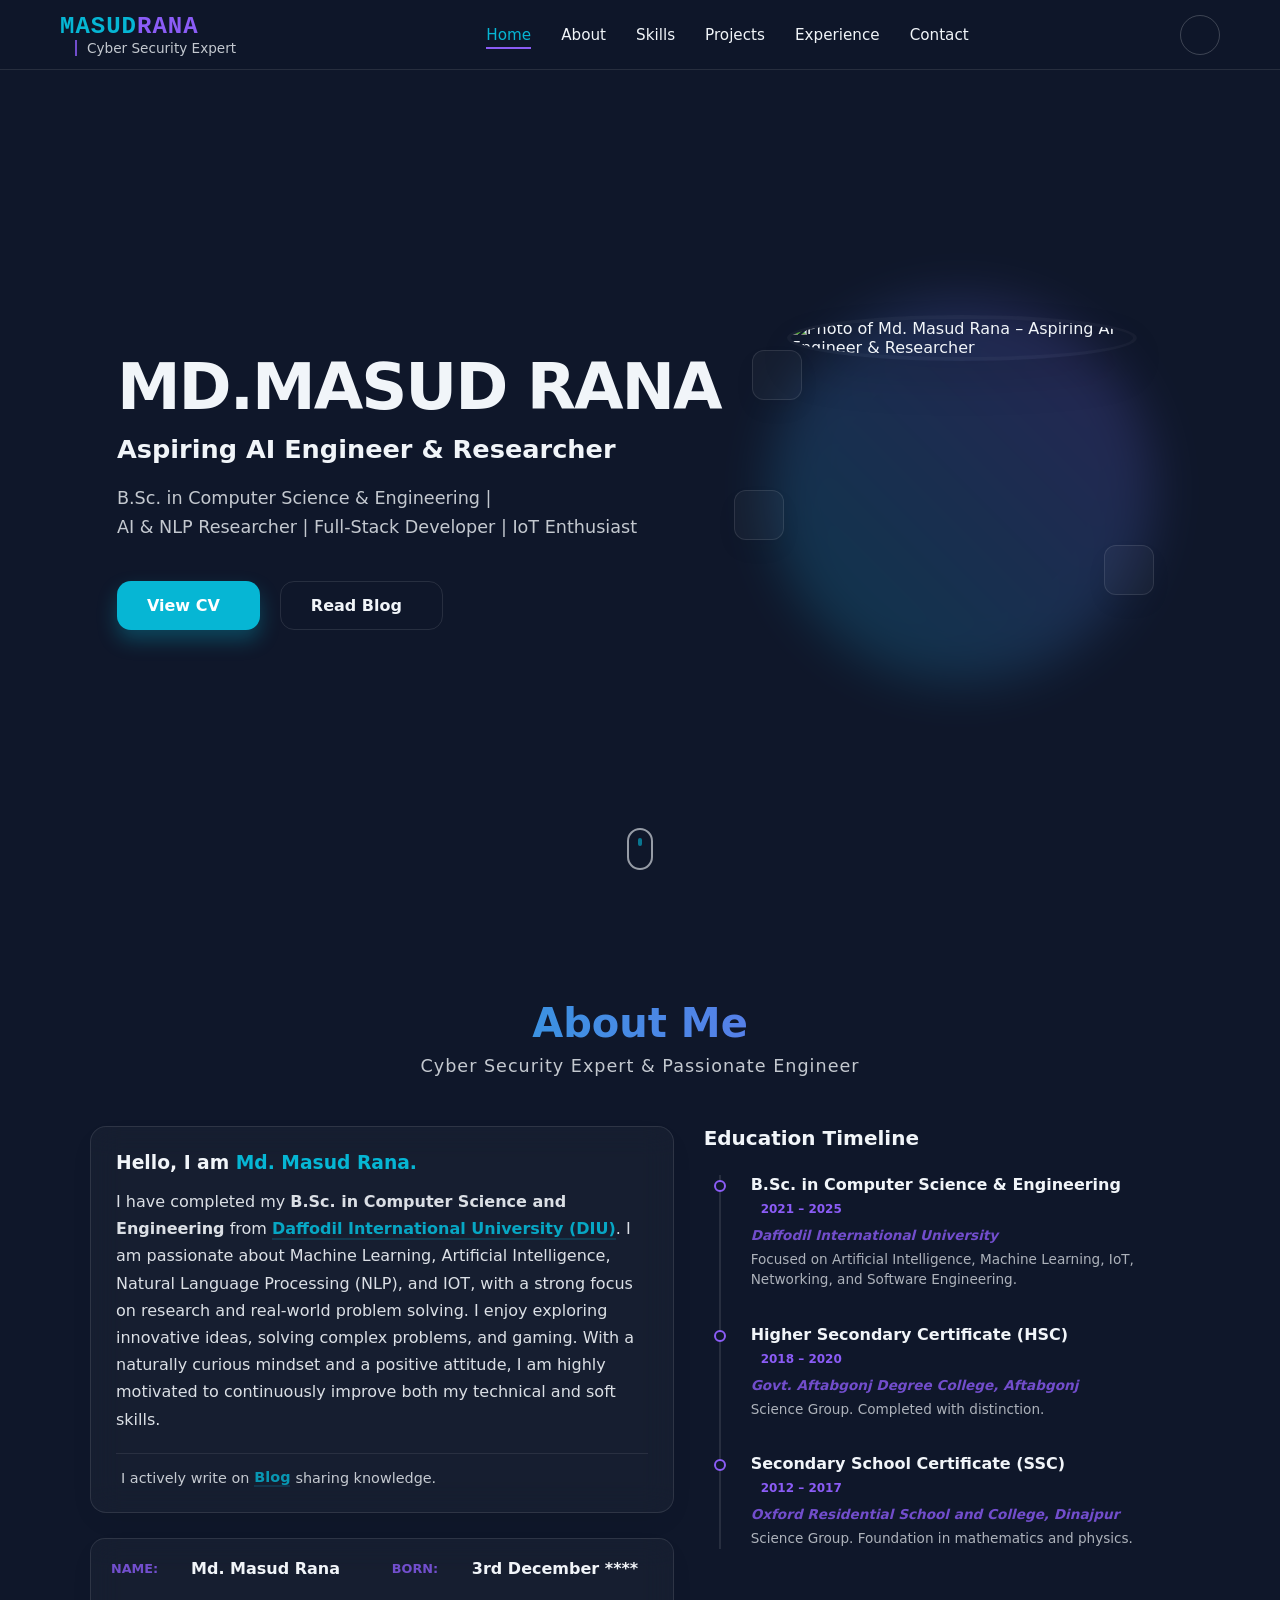
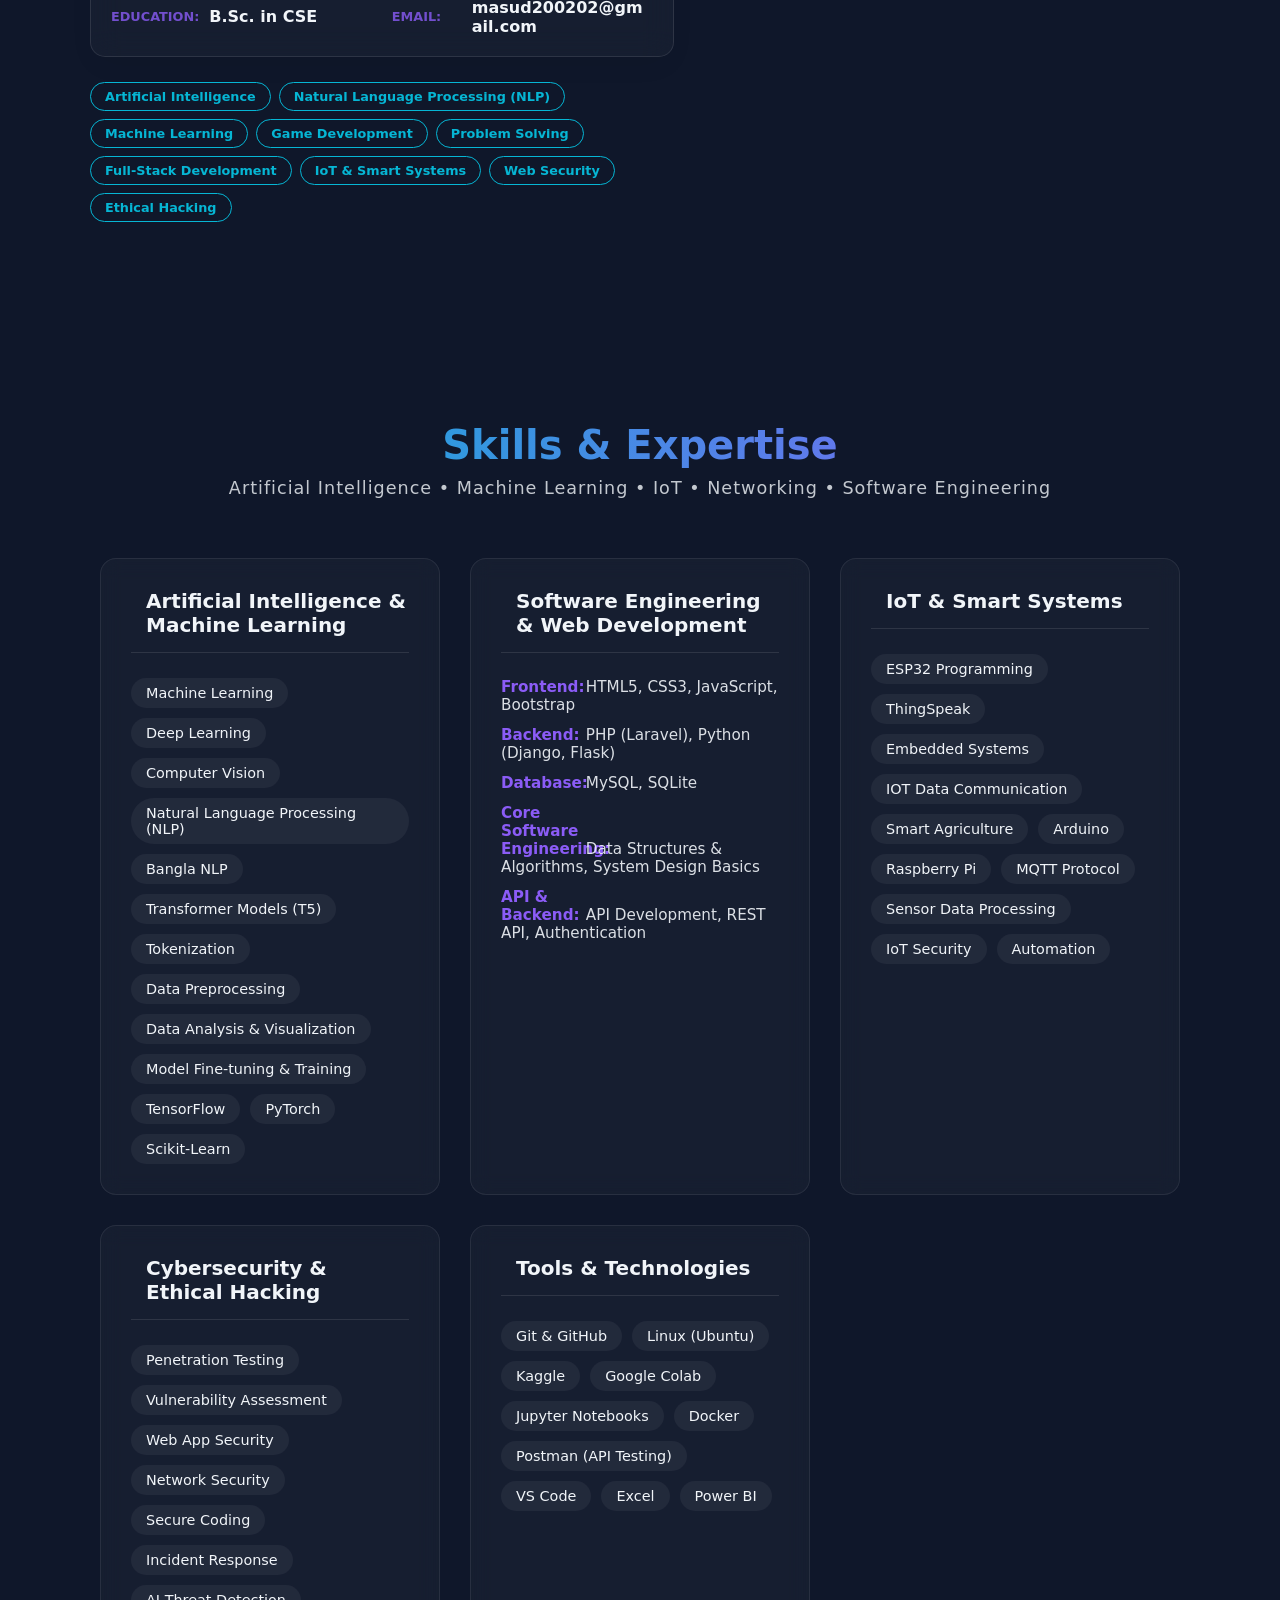
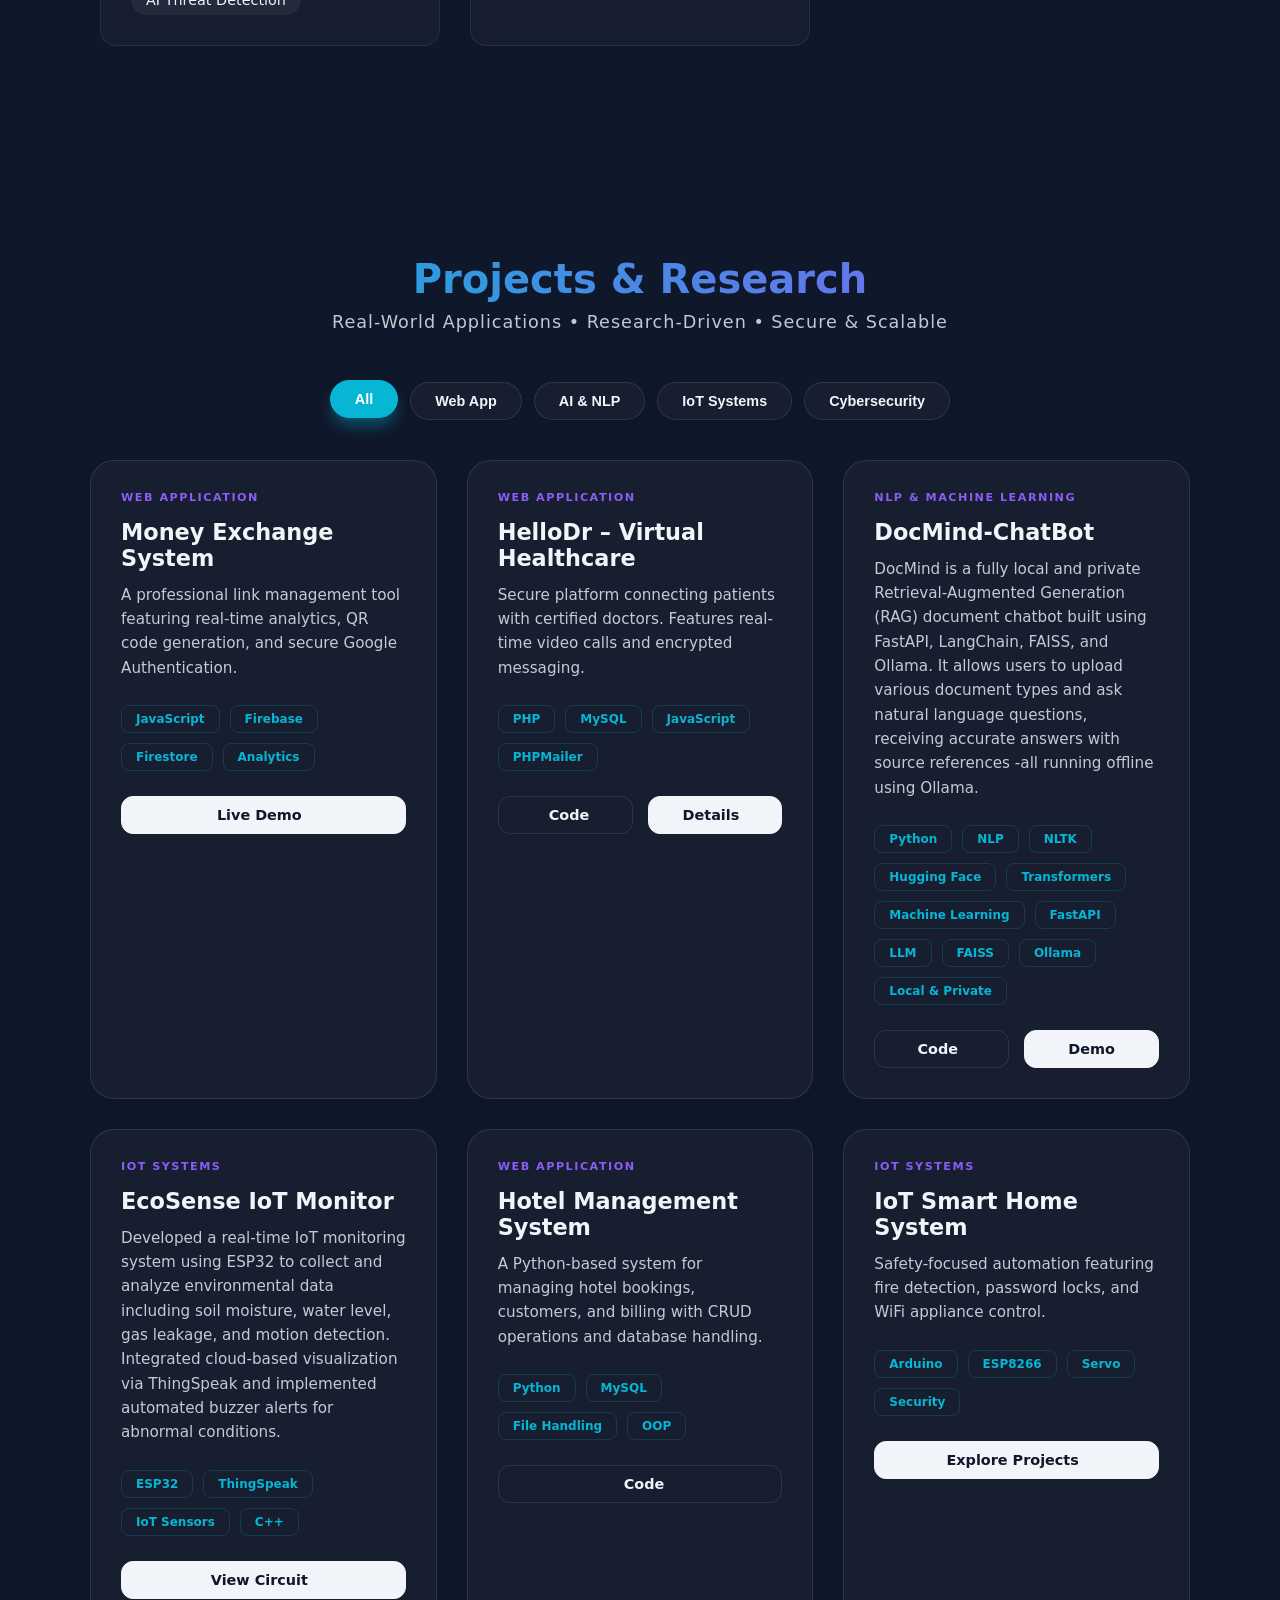
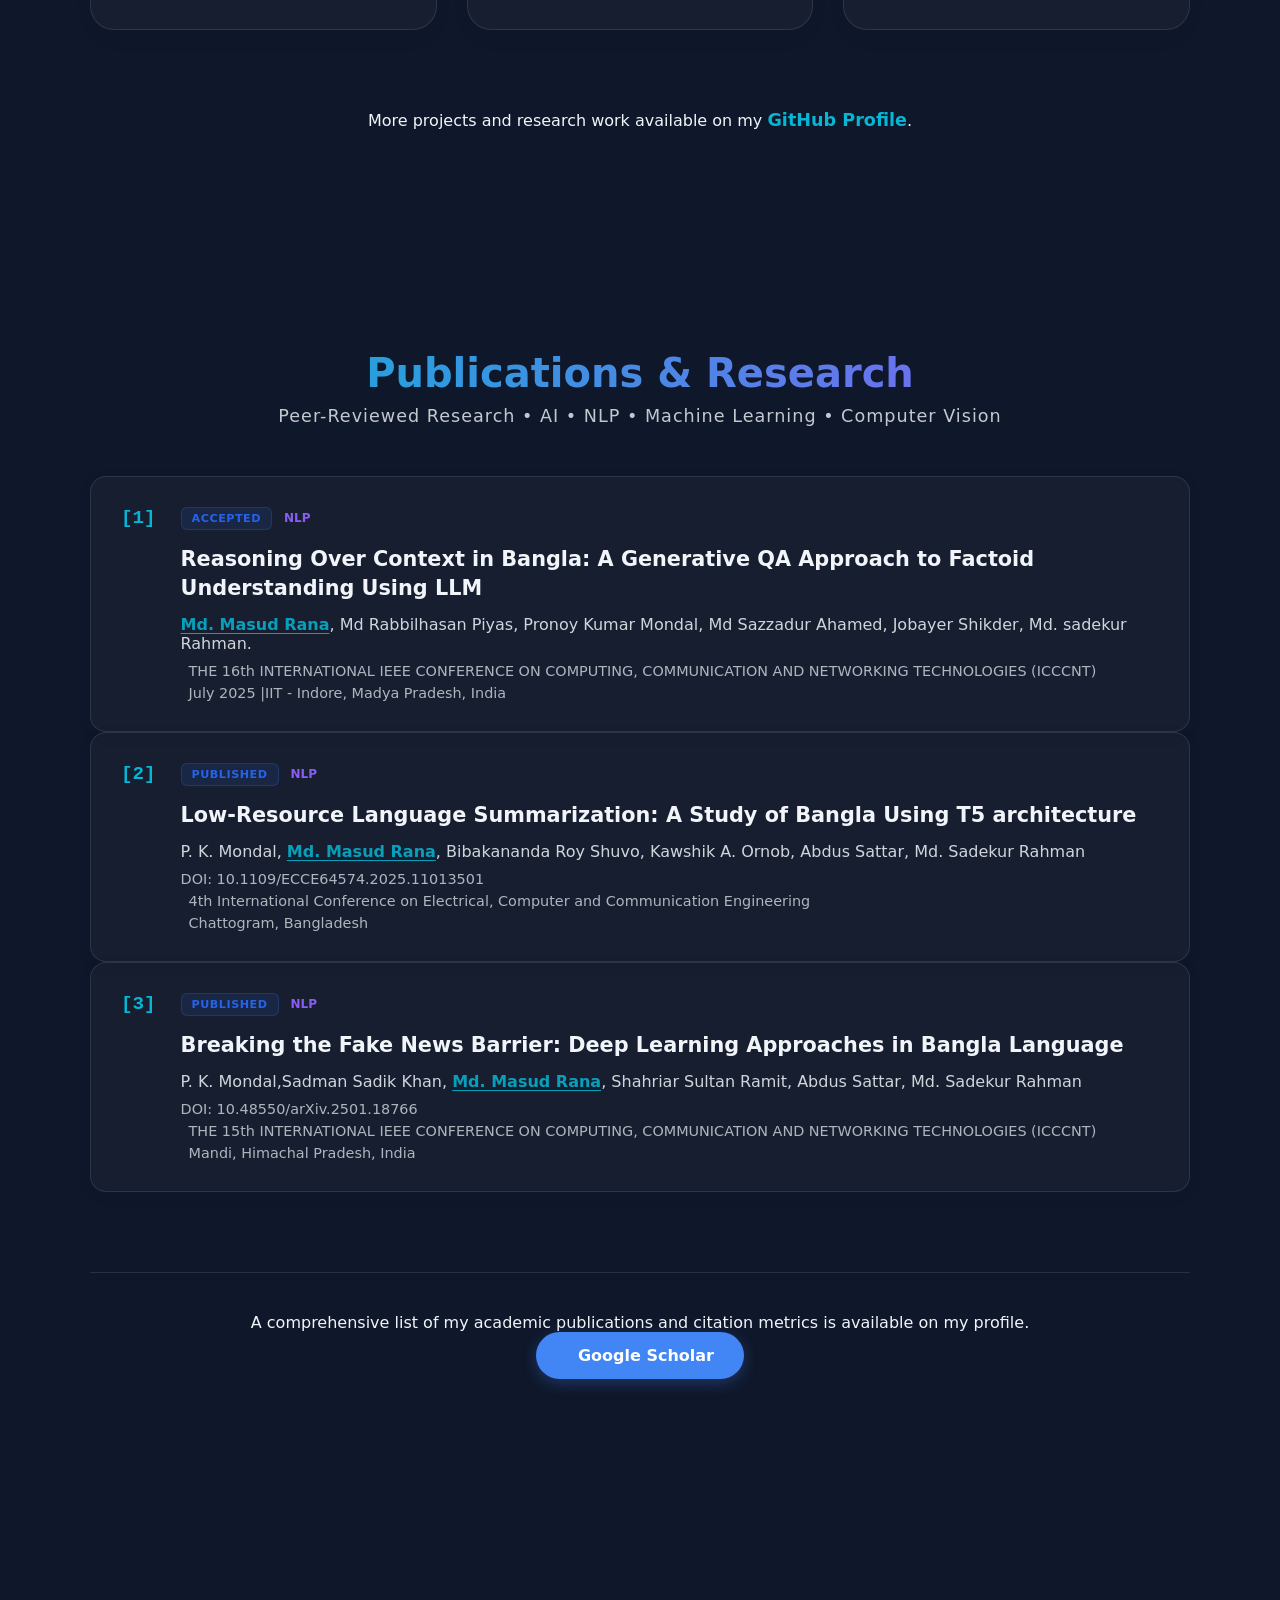
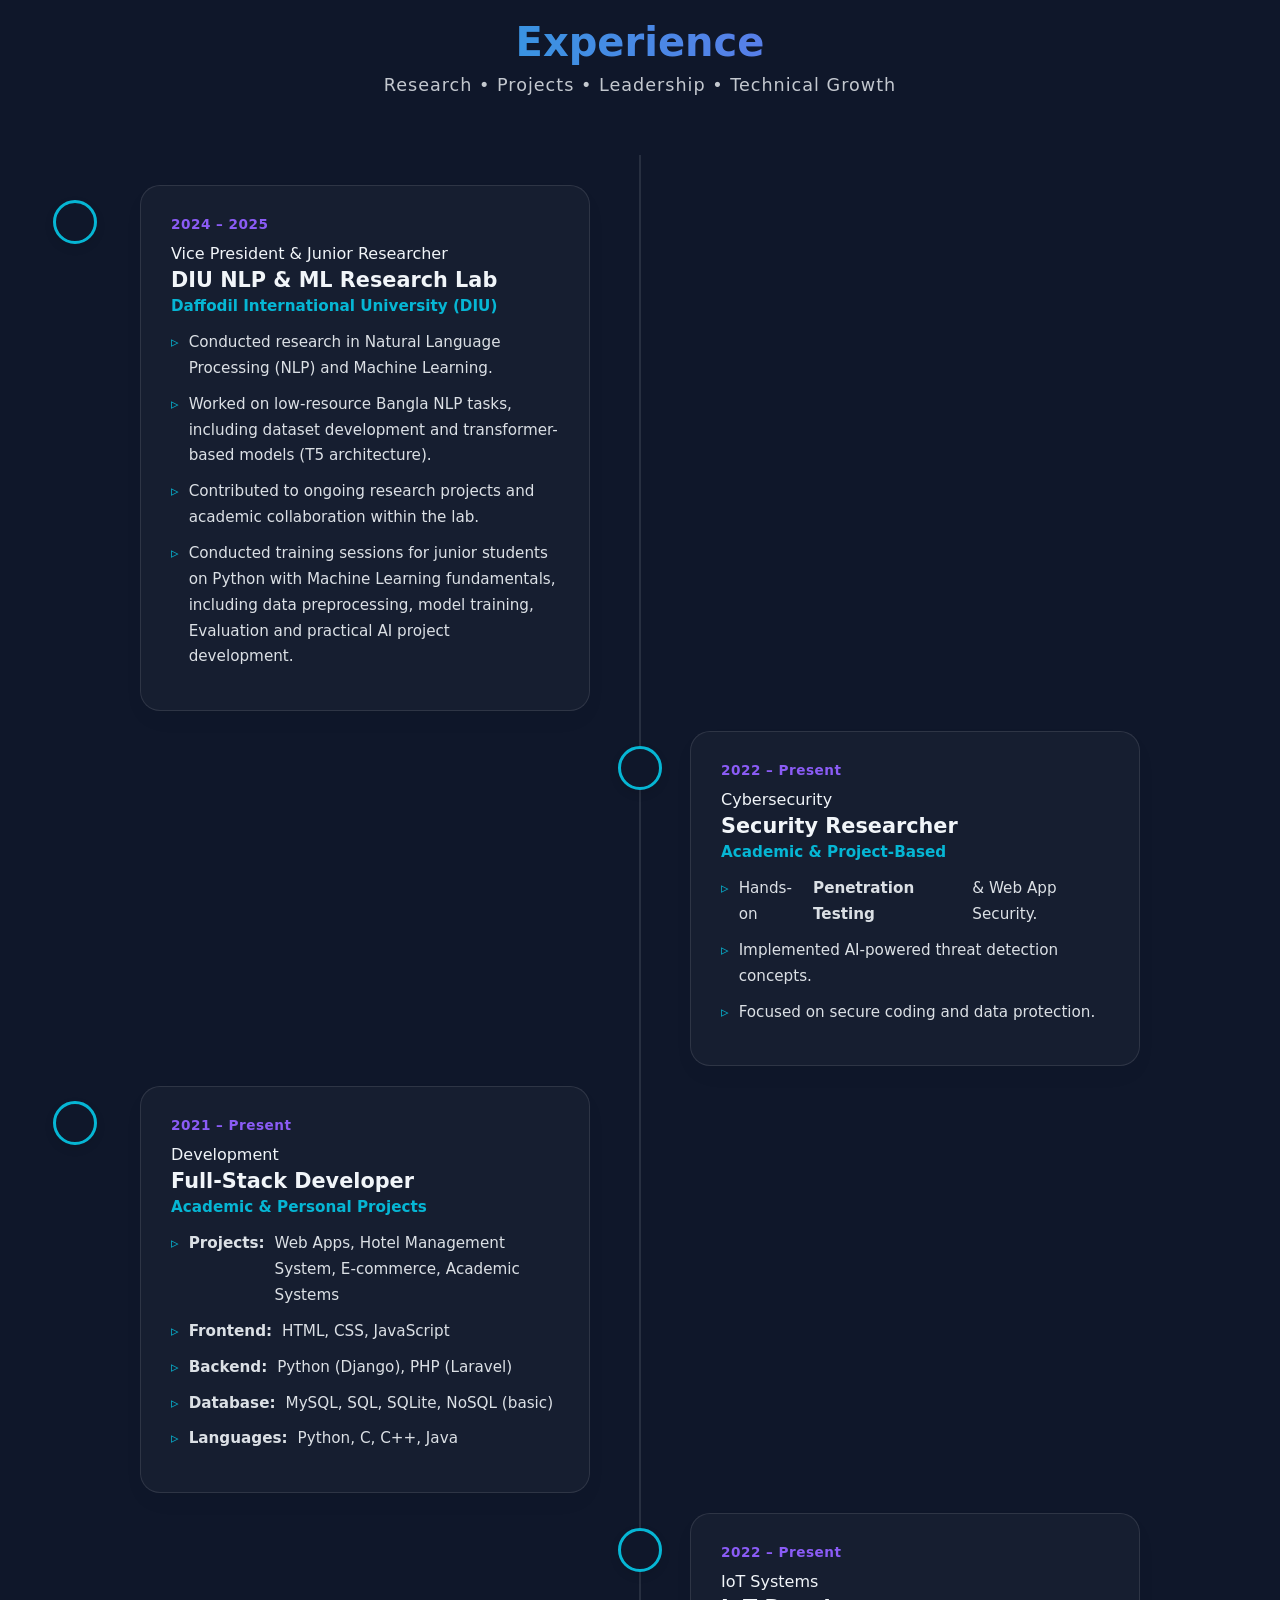
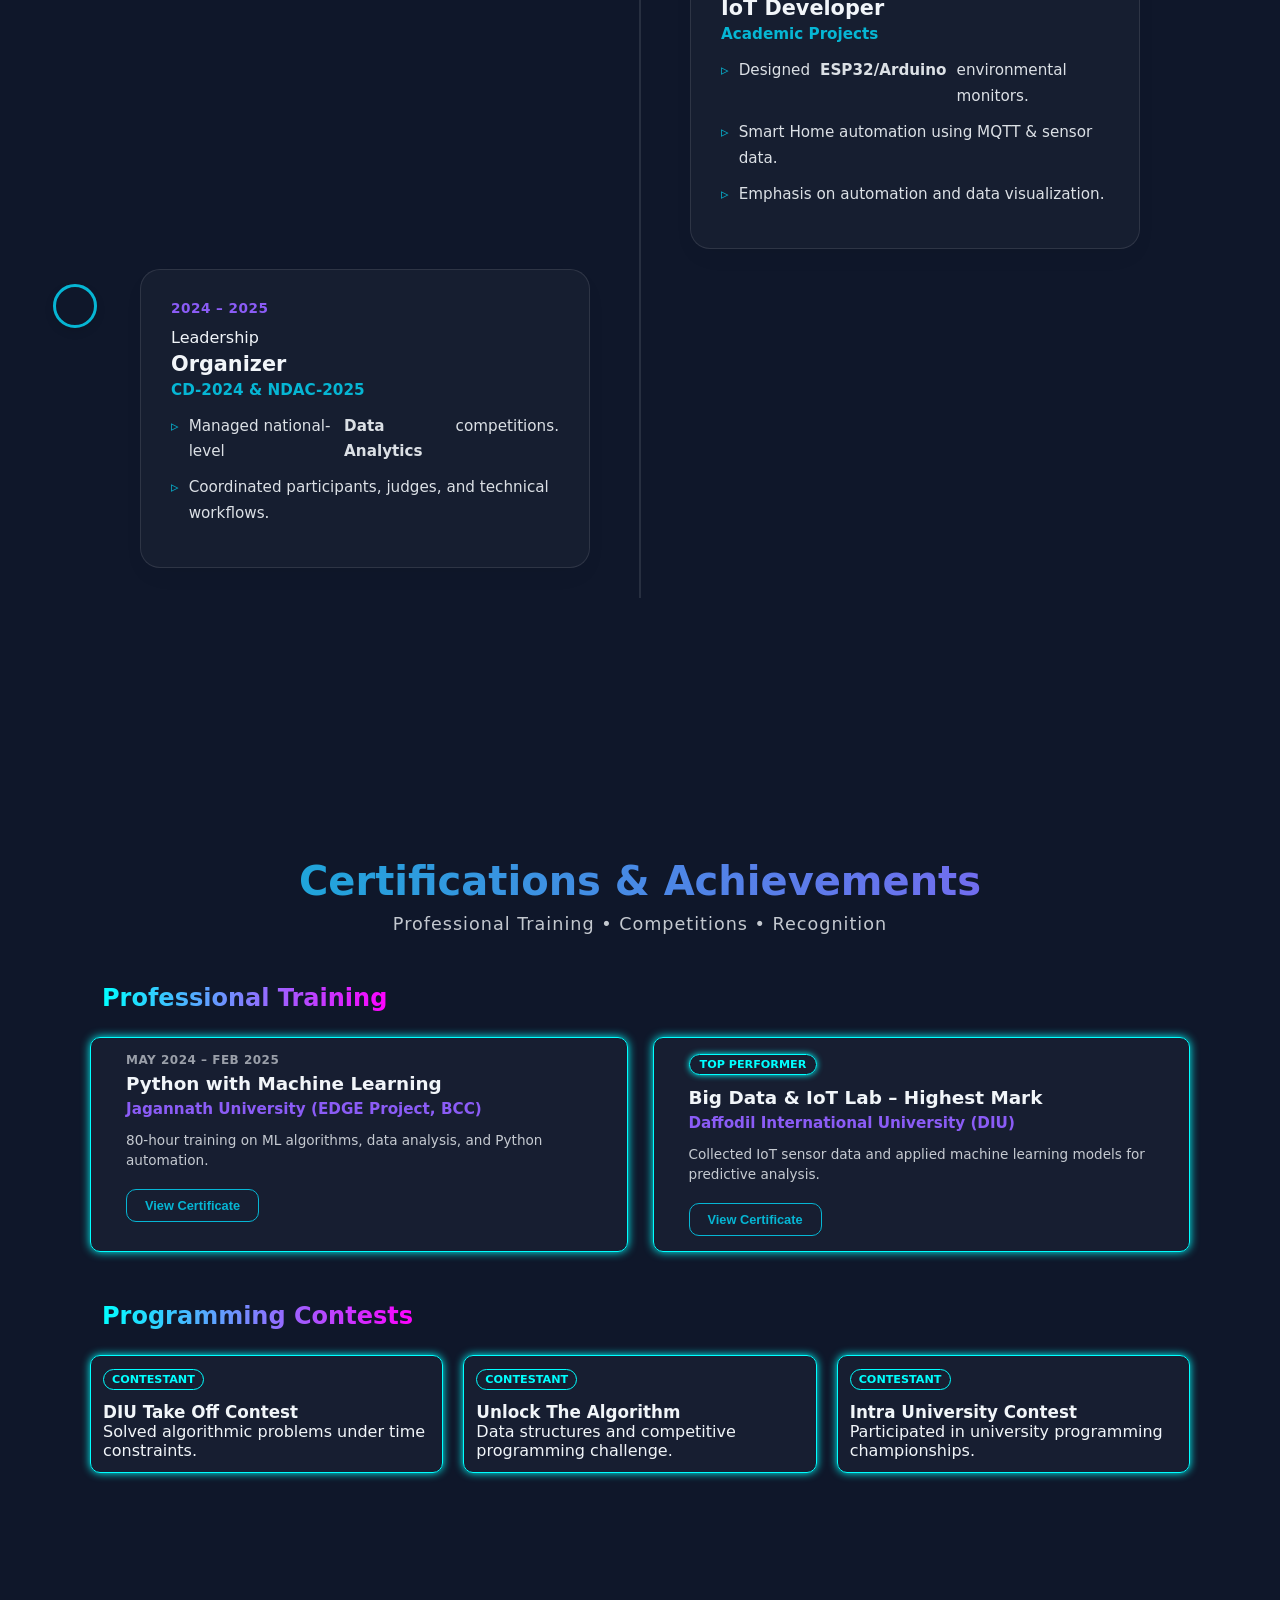
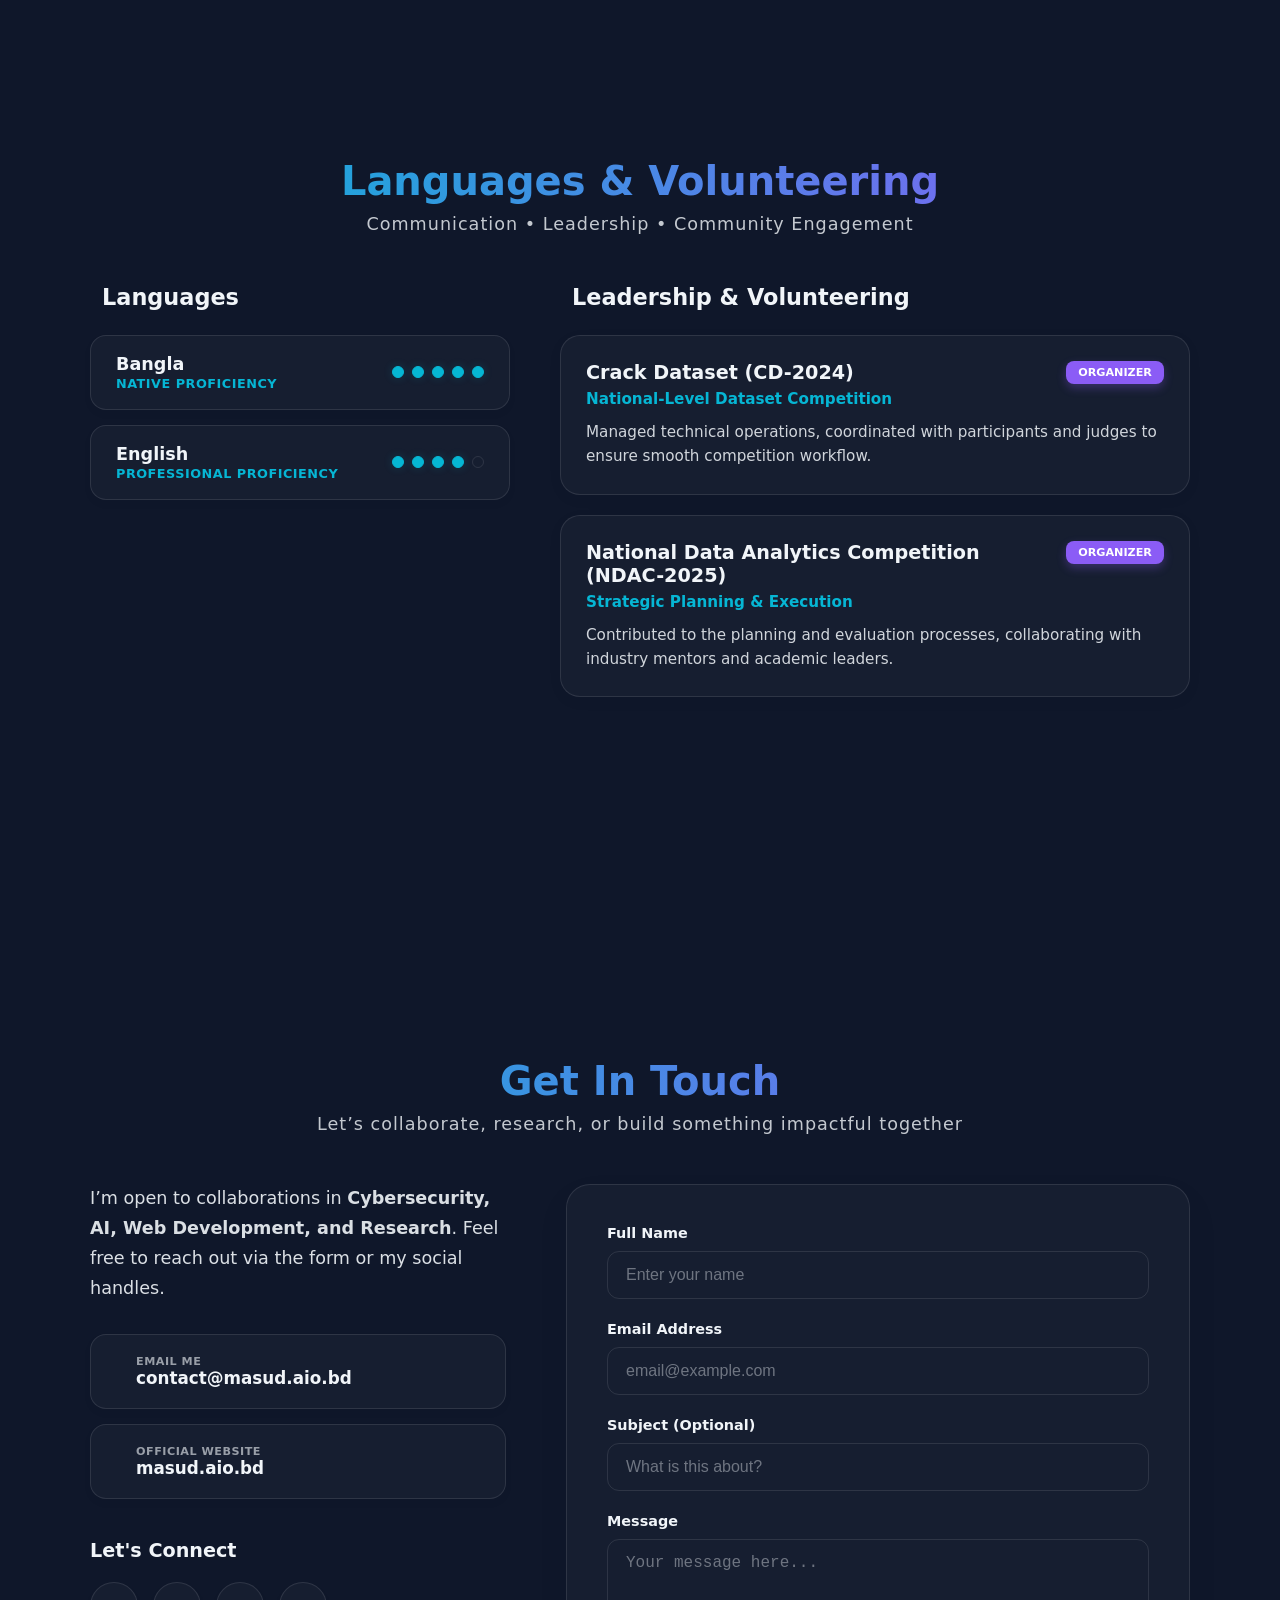
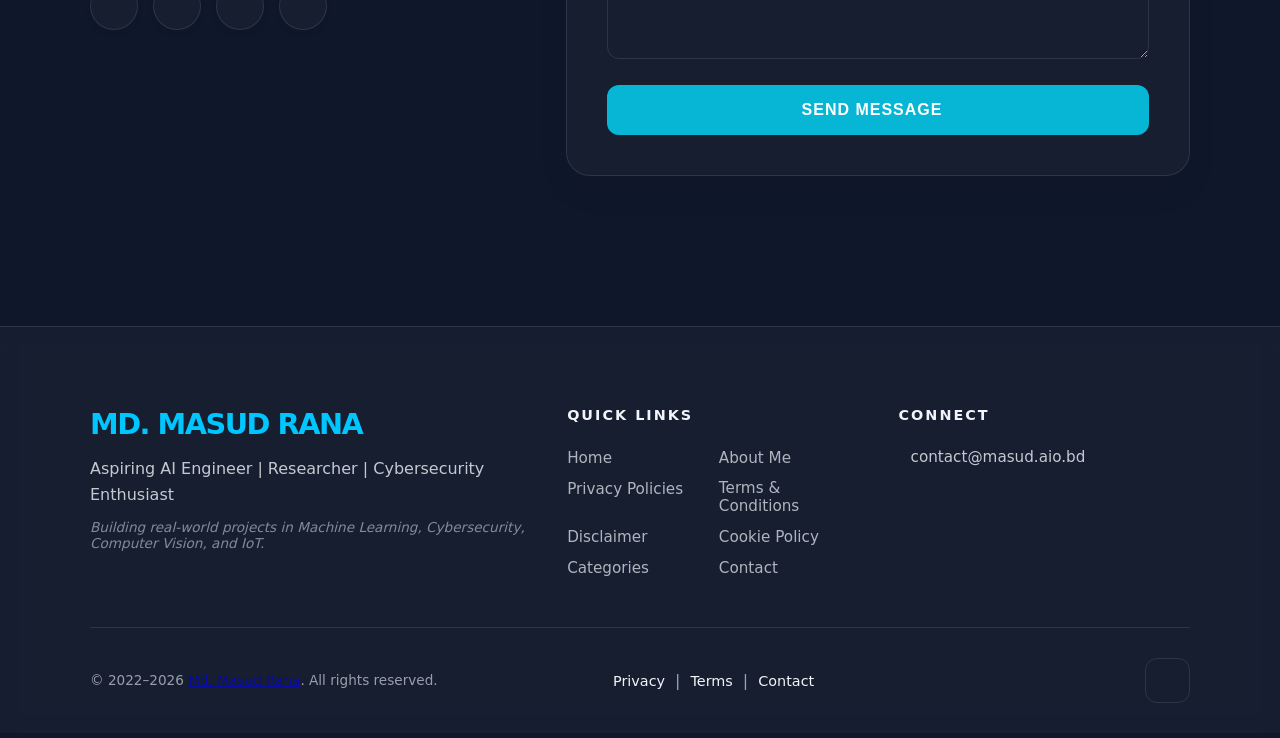
==== index.html @ 2bd5b51e "Add Privacy Policy and Terms & Conditions pages with associated JavaScript functionality - Created p" ====
<!doctype html>
<html lang="en">
  <head>
    <meta charset="UTF-8" />
    <meta name="viewport" content="width=device-width, initial-scale=1.0" />
    <meta http-equiv="X-UA-Compatible" content="IE=edge" />
    <title>Md. Masud Rana </title>
    
    <meta
      name="title"
      content="Md. Masud Rana | Aspiring AI Engineer & Researcher"
    />
    <meta
      name="description"
      content="B.Sc. in CSE student at DIU. Aspiring AI Engineer, NLP Researcher, and Full-Stack Developer specializing in Ethical Hacking and IoT Innovator."
    />
    <meta
      name="keywords"
      content="Md. Masud Rana, Aspiring AI Engineer, NLP Researcher, Full Stack Developer, Ethical Hacker, DIU CSE, IoT Innovator"
    />
    <meta name="author" content="Md. Masud Rana" />

    <meta property="og:type" content="website" />
    <meta property="og:url" content="https://masud.aio.bd/" />
    <meta
      property="og:title"
      content="Md. Masud Rana | Aspiring AI Engineer & Researcher"
    />
    <meta
      property="og:description"
      content="Md. Masud Rana is an AI researcher and software engineer focused on Artificial Intelligence, NLP, IoT, and Machine Learning, working to bridge academic research with real-world solutions."
    />
    <meta
      property="og:image"
      content="https://i.ibb.co/4n3krMtB/masud.png"
    />
    <meta property="twitter:card" content="summary_large_image" />
    <meta property="twitter:url" content="https://masud.aio.bd/" />
    <meta
      property="twitter:title"
      content="Md. Masud Rana | Aspiring AI Engineer & Researcher"
    />
    <meta
      property="twitter:description"
      content="B.Sc. in CSE student at DIU. Specialized in AI Research, NLP, and Full-Stack Development."
    />
    <meta
      property="twitter:image"
      content="https://i.ibb.co/4n3krMtB/masud.png"
    />
    <meta name="theme-color" content="#0f172a" />
    <link
      href="https://cdn.jsdelivr.net/npm/remixicon@3.5.0/fonts/remixicon.css"
      rel="stylesheet"
    />
    <link rel="icon" type="image/png" href="favicon.png" />

    <link rel="stylesheet" href="css/styles.css" />

    <script type="application/ld+json">
{
  "@context": "https://schema.org",
  "@type": "Person",
  "name": "Md. Masud Rana",
  "url": "https://masud.aio.bd",
  "jobTitle": "Cybersecurity Enthusiast & Engineer",
  "sameAs": [
    "https://github.com/masud770",
    "https://linkedin.com/in/masudr760",
    "https://www.facebook.com/masudr760",
    "https://www.instagram.com/masudr.760"
  ],
  "mainEntityOfPage": {
    "@type": "WebSite",
    "@id": "https://masud.aio.bd",
    "name": "Md. Masud Rana",
    "potentialAction": {
      "@type": "SearchAction",
      "target": "https://masud.aio.bd/search?q={search_term_string}",
      "query-input": "required name=search_term_string"
    }
  }
}
</script>
  </head>
  <body class="dark-mode">
    <header id="main-header">
      <div class="header-container">
        <div class="brand-container">
          <a href="#hero" class="logo">
            <span class="logo-primary">MASUD</span
            ><span class="logo-secondary">RANA</span>
          </a>
          <div class="tagline-container">
            <span class="dynamic-text">Cyber Security Expert</span>
          </div>
        </div>

        <nav class="desktop-nav" aria-label="Main Navigation">
          <ul>
            <li><a href="#hero" class="nav-link active">Home</a></li>
            <li><a href="#about" class="nav-link">About</a></li>
            <li><a href="#skills" class="nav-link">Skills</a></li>
            <li><a href="#projects" class="nav-link">Projects</a></li>
            <li><a href="#experience" class="nav-link">Experience</a></li>
            <li><a href="/contact.html" class="nav-link">Contact</a></li>
             
          </ul>
        </nav>

        <button id="theme-toggle" aria-label="Toggle Dark/Light Mode">
          <i class="ri-moon-line" id="theme-icon"></i>
        </button>
      </div>
    </header>

    <nav class="mobile-bottom-nav">
      <a href="#hero" class="mobile-link active">
        <i class="ri-home-5-line"></i>
        <span>Home</span>
      </a>
      <a href="#about" class="mobile-link">
        <i class="ri-user-3-line"></i>
        <span>About</span>
      </a>
      <a href="#skills" class="mobile-link">
        <i class="ri-code-s-slash-line"></i>
        <span>Skills</span>
      </a>
      <a href="#projects" class="mobile-link">
        <i class="ri-macbook-line"></i>
        <span>Projects</span>
      </a>
      <a href="#contact" class="mobile-link">
        <i class="ri-mail-send-line"></i>
        <span>Contact</span>
      </a>
    </nav>

    <main>
      <section id="hero" class="hero-section">
        <div class="hero-bg-overlay"></div>

        <div class="container hero-container">
          <div class="hero-content fade-up">
            <h2 class="hero-title">
  <span class="name-gradient">MD.MASUD</span>
  <span class="name-gradient">RANA</span>
</h2>
            <h2 class="hero-subtitle">
              Aspiring AI Engineer & Researcher
            
            </h2>
            <p class="hero-tagline">
              B.Sc. in Computer Science & Engineering | <br />
              <span class="typing-text"
                >AI & NLP Researcher | Full-Stack Developer | IoT
                Enthusiast</span
              >
            </p>

            <div class="hero-cta">
              <a href="https://drive.google.com/file/d/1t8q6RFW0tmfA8WWjXTBT2AjzonA6irKT/view?usp=sharing" class="btn btn-primary" aria-label="View Md. Masud Rana CV" target="_blank" rel="noopener"> View CV <i class="ri-file-text-line">
              </i>
            </a>
              <a href="https://blog.masud.aio.bd" class="btn btn-secondary" aria-label="Read Blog by Md. Masud Rana" target="_blank" rel="noopener"> Read Blog <i class="ri-article-line">
              </i>
              </a>
            </div>
          </div>

          <div class="hero-visual fade-up">
            <div class="photo-wrapper">
              <img
                src="https://i.ibb.co/4n3krMtB/masud.png"
                alt="Photo of Md. Masud Rana – Aspiring AI Engineer & Researcher"
                class="hero-photo"
              />
              <div class="photo-glow"></div>
              <div class="floating-badge badge-1">
                <i class="ri-shield-check-line"></i>
              </div>
              <div class="floating-badge badge-2">
                <i class="ri-code-s-slash-line"></i>
              </div>
              <div class="floating-badge badge-3">
                <i class="ri-robot-line"></i>
              </div>
            </div>
          </div>
        </div>

        <a href="#about" class="scroll-hint" aria-label="Scroll down">
          <div class="mouse">
            <div class="wheel"></div>
          </div>
        </a>
      </section>
      <section id="about" class="section-padding">
        <div class="container">
          <div class="section-header fade-up">
            <h2 class="section-title">About Me</h2>
            <p class="section-subtitle">
              Cyber Security Expert & Passionate Engineer
            </p>
          </div>

          <div class="about-content-wrapper">
            <div class="about-left fade-up">
              <div class="about-card intro-card">
                <h3>
                  Hello, I am <span class="highlight">Md. Masud Rana.</span>
                </h3>
                <p class="intro-text">
                  I have completed my
                  <strong>B.Sc. in Computer Science and Engineering</strong> from
                  <a
                    href="https://daffodilvarsity.edu.bd/"
                    target="_blank"
                    class="text-link"
                    >Daffodil International University (DIU)</a
                  >. I am passionate about Machine Learning, Artificial Intelligence, Natural Language Processing (NLP), and IOT, with a strong focus on research and real-world problem solving. I enjoy exploring innovative ideas, solving complex problems, and gaming. With a naturally curious mindset and a positive attitude, I am highly motivated to continuously improve both my technical and soft skills.

                </p>
                <p class="blog-mention">
                  <i class="ri-quill-pen-line"></i> I actively write on
                  <a href="https://aio.bd/" class="text-link"
                    >Blog </a> sharing knowledge.
                </p>
              </div>

              <div class="about-card info-grid">

                  <div class="info-item">
                      <span class="label">Name:</span>
                      <span class="value">Md. Masud Rana</span>
                  </div>

                  <div class="info-item">
                      <span class="label">BORN:</span>
                      <span class="value">3rd December ****</span>
                  </div>

                  <div class="info-item">
                      <span class="label">Education:</span>
                      <span class="value">B.Sc. in CSE</span>
                  </div>

                  <div class="info-item">
                      <span class="label">Email:</span>
                      <div class="email-wrapper" onclick="copyEmail(this)">
                          <span class="value" id="email-text">masud200202@gmail.com</span>
                          <i class="ri-file-copy-line copy-icon" title="Copy to Clipboard"></i>
                          <span class="copy-tooltip">Copied!</span>
                      </div>
                  </div>

              </div>

              <div class="highlights-container fade-up delay-100">
                <span class="badge">Artificial Intelligence</span>
                <span class="badge">Natural Language Processing (NLP)</span>
                <span class="badge">Machine Learning</span>
                <span class="badge">Game Development</span>
                <span class="badge">Problem Solving</span>
                <span class="badge">Full-Stack Development</span>
                <span class="badge">IoT & Smart Systems</span>
                <span class="badge">Web Security</span>
                <span class="badge">Ethical Hacking</span>
                
              </div>
            </div>

            <div class="about-right fade-up delay-200">
              <h3 class="timeline-heading">
                <i class="ri-graduation-cap-line"></i> Education Timeline
              </h3>

              <div class="timeline-about">
                <div class="timeline-item1">
                  <div class="dot1"></div>
                  <div class="timeline-content">
                    <h4>B.Sc. in Computer Science & Engineering</h4>
                    <span class="date">2021 – 2025</span>
                    <p class="institution">Daffodil International University</p>
                    <p class="desc">
                      Focused on Artificial Intelligence, Machine Learning, IoT, Networking, and Software Engineering.
                    </p>
                  </div>
                </div>

                <div class="timeline-item1">
                  <div class="dot1"></div>
                  <div class="timeline-content">
                  
                    <h4>Higher Secondary Certificate (HSC)</h4> 
                    <span class="date">2018 – 2020</span>
                    <p class="institution">Govt. Aftabgonj Degree College, Aftabgonj</p>
                    <p class="desc">
                      Science Group. Completed with distinction.
                    </p>
                  </div>
                </div>

                <div class="timeline-item1">
                  <div class="dot1"></div>
                  <div class="timeline-content">
                    <h4>Secondary School Certificate (SSC)</h4>
                    <span class="date">2012 – 2017</span>
                    <p class="institution">Oxford Residential School and College, Dinajpur</p>
                    <p class="desc">
                      Science Group. Foundation in mathematics and physics.
                    </p>
                  </div>
                </div>
              </div>
            </div>
          </div>
        </div>
      </section>
      <section id="skills" class="section-padding">
        <div class="container">
          <div class="section-header fade-up">
            <h2 class="section-title">Skills & Expertise</h2>
            <p class="section-subtitle">
              Artificial Intelligence • Machine Learning • IoT • Networking • Software Engineering
            </p>
          </div>

          <div class="skills-grid">
           
            <article class="skill-card fade-up delay-100">
              <div class="card-icon-header">
                <i class="ri-brain-line icon-ai"></i>
                <h3>Artificial Intelligence & Machine Learning</h3>
              </div>
              <div class="skill-tags">
                <span>Machine Learning</span>
                <span>Deep Learning</span>
                <span>Computer Vision</span>
                <span>Natural Language Processing (NLP)</span>
                <span>Bangla NLP</span>
                <span>Transformer Models (T5)</span>
                <span>Tokenization</span>
                <span>Data Preprocessing</span>
                <span>Data Analysis & Visualization</span>
                <span>Model Fine-tuning & Training</span>
                <span>TensorFlow</span>
                <span>PyTorch</span>
                <span>Scikit-Learn</span>
                
                
              </div>
            </article>

            <article class="skill-card fade-up delay-200">
              <div class="card-icon-header">
                <i class="ri-code-s-slash-line icon-code"></i>
                <h3>Software Engineering & Web Development</h3>
              </div>

              <div class="skill-list-group">
                <div class="skill-subgroup">
                  <strong>Frontend:</strong>
                  <span>HTML5, CSS3, JavaScript, Bootstrap</span>
                </div>

                <div class="skill-subgroup">
                  <strong>Backend:</strong>
                  <span>PHP (Laravel), Python (Django, Flask)</span>
                </div>

                <div class="skill-subgroup">
                  <strong>Database:</strong>
                  <span>MySQL, SQLite</span>
                </div>

                <div class="skill-subgroup">
                <strong>Core Software Engineering:</strong>
                <span> Data Structures & Algorithms, System Design Basics</span>
              </div>

              <div class="skill-subgroup">
                <strong>API & Backend:</strong>
                <span> API Development, REST API, Authentication</span>
              </div>
              </div>
            </article>

            <article class="skill-card fade-up">
              <div class="card-icon-header">
                <i class="ri-sensor-line icon-iot"></i>
                <h3>IoT & Smart Systems</h3>
              </div>
              <div class="skill-tags">
                <span>ESP32 Programming</span>
                <span>ThingSpeak</span>
                <span>Embedded Systems</span>
                <span>IOT Data Communication</span>
                <span>Smart Agriculture</span>
                <span>Arduino</span>
                <span>Raspberry Pi</span>
                <span>MQTT Protocol</span>
                <span>Sensor Data Processing</span>
                <span>IoT Security</span>
                <span>Automation</span>
              </div>
            </article>

             <article class="skill-card fade-up">
              <div class="card-icon-header">
                <i class="ri-shield-check-fill icon-cyber"></i>
                <h3>Cybersecurity & Ethical Hacking</h3>
              </div>
              <div class="skill-tags">
                <span>Penetration Testing</span>
                <span>Vulnerability Assessment</span>
                <span>Web App Security</span>
                <span>Network Security</span>
                <span>Secure Coding</span>
                <span>Incident Response</span>
                <span>AI Threat Detection</span>
              </div>
            </article>


            <article class="skill-card fade-up delay-100">
              <div class="card-icon-header">
                <i class="ri-tools-line icon-tools"></i>
                <h3>Tools & Technologies</h3>
              </div>
              <div class="skill-tags">
                <span>Git & GitHub</span>
                <span>Linux (Ubuntu)</span>
                <span>Kaggle</span>
                <span>Google Colab</span>
                <span>Jupyter Notebooks</span>
                <span>Docker</span>
                <span>Postman (API Testing)</span>
                <span>VS Code</span>
                <span>Excel</span>
                <span>Power BI</span>
              </div>
            </article>
          </div>
        </div>
      </section>



      <section id="projects" class="section-padding">
        <div class="container">
          <div class="section-header fade-up">
            <h2 class="section-title">Projects & Research</h2>
            <p class="section-subtitle">
              Real-World Applications • Research-Driven • Secure & Scalable
            </p>
          </div>

          <div class="filter-container fade-up delay-100">
            <button class="filter-btn active" data-filter="all">All</button>
            <button class="filter-btn" data-filter="web">Web App</button>
            <button class="filter-btn" data-filter="ai">AI & NLP</button>
            <button class="filter-btn" data-filter="iot">IoT Systems</button>
            <button class="filter-btn" data-filter="cs">Cybersecurity</button>
          </div>

          <div class="projects-grid" id="projects-grid">
            <article class="project-card fade-up delay-100" data-category="web">
              <div class="project-tag">Web Application</div>
              <div class="project-content">
                <h3>Money Exchange System</h3>
                <p>A professional link management tool featuring real-time analytics, QR code generation, and secure Google Authentication.</p>
                <div class="tech-stack">
                  <span>JavaScript</span> <span>Firebase</span> <span>Firestore</span>
                  <span>Analytics</span>
                </div>
                <div class="project-links">
                  <a href="https://klink.masud.aio.bd/" target="_blank" class="p-btn primary">Live Demo <i class="ri-arrow-right-up-line"></i
      ></a>
                </div>
              </div>
            </article>
            
            


            <article class="project-card fade-up" data-category="web">
              <div class="project-tag">Web Application</div>
              <div class="project-content">
                <h3>HelloDr – Virtual Healthcare</h3>
                <p>
                  Secure platform connecting patients with certified doctors.
                  Features real-time video calls and encrypted messaging.
                </p>
                <div class="tech-stack">
                  <span>PHP</span> <span>MySQL</span> <span>JavaScript</span>
                  <span>PHPMailer</span>
                </div>
                <div class="project-links">
                  <a
                    href="https://masud.aio.bd/HelloDr/"
                    target="_blank"
                    class="p-btn"
                    ><i class="ri-github-line"></i> Code</a
                  >
                  <a href="https://masud.aio.bd/HelloDr/" class="p-btn primary"
                    >Details <i class="ri-arrow-right-up-line"></i
                  ></a>
                </div>
              </div>
            </article>


            
            <article class="project-card fade-up delay-200" data-category="ai">
              <div class="project-tag">NLP & Machine Learning</div>
              <div class="project-content">
                <h3>DocMind-ChatBot</h3>
                <p>
                  DocMind is a fully local and private Retrieval-Augmented Generation (RAG) document chatbot built using FastAPI, LangChain, FAISS, and Ollama. It allows users to upload various document types  and ask natural language questions, receiving accurate answers with source references -all running offline using Ollama. 
                </p>
                <div class="tech-stack">
                  <span>Python</span> <span>NLP</span> <span>NLTK</span> <span>Hugging Face</span> <span>Transformers</span>  
                  <span>Machine Learning</span> <span>FastAPI</span> <span>LLM</span> <span>FAISS</span> <span>Ollama</span> <span>Local & Private</span>
                </div>
                <div class="project-links">
                  <a
                    href="https://github.com/masud770/DocMind-ChatBot"
                    class="p-btn"
                    target="_blank"
                  >
                    Code <i class="ri-github-line"></i>
                  </a>
                  <a
                    href="https://masud.aio.bd/DocMind-ChatBot/"
                    class="p-btn primary"
                  >Demo</a>
                </div>
              </div>
            </article>
            </article>

            <article class="project-card fade-up delay-200" data-category="iot">
              <div class="project-tag">IoT Systems</div>

              <div class="project-content">
                <h3>EcoSense IoT Monitor</h3>

                <p>
                  Developed a real-time IoT monitoring system using ESP32 to collect and analyze environmental data including soil moisture, water level, gas leakage, and motion detection. Integrated cloud-based visualization via ThingSpeak and implemented automated buzzer alerts for abnormal conditions.
                </p>

                <div class="tech-stack">
                  <span>ESP32</span>
                  <span>ThingSpeak</span>
                  <span>IoT Sensors</span>
                  <span>C++</span>
                </div>

                <div class="project-links">
                  <a href="https://masud.aio.bd/IoT-Environmental-Monitoring-System/" class="p-btn primary">
                    View Circuit <i class="ri-ruler-2-line"></i>
                  </a>
                </div>
              </div>
            </article>

            <article class="project-card fade-up" data-category="web">
              <div class="project-tag">Web Application</div>
              <div class="project-content">
                <h3>Hotel Management System</h3>
                <p>
                  A Python-based system for managing hotel bookings, customers, and billing with CRUD operations and database handling.
                </p>
                <div class="tech-stack">
                  <span>Python </span> <span>MySQL</span> <span>File Handling</span> <span>OOP</span>
                </div>
                <div class="project-links">
                  <a
                    href="https://github.com/masud770/Hotel-Management-Systen"
                    target="_blank"
                    class="p-btn"
                    ><i class="ri-github-line"></i> Code</a
                  >
                </div>
              </div>
            </article>

            <article class="project-card fade-up delay-100" data-category="iot">
              <div class="project-tag">IoT Systems</div>
              <div class="project-content">
                <h3>IoT Smart Home System</h3>
                <p>
                  Safety-focused automation featuring fire detection, password
                  locks, and WiFi appliance control.
                </p>
                <div class="tech-stack">
                  <span>Arduino</span> <span>ESP8266</span> <span>Servo</span>
                  <span>Security</span>
                </div>
                <div class="project-links">
                  <a
                    href="https://github.com/masud770/Iot-Smart_home-Prroject"
                    class="p-btn primary"
                    >Explore Projects<i class="ri-arrow-right-up-line"></i></a
                  >
                </div>
              </div>
            </article>
           
          </div>

          <div class="github-footer fade-up">
            <p>
              More projects and research work available on my
              <a href="https://github.com/masud770" target="_blank"
                >GitHub Profile</a
              >.
            </p>
          </div>
        </div>
      </section>

      <section id="publications" class="section-padding">
        <div class="container">
          <div class="section-header fade-up">
            <h2 class="section-title">Publications & Research</h2>
            <p class="section-subtitle">
              Peer-Reviewed Research • AI • NLP • Machine Learning • Computer Vision
            </p>
          </div>
          <div class="publications-list"></div>

           <article class="pub-card fade-up delay-100">
              <div class="pub-number">[1]</div>
              <div class="pub-content">
                <div class="pub-badges">
                  <span class="pub-status published">Accepted</span>
                  <span class="pub-tag">NLP</span>
                </div>
                <h3 class="pub-title">
                  Reasoning Over Context in Bangla: A Generative QA Approach to Factoid Understanding Using LLM

                </h3>
                <p class="pub-authors">
                  <strong>Md. Masud Rana</strong>, Md Rabbilhasan Piyas, Pronoy Kumar Mondal, Md Sazzadur Ahamed, Jobayer Shikder, Md. sadekur Rahman.
                </p>
                
                <p class="pub-venue">
                  <i class="ri-book-read-line"></i> THE 16th INTERNATIONAL IEEE CONFERENCE ON COMPUTING, COMMUNICATION AND NETWORKING TECHNOLOGIES (ICCCNT)
                </p>
                <p class="pub-location">
                  <i class="ri-calendar-line"></i> July 2025 |IIT - Indore, Madya Pradesh, India
                </p>
              </div>
            </article>

          
            <article class="pub-card fade-up">
              <div class="pub-number">[2]</div>
              <div class="pub-content">
                <div class="pub-badges">
                  <span class="pub-status published">Published</span>
                  <span class="pub-tag">NLP</span>
                </div>
                <h3 class="pub-title">
                  Low-Resource Language Summarization: A Study of Bangla Using T5 architecture

                </h3>
                <p class="pub-authors">
                  P. K. Mondal, <strong>Md. Masud Rana</strong>, Bibakananda Roy Shuvo, Kawshik A. Ornob, Abdus Sattar, Md. Sadekur Rahman
                </p>
                <p class="pub-venue">DOI: 10.1109/ECCE64574.2025.11013501</p>
                <p class="pub-venue">
                  <i class="ri-hotel-line"></i> 4th International Conference on
                  Electrical, Computer and Communication Engineering
                </p>
                <p class="pub-location">
                  <i class="ri-map-pin-line"></i> Chattogram, Bangladesh
                </p>
              </div>
            </article>

           

            <article class="pub-card fade-up">
              <div class="pub-number">[3]</div>
              <div class="pub-content">
                <div class="pub-badges">
                  <span class="pub-status published">Published</span>
                  <span class="pub-tag">NLP</span>
                </div>
                <h3 class="pub-title">
                  Breaking the Fake News Barrier: Deep Learning Approaches in Bangla Language

                </h3>
                <p class="pub-authors">
                  P. K. Mondal,Sadman Sadik Khan, <strong>Md. Masud Rana</strong>, Shahriar Sultan Ramit, Abdus Sattar, Md. Sadekur Rahman
                </p>
                <p class="pub-venue">DOI: 10.48550/arXiv.2501.18766</p>
                <p class="pub-venue">
                  <i class="ri-hotel-line"></i>  THE 15th INTERNATIONAL IEEE CONFERENCE ON COMPUTING, COMMUNICATION AND NETWORKING TECHNOLOGIES (ICCCNT)
                </p>
                <p class="pub-location">
                  <i class="ri-map-pin-line"></i> Mandi, Himachal Pradesh, India
                </p>
              </div>
            </article>



      

          <div class="scholar-footer fade-up">
            <p>
              A comprehensive list of my academic publications and citation
              metrics is available on my profile.
            </p>
            <a
              href="https://scholar.google.com/citations?user=BT4JlCEAAAAJ&hl=en"
              target="_blank"
              class="scholar-btn"
            >
              <i class="ri-google-fill"></i> Google Scholar
            </a>
          </div>
        </div>
      </section>

      <section id="experience" class="section-padding">
        <div class="container">
          <div class="section-header fade-up">
            <h2 class="section-title">Experience</h2>
            <p class="section-subtitle">
              Research • Projects • Leadership • Technical Growth
            </p>
          </div>

          <div class="timeline-container">
            <div class="timeline-item2 left fade-up">
              <div class="timeline-dot icon-research">
                <i class="ri-microscope-line"></i>
              </div>

              <article class="exp-card">

    <span class="exp-date">2024 – 2025</span>

    <div class="exp-header">
        <span class="exp-tag tag-ai">Vice President & Junior Researcher</span>
        <h3>DIU NLP & ML Research Lab</h3>
        <p class="exp-org">Daffodil International University (DIU)</p>
    </div>

    <ul class="exp-details">
        <li>
            Conducted research in Natural Language Processing (NLP) and Machine Learning.
        </li>

        <li>
            Worked on low-resource Bangla NLP tasks, including dataset development and transformer-based models (T5 architecture).
        </li>

        <li>
            Contributed to ongoing research projects and academic collaboration within the lab.
        </li>

        <li>
            Conducted training sessions for junior students on Python with Machine Learning fundamentals, including data preprocessing, model training, Evaluation and practical AI project development.
        </li>
    </ul>

</article>
            </div>

            <div class="timeline-item2 right fade-up delay-100">
              <div class="timeline-dot icon-sec">
                <i class="ri-shield-keyhole-line"></i>
              </div>
              <article class="exp-card">
                <span class="exp-date">2022 – Present</span>
                <div class="exp-header">
                  <span class="exp-tag tag-sec">Cybersecurity</span>
                  <h3>Security Researcher</h3>
                  <p class="exp-org">Academic & Project-Based</p>
                </div>
                <ul class="exp-details">
                  <li>
                    Hands-on <strong>Penetration Testing</strong> & Web App
                    Security.
                  </li>
                  <li>Implemented AI-powered threat detection concepts.</li>
                  <li>Focused on secure coding and data protection.</li>
                </ul>
              </article>
            </div>

            <div class="timeline-item2 left fade-up">

    <div class="timeline-dot icon-dev">
        <i class="ri-code-box-line"></i>
    </div>

    <article class="exp-card">

        <span class="exp-date">2021 – Present</span>

        <div class="exp-header">
            <span class="exp-tag tag-dev">Development</span>
            <h3>Full-Stack Developer</h3>
            <p class="exp-org">Academic & Personal Projects</p>
        </div>

        <ul class="exp-details">

            <li>
                <strong>Projects:</strong> Web Apps, Hotel Management System, E-commerce, Academic Systems
            </li>

            <li>
                <strong>Frontend:</strong> HTML, CSS, JavaScript
            </li>

            <li>
                <strong>Backend:</strong> Python (Django), PHP (Laravel)
            </li>

            <li>
                <strong>Database:</strong> MySQL, SQL, SQLite, NoSQL (basic)
            </li>

            <li>
                <strong>Languages:</strong> Python, C, C++, Java
            </li>

        </ul>

    </article>

</div>

            <div class="timeline-item2 right fade-up delay-100">
              <div class="timeline-dot icon-iot">
                <i class="ri-cpu-line"></i>
              </div>
              <article class="exp-card">
                <span class="exp-date">2022 – Present</span>
                <div class="exp-header">
                  <span class="exp-tag tag-iot">IoT Systems</span>
                  <h3>IoT Developer</h3>
                  <p class="exp-org">Academic Projects</p>
                </div>
                <ul class="exp-details">
                  <li>
                    Designed <strong>ESP32/Arduino</strong> environmental
                    monitors.
                  </li>
                  <li>Smart Home automation using MQTT & sensor data.</li>
                  <li>Emphasis on automation and data visualization.</li>
                </ul>
              </article>
            </div>

            <div class="timeline-item2 left fade-up">
              <div class="timeline-dot icon-lead">
                <i class="ri-team-line"></i>
              </div>
              <article class="exp-card">
                <span class="exp-date">2024 – 2025</span>
                <div class="exp-header">
                  <span class="exp-tag tag-lead">Leadership</span>
                  <h3>Organizer</h3>
                  <p class="exp-org">CD-2024 & NDAC-2025</p>
                </div>
                <ul class="exp-details">
                  <li>
                    Managed national-level
                    <strong>Data Analytics</strong> competitions.
                  </li>
                  <li>
                    Coordinated participants, judges, and technical workflows.
                  </li>
                </ul>
              </article>
            </div>
          </div>
        </div>
      </section>

      <section id="certifications" class="section-padding">
        <div class="container">
          <div class="section-header fade-up">
            <h2 class="section-title">Certifications & Achievements</h2>
            <p class="section-subtitle">
              Professional Training • Competitions • Recognition
            </p>
          </div>

       <h3 class="category-title fade-up" style="margin-top:50px;">
  <i class="ri-award-line" style="color:rgb(0,255,255);text-shadow:0 0 10px rgb(0,255,255);"></i>
  <span style="background:linear-gradient(90deg,rgb(0,255,255),rgb(255,0,255));-webkit-background-clip:text;-webkit-text-fill-color:transparent;">
    Professional Training
  </span>
</h3>

<div class="cert-grid">

  <!-- Python ML -->
  <article class="cert-card fade-up"
    style="border:1px solid rgb(0,255,255);box-shadow:0 0 10px rgb(0,255,255);padding:15px;border-radius:10px;">

    <div class="cert-icon">
      <i class="ri-code-s-slash-line" style="color:rgb(0,255,255);text-shadow:0 0 8px rgb(0,255,255);"></i>
    </div>

    <div class="cert-info">
      <span class="cert-date">May 2024 – Feb 2025</span>
      <h4>Python with Machine Learning</h4>
      <p class="institution">Jagannath University (EDGE Project, BCC)</p>
      <p class="cert-desc">
        80-hour training on ML algorithms, data analysis, and Python automation.
      </p>
      <button class="view-cert-btn"
        onclick="openCert('https://i.ibb.co/Q36qVyt0/certificate-masud.jpg')">
        View Certificate
      </button>
    </div>

  </article>

  <!-- Big Data & IoT -->
  <article class="cert-card fade-up delay-100"
    style="border:1px solid rgb(0,255,255);box-shadow:0 0 10px rgb(0,255,255);padding:15px;border-radius:10px;">

    <div class="cert-icon">
      <i class="ri-cpu-line" style="color:rgb(0,255,255);text-shadow:0 0 8px rgb(0,255,255);"></i>
    </div>

    <div class="cert-info">
      <span class="achieve-badge"
        style="color:rgb(0,255,255);border:1px solid rgb(0,255,255);
        box-shadow:0 0 6px rgb(0,255,255);padding:3px 10px;border-radius:20px;">
        Top Performer
      </span>

      <h4>Big Data & IoT Lab – Highest Mark</h4>
      <p class="institution">Daffodil International University (DIU)</p>
      <p class="cert-desc">
        Collected IoT sensor data and applied machine learning models for predictive analysis.
      </p>

      <button class="view-cert-btn"
        onclick="openCert('https://i.ibb.co/x82xdQ1c/Masud-Big-Data.jpg')">
        View Certificate
      </button>
    </div>

  </article>

</div>

          <h3 class="category-title fade-up" style="margin-top:50px;">
            <i class="ri-trophy-fill" style="color:rgb(0,255,255);text-shadow:0 0 10px rgb(0,255,255)"></i>
            <span style="background:linear-gradient(90deg,rgb(0,255,255),rgb(255,0,255));-webkit-background-clip:text;-webkit-text-fill-color:transparent;">
              Programming Contests
            </span>
          </h3>

          <div class="achieve-grid">

            <div class="achieve-item fade-up delay-100" style="border:1px solid rgb(0,255,255);box-shadow:0 0 8px rgb(0,255,255);padding:12px;border-radius:10px;">
              <span class="achieve-badge" style="color:rgb(0,255,255);border:1px solid rgb(0,255,255);padding:3px 8px;border-radius:20px;">
                Contestant
              </span>
              <h4>DIU Take Off Contest</h4>
              <p>Solved algorithmic problems under time constraints.</p>
            </div>

            <div class="achieve-item fade-up delay-200" style="border:1px solid rgb(0,255,255);box-shadow:0 0 8px rgb(0,255,255);padding:12px;border-radius:10px;">
              <span class="achieve-badge" style="color:rgb(0,255,255);border:1px solid rgb(0,255,255);padding:3px 8px;border-radius:20px;">
                Contestant
              </span>
              <h4>Unlock The Algorithm</h4>
              <p>Data structures and competitive programming challenge.</p>
            </div>

            <div class="achieve-item fade-up delay-300" style="border:1px solid rgb(0,255,255);box-shadow:0 0 8px rgb(0,255,255);padding:12px;border-radius:10px;">
              <span class="achieve-badge" style="color:rgb(0,255,255);border:1px solid rgb(0,255,255);padding:3px 8px;border-radius:20px;">
                Contestant
              </span>
              <h4>Intra University Contest</h4>
              <p>Participated in university programming championships.</p>
            </div>

          </div>
        </div>

        <div id="cert-modal" class="modal" onclick="closeCert()">
          <span class="close-modal">&times;</span>
          <img class="modal-content" id="cert-img" alt="Certificate Preview" />
        </div>
      </section>

      <section id="languages-volunteering" class="section-padding">
        <div class="container">
          <div class="section-header fade-up">
            <h2 class="section-title">Languages & Volunteering</h2>
            <p class="section-subtitle">
              Communication • Leadership • Community Engagement
            </p>
          </div>

          <div class="lang-vol-wrapper">
            <div class="languages-column fade-up">
              <h3 class="sub-section-title">
                <i class="ri-global-line"></i> Languages
              </h3>
              <div class="languages-container">
                <div class="lang-card">
                  <div class="lang-info">
                    <span class="lang-name">Bangla</span>
                    <span class="lang-level">Native Proficiency</span>
                  </div>
                  <div class="proficiency-dots">
                    <span class="dot filled"></span>
                    <span class="dot filled"></span>
                    <span class="dot filled"></span>
                    <span class="dot filled"></span>
                    <span class="dot filled"></span>
                  </div>
                </div>

                <div class="lang-card">
                  <div class="lang-info">
                    <span class="lang-name">English</span>
                    <span class="lang-level">Professional Proficiency</span>
                  </div>
                  <div class="proficiency-dots">
                    <span class="dot filled"></span>
                    <span class="dot filled"></span>
                    <span class="dot filled"></span>
                    <span class="dot filled"></span>
                    <span class="dot"></span>
                  </div>
                </div>
            
              </div>
              
            </div>

            <div class="volunteering-column fade-up delay-100">
              <h3 class="sub-section-title">
                <i class="ri-heart-pulse-line"></i> Leadership & Volunteering
              </h3>
              <div class="vol-list">
                <article class="vol-card">
                  <div class="vol-badge">Organizer</div>
                  <div class="vol-content">
                    <h4>Crack Dataset (CD-2024)</h4>
                    <p class="vol-org">National-Level Dataset Competition</p>
                    <p class="vol-desc">
                      Managed technical operations, coordinated with
                      participants and judges to ensure smooth competition
                      workflow.
                    </p>
                  </div>
                </article>

                <article class="vol-card">
                  <div class="vol-badge">Organizer</div>
                  <div class="vol-content">
                    <h4>National Data Analytics Competition (NDAC-2025)</h4>
                    <p class="vol-org">Strategic Planning & Execution</p>
                    <p class="vol-desc">
                      Contributed to the planning and evaluation processes,
                      collaborating with industry mentors and academic leaders.
                    </p>
                  </div>
                </article>
              </div>
            </div>
          </div>
        </div>
      </section>

      <section id="contact" class="section-padding">
        <div class="container">
          <div class="section-header fade-up">
            <h2 class="section-title">Get In Touch</h2>
            <p class="section-subtitle">
              Let’s collaborate, research, or build something impactful together
            </p>
          </div>

          <div class="contact-wrapper">
            <div class="contact-sidebar fade-up">
              <div class="cta-message">
                <p>
                  I’m open to collaborations in
                  <strong
                    >Cybersecurity, AI, Web Development, and Research</strong
                  >. Feel free to reach out via the form or my social handles.
                </p>
              </div>

              <div class="contact-info-cards">
                <div class="info-card" onclick="copyContactEmail(this)">
                  <div class="info-icon"><i class="ri-mail-send-line"></i></div>
                  <div class="info-text">
                    <span>Email Me</span>
                    <p id="contact-email-val">contact@masud.aio.bd</p>
                  </div>
                  <i class="ri-file-copy-line copy-btn" title="Copy Email"></i>
                  <span class="copy-toast">Copied!</span>
                </div>

                <a href="https://masud.aio.bd" class="info-card">
                  <div class="info-icon"><i class="ri-global-line"></i></div>
                  <div class="info-text">
                    <span>Official Website</span>
                    <p>masud.aio.bd</p>
                  </div>
                  <i class="ri-external-link-line"></i>
                </a>
              </div>

              <div class="social-connect">
                <h3>Let's Connect</h3>
                <div class="social-icons">
                  <a
                    href="https://github.com/kawshik-ornob8"
                    target="_blank"
                    rel="noopener noreferrer"
                    aria-label="GitHub"
                    ><i class="ri-github-fill"></i
                  ></a>
                  <a
                    href="https://www.linkedin.com/in/kawshik-ornob8/"
                    target="_blank"
                    rel="noopener noreferrer"
                    aria-label="LinkedIn"
                    ><i class="ri-linkedin-box-fill"></i
                  ></a>
                  <a
                    href="https://scholar.google.com/citations?user=qiquvv0AAAAJ&hl=en&oi=ao"
                    target="_blank"
                    rel="noopener noreferrer"
                    aria-label="Google Scholar"
                    ><i class="ri-google-line"></i
                  ></a>
                  <a
                    href="https://masud.aio.bd/blog/"
                    target="_blank"
                    rel="noopener noreferrer"
                    aria-label="Blogspot"
                    ><i class="ri-quill-pen-fill"></i
                  ></a>
                </div>
              </div>
            </div>

            <div class="contact-form-container fade-up delay-100">
              <form
                id="portfolio-contact-form"
                onsubmit="handleFormSubmission(event)"
              >
                <input type="text" name="_honeypot" style="display: none" />

                <div class="form-group">
                  <label for="name">Full Name</label>
                  <input
                    type="text"
                    id="name"
                    name="name"
                    placeholder="Enter your name"
                    required
                  />
                </div>

                <div class="form-group">
                  <label for="email">Email Address</label>
                  <input
                    type="email"
                    id="email"
                    name="email"
                    placeholder="email@example.com"
                    required
                  />
                </div>

                <div class="form-group">
                  <label for="subject">Subject (Optional)</label>
                  <input
                    type="text"
                    id="subject"
                    name="subject"
                    placeholder="What is this about?"
                  />
                </div>

                <div class="form-group">
                  <label for="message">Message</label>
                  <textarea
                    id="message"
                    name="message"
                    rows="5"
                    placeholder="Your message here..."
                    required
                  ></textarea>
                </div>

                <button type="submit" class="submit-btn" id="form-submit-btn">
                  <span>Send Message</span>
                  <i class="ri-send-plane-fill"></i>
                </button>

                <div id="form-feedback" class="form-feedback"></div>
              </form>
            </div>
          </div>
        </div>
      </section>
      <footer class="main-footer">
      <div class="container">
        <div class="footer-grid">
          <div class="footer-brand fade-up">
            <a href="/" class="footer-logo">
              <span class="masud">MD. MASUD RANA</span>
            </a>
            <p class="footer-tagline">
              Aspiring AI Engineer | Researcher | Cybersecurity Enthusiast
            </p>
            <p class="footer-motto">
              Building real-world projects in Machine Learning, Cybersecurity, Computer Vision, and IoT.
            </p>
          </div>

          <nav
            class="footer-nav fade-up delay-100"
            aria-label="Footer Navigation"
          >
            <h4 class="footer-heading">Quick Links</h4>
            <ul class="footer-links">
              <li><a href="/">Home</a></li>
              <li><a href="/about.html">About Me</a></li>
              <li><a href="/privacy-policy.html">Privacy Policies</a></li>
              <li><a href="/terms-conditions.html">Terms & Conditions</a></li>
              <li><a href="/disclaimer.html">Disclaimer</a></li>
              <li><a href="/cookie-policy.html">Cookie Policy</a></li>
              <li><a href="/categories.html">Categories</a></li>
              <li><a href="/contact.html">Contact</a></li>
              
            </ul>
          </nav>

          <div class="footer-social fade-up delay-200">
            <h4 class="footer-heading">Connect</h4>
            <div class="footer-contact-item" onclick="copyFooterEmail()">
              <i class="ri-mail-line"></i>
              <span id="footer-email">contact@masud.aio.bd</span>
              <span class="footer-copy-toast">Copied!</span>
            </div>

            <div class="footer-social-icons">
              <a href="https://github.com/masud770" target="_blank" rel="noopener" aria-label="GitHub"><i class="ri-github-fill"></i></a>
              <a href="https://www.linkedin.com/in/masudr760/" target="_blank" rel="noopener" aria-label="LinkedIn"><i class="ri-linkedin-box-fill"></i></a>
              <a href="https://scholar.google.com/citations?user=BT4JlCEAAAAJ&hl=en" target="_blank" rel="noopener" aria-label="Google Scholar"><i class="ri-google-line"></i></a>
            </div>
          </div>
        </div>

        <hr class="footer-divider" />

        <div class="footer-bottom">
          <p class="copyright">
            &copy; 2022–2026
            <a href="https://masud.aio.bd" target="_blank" rel="noopener noreferrer">Md. Masud Rana</a>. 
            All rights reserved.
            <ul class="footer-legal-links">
                <li><a href="/privacy-policy.html">Privacy</a></li>
                <li><a href="/terms-conditions.html">Terms</a></li>
                <li><a href="/contact.html">Contact</a></li>
            </ul>
          </p>

          <button
            class="scroll-top"
            onclick="window.scrollTo({ top: 0, behavior: 'smooth' })"
            aria-label="Scroll to top"
          >
            <i class="ri-arrow-up-s-line"></i>
          </button>
        </div>
      </div>
    </footer>
    </main>



    <script>
(function () {
  const btn = document.getElementById("load-more-btn");
  const container = document.getElementById("blog-posts-container");

  if (!btn || !container) return;

  window.renderMorePosts = function (data) {
    const entries = data.feed.entry || [];

    entries.slice(3, 9).forEach(entry => {
      const article = document.createElement("article");
      article.className = "project-card"; // SAME as first 3

      const tag = document.createElement("div");
      tag.className = "project-tag";
      tag.textContent = entry.category?.[0]?.term || "Tech";

      const content = document.createElement("div");
      content.className = "project-content";

      const h3 = document.createElement("h3");
      h3.textContent = entry.title.$t;

      const p = document.createElement("p");
      p.textContent = entry.content
        ? entry.content.$t.replace(/<\/?[^>]+(>|$)/g, "").slice(0, 100) + "..."
        : "Read more...";

      const links = document.createElement("div");
      links.className = "project-links";

      const a = document.createElement("a");
      a.href = entry.link.find(l => l.rel === "alternate").href;
      a.className = "p-btn primary";
      a.innerHTML = `Read Article <i class="ri-arrow-right-up-line"></i>`;

      links.appendChild(a);
      content.append(h3, p, links);
      article.append(tag, content);

      // 🔑 FORCE SAME VISIBILITY AS STATIC POSTS
      article.style.opacity = "1";
      article.style.transform = "none";

      container.appendChild(article);
    });

    btn.remove();
  };

  btn.addEventListener("click", function () {
    btn.textContent = "Loading...";
    btn.disabled = true;

    if (document.getElementById("blogger-feed")) return;

    const s = document.createElement("script");
    s.id = "blogger-feed";
    s.src =
      "https://blog.masud.aio.bd/feeds/posts/default" +
      "?alt=json-in-script&max-results=12&callback=renderMorePosts";

    document.body.appendChild(s);
  });
})();
</script>



    <script src="js/styles.js"></script>
  </body>
</html>
---- css/styles.css ----
/* --- 1. VARIABLES & RESET --- */

:root {
    /* Brand Colors (Constant) */
    --primary: #06b6d4;
    --secondary: #8b5cf6;
    --transition: all 0.3s ease-in-out;
    --header-height: 70px;
    --bottom-nav-height: 65px;
    /* DARK MODE COLORS (Default) */
    --bg-color: #0f172a;
    --text-color: #f1f5f9;
    --header-bg: rgba(15, 23, 42, 0.85);
    --card-bg: rgba(255, 255, 255, 0.03);
    --card-border: rgba(255, 255, 255, 0.1);
    --timeline-line: rgba(255, 255, 255, 0.1);
}


/* LIGHT MODE OVERRIDES - This fixes your whole page background */

body.light-mode {
    --bg-color: #f8fafc;
    --text-color: #1e293b;
    --header-bg: rgba(248, 250, 252, 0.85);
    --card-bg: #ffffff;
    --card-border: rgba(0, 0, 0, 0.08);
    --timeline-line: rgba(0, 0, 0, 0.1);
}

body.light-mode .timeline {
    border-left-color: rgba(0, 0, 0, 0.1);
}

* {
    margin: 0;
    padding: 0;
    box-sizing: border-box;
}

html {
    scroll-behavior: smooth;
}

body {
    font-family: 'Inter', system-ui, -apple-system, sans-serif;
    background-color: var(--bg-color);
    color: var(--text-color);
    transition: background-color 0.3s ease, color 0.3s ease;
}


/* --- 2. HEADER (DESKTOP & COMMON) --- */

#main-header {
    position: fixed;
    top: 0;
    width: 100%;
    height: var(--header-height);
    z-index: 1000;
    backdrop-filter: blur(12px);
    /* Glassmorphism */
    -webkit-backdrop-filter: blur(12px);
    background-color: var(--header-bg);
    border-bottom: 1px solid rgba(255, 255, 255, 0.1);
    transition: var(--transition);
}

.header-container {
    max-width: 1200px;
    margin: 0 auto;
    padding: 0 20px;
    height: 100%;
    display: flex;
    justify-content: space-between;
    align-items: center;
}


/* Brand Styling */

.logo {
    font-size: 1.5rem;
    font-weight: 800;
    text-decoration: none;
    letter-spacing: 1px;
    font-family: 'Courier New', monospace;
    /* Engineering vibe */
}

.logo-primary {
    color: var(--primary);
}

.logo-secondary {
    color: var(--secondary);
}

.tagline-container {
    display: none;
    /* Hidden on small mobile */
    margin-left: 15px;
    font-size: 0.85rem;
    color: var(--text-color);
    opacity: 0.8;
    border-left: 2px solid var(--secondary);
    padding-left: 10px;
    width: 200px;
    /* Fixed width for typing stability */
}

@media (min-width: 768px) {
    .tagline-container {
        display: block;
    }
}


/* Desktop Navigation */

.desktop-nav ul {
    display: flex;
    gap: 30px;
    list-style: none;
}

.nav-link {
    text-decoration: none;
    color: var(--text-color);
    font-weight: 500;
    font-size: 0.95rem;
    position: relative;
    transition: var(--transition);
}

.nav-link:hover,
.nav-link.active {
    color: var(--primary);
}


/* Cyber Underline Effect */

.nav-link::after {
    content: '';
    position: absolute;
    width: 0;
    height: 2px;
    bottom: -5px;
    left: 0;
    background-color: var(--secondary);
    transition: width 0.3s ease;
}

.nav-link:hover::after,
.nav-link.active::after {
    width: 100%;
}

.external {
    display: flex;
    align-items: center;
    gap: 4px;
}


/* Theme Toggle */

#theme-toggle {
    background: transparent;
    border: 1px solid rgba(255, 255, 255, 0.2);
    border-radius: 50%;
    width: 40px;
    height: 40px;
    cursor: pointer;
    color: var(--text-color);
    font-size: 1.2rem;
    display: flex;
    align-items: center;
    justify-content: center;
    transition: var(--transition);
}

#theme-toggle:hover {
    background: var(--hover-bg);
    border-color: var(--primary);
    color: var(--primary);
    transform: rotate(15deg);
}


/* --- 3. MOBILE RESPONSIVENESS --- */

.desktop-nav {
    display: flex;
}

.mobile-bottom-nav {
    display: none;
}

@media (max-width: 768px) {
    .desktop-nav {
        display: none;
    }
    /* Hide desktop menu */
    /* App-Like Bottom Nav */
    .mobile-bottom-nav {
        display: flex;
        position: fixed;
        bottom: 0;
        left: 0;
        width: 100%;
        height: var(--bottom-nav-height);
        background-color: var(--header-bg);
        backdrop-filter: blur(15px);
        -webkit-backdrop-filter: blur(15px);
        border-top: 1px solid rgba(255, 255, 255, 0.1);
        z-index: 1000;
        justify-content: space-around;
        align-items: center;
        padding-bottom: env(safe-area-inset-bottom);
        /* iOS safe area */
    }
    .mobile-link {
        display: flex;
        flex-direction: column;
        align-items: center;
        justify-content: center;
        text-decoration: none;
        color: var(--text-color);
        opacity: 0.6;
        font-size: 0.75rem;
        transition: var(--transition);
        width: 100%;
        height: 100%;
    }
    .mobile-link i {
        font-size: 1.4rem;
        margin-bottom: 4px;
    }
    /* Active State Animation for Mobile */
    .mobile-link.active {
        opacity: 1;
        color: var(--primary);
        transform: translateY(-5px);
    }
    .mobile-link.active i {
        color: var(--secondary);
    }
}


/* --- HERO SECTION STYLES --- */

.hero-section {
    position: relative;
    height: 100vh;
    min-height: 700px;
    display: flex;
    align-items: center;
    overflow: hidden;
    padding-top: 80px;
    /* Header spacing */
}

.hero-container {
    display: grid;
    grid-template-columns: 1.2fr 0.8fr;
    align-items: center;
    gap: 40px;
    z-index: 10;
}


/* Typography & Colors */

.hero-title {
    font-size: clamp(2.5rem, 5vw, 4.5rem);
    font-weight: 900;
    margin-bottom: 10px;
    letter-spacing: -2px;
}

.hero-title .masud {
     color: #00c6ff;
}

.hero-title .rana {
    color: #7b2ff7;
}

.hero-subtitle {
    font-size: clamp(1.2rem, 2vw, 1.8rem);
    font-weight: 700;
    margin-bottom: 20px;
    color: var(--text-color);
}

.hero-tagline {
    font-size: 1.1rem;
    line-height: 1.6;
    opacity: 0.8;
    margin-bottom: 40px;
    max-width: 600px;
}


/* CTA Buttons */

.hero-cta {
    display: flex;
    gap: 20px;
}

.btn {
    padding: 14px 30px;
    border-radius: 14px;
    font-weight: 700;
    text-decoration: none;
    transition: all 0.3s cubic-bezier(0.175, 0.885, 0.32, 1.275);
    display: flex;
    align-items: center;
    gap: 10px;
}

.btn-primary {
    background: var(--primary);
    color: white;
    box-shadow: 0 10px 20px rgba(6, 182, 212, 0.3);
}

.btn-secondary {
    background: var(--hover-bg);
    border: 1px solid var(--card-border);
    color: var(--text-color);
}

.btn:hover {
    transform: translateY(-5px);
    box-shadow: 0 15px 30px rgba(0, 0, 0, 0.1);
}


/* Photo Visuals */

.photo-wrapper {
    position: relative;
    width: 350px;
    height: 350px;
    margin: auto;
}

.hero-photo {
    width: 100%;
    height: 100%;
    object-fit: cover;
    border-radius: 50%;
    border: 4px solid var(--card-bg);
    box-shadow: 0 20px 40px rgba(0, 0, 0, 0.1);
    z-index: 2;
    position: relative;
}

.photo-glow {
    position: absolute;
    top: -5%;
    left: -5%;
    width: 110%;
    height: 110%;
    background: linear-gradient(45deg, var(--primary), var(--secondary));
    border-radius: 50%;
    filter: blur(25px);
    opacity: 0.2;
    z-index: 1;
}


/* Floating Badges */

.floating-badge {
    position: absolute;
    width: 50px;
    height: 50px;
    background: var(--card-bg);
    border: 1px solid var(--card-border);
    border-radius: 12px;
    display: flex;
    align-items: center;
    justify-content: center;
    font-size: 1.5rem;
    color: var(--primary);
    box-shadow: 0 10px 20px rgba(0, 0, 0, 0.05);
    animation: float 4s ease-in-out infinite;
    z-index: 3;
}

.badge-1 {
    top: 10%;
    left: -10%;
}

.badge-2 {
    bottom: 20%;
    right: -5%;
    animation-delay: 1s;
}

.badge-3 {
    top: 50%;
    left: -15%;
    animation-delay: 2s;
}

@keyframes float {
    0%,
    100% {
        transform: translateY(0);
    }
    50% {
        transform: translateY(-15px);
    }
}


/* Scroll Hint */

.scroll-hint {
    position: absolute;
    bottom: 30px;
    left: 50%;
    transform: translateX(-50%);
    opacity: 0.6;
}

.mouse {
    width: 26px;
    height: 42px;
    border: 2px solid var(--text-color);
    border-radius: 20px;
    position: relative;
}

.wheel {
    width: 4px;
    height: 8px;
    background: var(--primary);
    position: absolute;
    top: 8px;
    left: 50%;
    transform: translateX(-50%);
    border-radius: 2px;
    animation: scrollWheel 2s infinite;
}

@keyframes scrollWheel {
    0% {
        opacity: 1;
        transform: translate(-50%, 0);
    }
    100% {
        opacity: 0;
        transform: translate(-50%, 20px);
    }
}


/* Mobile Stack */


/* --- MOBILE & TABLET RESPONSIVENESS --- */

@media (max-width: 992px) {
    .hero-section {
        height: auto;
        /* Allow height to grow with content */
        min-height: 100vh;
        /* Still take at least full screen */
        padding: 120px 20px 60px;
        /* Extra top padding for fixed headers */
        display: block;
        /* Better for content flow on mobile */
    }
    .hero-container {
        grid-template-columns: 1fr;
        text-align: center;
        gap: 30px;
    }
    .hero-visual {
        order: -1;
        /* Keeps photo at the top */
        margin-bottom: 20px;
        display: flex;
        justify-content: center;
    }
    .photo-wrapper {
        width: min(280px, 70vw);
        /* Responsive width: won't exceed screen */
        height: min(280px, 70vw);
        margin: 0 auto;
    }
    .hero-photo {
        border-width: 3px;
        /* Slightly thinner border for mobile */
    }
    /* Adjust floating badges so they don't go off-screen */
    .floating-badge {
        width: 40px;
        height: 40px;
        font-size: 1.2rem;
    }
    .badge-1 {
        top: 0;
        left: 0;
    }
    .badge-2 {
        bottom: 10%;
        right: 0;
    }
    .badge-3 {
        top: 40%;
        left: -5%;
    }
    .hero-tagline {
        margin: 0 auto 30px;
        font-size: 1rem;
    }
    .hero-cta {
        flex-direction: column;
        /* Stack buttons for easier tapping */
        align-items: center;
        width: 100%;
        max-width: 300px;
        margin: 0 auto;
    }
    .btn {
        width: 100%;
        /* Full width buttons on mobile */
        justify-content: center;
    }
    /* Hide scroll hint on mobile to save space */
    .scroll-hint {
        display: none;
    }
}


/* Extra fix for very small devices */

@media (max-width: 480px) {
    .hero-title {
        font-size: 2.2rem;
    }
    .photo-wrapper {
        width: 220px;
        height: 220px;
    }
}


/* --- ABOUT SECTION STYLES --- */


/* Common Spacing */

.section-padding {
    padding: 100px 20px;
    min-height: 100vh;
    position: relative;
    overflow: hidden;
    background-color: var(--bg-color);
    /* Ensures full bg changes */
    transition: background-color 0.3s ease;
}

.container {
    max-width: 1100px;
    margin: 0 auto;
}


/* Titles */

.section-header {
    text-align: center;
    margin-bottom: 50px;
}

.section-title {
    font-size: 2.5rem;
    font-weight: 800;
    margin-bottom: 10px;
    background: linear-gradient(90deg, var(--primary), var(--secondary));
    -webkit-background-clip: text;
    -webkit-text-fill-color: transparent;
}

.section-subtitle {
    font-size: 1.1rem;
    opacity: 0.8;
    letter-spacing: 1px;
    color: var(--text-color);
}


/* Layout Grid - Fixed for Tablet/Mobile */

.about-content-wrapper {
    display: grid;
    /* Shows 2 columns from 768px and up */
    grid-template-columns: 1.2fr 1fr;
    gap: 30px;
    align-items: start;
}


/* Glassmorphic Cards - Beautiful in both modes */

.about-card {
    background: var(--card-bg);
    border: 1px solid var(--card-border);
    backdrop-filter: blur(15px);
    -webkit-backdrop-filter: blur(15px);
    padding: 25px;
    border-radius: 16px;
    margin-bottom: 25px;
    /* Softer shadow for Light Mode beauty */
    box-shadow: 0 10px 30px -10px rgba(0, 0, 0, 0.1);
    transition: transform 0.3s ease, border-color 0.3s ease, box-shadow 0.3s ease;
    word-wrap: break-word;
    overflow-wrap: break-word;
    color: var(--text-color);
}

.about-card:hover {
    transform: translateY(-5px);
    border-color: var(--primary);
    box-shadow: 0 20px 40px -15px rgba(0, 0, 0, 0.15);
}

.timeline-about {
    position: relative;
    border-left: 2px solid var(--timeline-line);
    margin-left: 15px;
    padding-left: 30px;
    margin-top: 20px;
}

.timeline-item1 {
    position: relative;
    margin-bottom: 35px;
    width: 100%;
    /* About items are always 100% width */
}

.timeline-item1 .dot1 {
    position: absolute;
    left: -37px;
    /* Centers the dot on the 15px margin line */
    top: 5px;
    width: 12px;
    height: 12px;
    border-radius: 50%;
    background: var(--bg-color);
    border: 2px solid var(--secondary);
    z-index: 2;
}

.timeline-item1:hover .dot1 {
    background: var(--secondary);
    box-shadow: 0 0 10px var(--secondary);
    transform: scale(1.2);
}


/* Intro Text */

.intro-text {
    margin: 15px 0;
    line-height: 1.7;
    font-size: 1rem;
    opacity: 0.9;
}

.highlight {
    color: var(--primary);
    font-weight: 700;
}

.text-link {
    color: var(--primary);
    font-weight: 700;
    text-decoration: none;
    border-bottom: 2px solid rgba(6, 182, 212, 0.2);
    transition: 0.3s;
}

.text-link:hover {
    border-bottom-color: var(--primary);
}

.blog-mention {
    margin-top: 20px;
    padding-top: 15px;
    border-top: 1px solid var(--card-border);
    font-size: 0.9rem;
    display: flex;
    align-items: center;
    flex-wrap: wrap;
    gap: 5px;
    opacity: 0.8;
}

.blog-mention i {
    color: var(--secondary);
    font-size: 1.1rem;
}


/* Info Grid */

.info-grid {
    display: grid;
    grid-template-columns: 1fr;
    /* Default to 1 column for mobile safety */
    gap: 15px;
    background: var(--card-bg);
    padding: 20px;
    border-radius: 15px;
}

.info-item {
    display: flex;
    flex-direction: column;
    /* Label on top, Value on bottom for mobile */
    gap: 4px;
}

.info-item .label {
    font-weight: 700;
    font-size: 0.8rem;
    text-transform: uppercase;
    color: var(--secondary);
    opacity: 0.8;
}

.info-item .value {
    font-weight: 600;
    font-size: 1rem;
    color: var(--text-color);
    word-break: break-word;
    /* Prevents long emails from breaking the box */
}


/* Fix for the Email Copy Wrapper */

.email-wrapper {
    display: inline-flex;
    align-items: center;
    gap: 8px;
    cursor: pointer;
    transition: 0.3s;
    position: relative;
    width: fit-content;
}

.email-wrapper:hover .value {
    color: var(--primary);
}


/* Desktop Adjustment: Switch back to side-by-side */

@media (min-width: 768px) {
    .info-grid {
        grid-template-columns: repeat(2, 1fr);
        /* Two columns on desktop */
        gap: 20px;
    }
    .info-item {
        flex-direction: row;
        /* Label and Value on same line */
        align-items: center;
        gap: 10px;
    }
    .info-item .label {
        min-width: 70px;
        /* Aligns all values perfectly */
    }
}

.copy-tooltip {
    position: absolute;
    top: -35px;
    right: 0;
    background: var(--primary);
    color: #fff;
    font-size: 0.7rem;
    padding: 5px 10px;
    border-radius: 6px;
    opacity: 0;
    transform: translateY(10px);
    transition: all 0.3s ease;
    pointer-events: none;
}

.email-wrapper.copied .copy-tooltip {
    opacity: 1;
    transform: translateY(0);
}


/* Highlights Badges */

.highlights-container {
    display: flex;
    flex-wrap: wrap;
    gap: 8px;
    margin-top: 12px;
}

.badge {
    background: var(--hover-bg);
    border: 1px solid var(--primary);
    color: var(--primary);
    padding: 6px 14px;
    border-radius: 50px;
    font-size: 0.8rem;
    font-weight: 600;
    transition: all 0.3s;
}

.badge:hover {
    background: var(--primary);
    color: #fff;
}


/* Timeline */

.timeline-heading {
    margin-bottom: 25px;
    font-size: 1.25rem;
    font-weight: 700;
}

.timeline {
    position: relative;
    border-left: 2px solid var(--timeline-line);
    margin-left: 10px;
    padding-left: 30px;
}

.timeline-item1 {
    position: relative;
    margin-bottom: 35px;
}

.timeline-dot {
    position: absolute;
    left: -37px;
    top: 5px;
    width: 12px;
    height: 12px;
    border-radius: 50%;
    background: var(--bg-color);
    border: 2px solid var(--secondary);
    transition: all 0.3s;
}

.timeline-item1:hover .timeline-dot {
    background: var(--secondary);
    box-shadow: 0 0 12px var(--secondary);
}

.timeline-content .date {
    display: inline-block;
    font-size: 0.75rem;
    background: var(--hover-bg);
    padding: 3px 10px;
    border-radius: 6px;
    margin-bottom: 8px;
    color: var(--secondary);
    font-weight: 600;
}

.timeline-content h4 {
    font-size: 1rem;
    margin-bottom: 4px;
}

.timeline-content .institution {
    font-size: 0.85rem;
    opacity: 0.8;
    margin-bottom: 6px;
    font-style: italic;
}

.timeline-content .desc {
    font-size: 0.85rem;
    opacity: 0.7;
    line-height: 1.5;
}


/* Animations */

.fade-up {
    opacity: 0;
    transform: translateY(30px);
    transition: opacity 0.8s cubic-bezier(0.4, 0, 0.2, 1), transform 0.8s cubic-bezier(0.4, 0, 0.2, 1);
}

.fade-up.visible {
    opacity: 1;
    transform: translateY(0);
}


/* Responsive Breakpoints */

@media (max-width: 992px) {
    .about-content-wrapper {
        gap: 20px;
    }
}

@media (max-width: 767px) {
    .section-padding {
        padding: 80px 15px;
    }
    .about-content-wrapper {
        grid-template-columns: 1fr;
        /* Stacks on mobile phones */
        gap: 30px;
    }
    .section-title {
        font-size: 2.2rem;
    }
    .timeline {
        padding-left: 20px;
    }
    .timeline-dot {
        left: -27px;
    }
}


/* --- SKILLS SECTION STYLES --- */

.skills-grid {
    display: grid;
    grid-template-columns: repeat(auto-fit, minmax(320px, 1fr));
    gap: 30px;
    padding: 10px;
}


/* Base Card Style */

.skill-card {
    background: rgba(255, 255, 255, 0.03);
    border: 1px solid rgba(255, 255, 255, 0.08);
    backdrop-filter: blur(10px);
    border-radius: 16px;
    padding: 30px;
    transition: all 0.3s cubic-bezier(0.4, 0, 0.2, 1);
    position: relative;
    overflow: hidden;
    height: 100%;
    /* Equal height cards */
}


/* Hover Effect: "Lift & Glow" */

.skill-card:hover {
    transform: translateY(-8px);
    border-color: rgba(255, 255, 255, 0.2);
    box-shadow: 0 10px 40px rgba(0, 0, 0, 0.2);
    background: rgba(255, 255, 255, 0.05);
}


/* Icon Header */

.card-icon-header {
    display: flex;
    align-items: center;
    gap: 15px;
    margin-bottom: 25px;
    padding-bottom: 15px;
    border-bottom: 1px solid rgba(255, 255, 255, 0.1);
}

.card-icon-header h3 {
    font-size: 1.25rem;
    font-weight: 700;
}

.card-icon-header i {
    font-size: 2rem;
}


/* Specific Colors for Categories (Cyberpunk Theme) */

.icon-cyber {
    color: #ef4444;
}


/* Red for Security */

.icon-ai {
    color: #a855f7;
}


/* Purple for AI */

.icon-code {
    color: #3b82f6;
}


/* Blue for Coding */

.icon-iot {
    color: #22c55e;
}


/* Green for IoT */

.icon-tools {
    color: #f59e0b;
}


/* Orange for Tools */


/* Skill Chips/Tags Styling */

.skill-tags {
    display: flex;
    flex-wrap: wrap;
    gap: 10px;
}

.skill-tags span {
    font-size: 0.9rem;
    padding: 6px 14px;
    background: rgba(255, 255, 255, 0.05);
    border-radius: 50px;
    color: var(--text-color);
    transition: background 0.3s ease, color 0.3s ease;
    cursor: default;
    border: 1px solid transparent;
}


/* Hover on individual tags */

.skill-card:hover .skill-tags span:hover {
    background: var(--primary);
    color: #fff;
    border-color: var(--primary);
}


/* Specialized Layout for Full Stack (Subgroups) */

.skill-subgroup {
    margin-bottom: 12px;
    font-size: 0.95rem;
}

.skill-subgroup strong {
    color: var(--secondary);
    display: inline-block;
    width: 80px;
    /* Fixed width for alignment */
    font-weight: 600;
}

.skill-subgroup span {
    opacity: 0.9;
}


/* Light Mode Overrides */

body.light-mode .skill-card {
    background: rgba(255, 255, 255, 0.7);
    border: 1px solid rgba(0, 0, 0, 0.08);
    box-shadow: 0 4px 20px rgba(0, 0, 0, 0.05);
}

body.light-mode .skill-tags span {
    background: rgba(0, 0, 0, 0.05);
    color: #334155;
}


/* Mobile Responsiveness */

@media (max-width: 768px) {
    .skills-grid {
        grid-template-columns: 1fr;
        /* Stack cards */
        gap: 20px;
    }
    .skill-card {
        padding: 20px;
    }
    .card-icon-header h3 {
        font-size: 1.1rem;
    }
    /* Optimize tag size for touch */
    .skill-tags span {
        padding: 8px 12px;
        font-size: 0.85rem;
    }
}


/* --- PROJECTS SECTION STYLES --- */


/* Filter Tabs */

.filter-container {
    display: flex;
    justify-content: center;
    gap: 12px;
    margin-bottom: 40px;
    flex-wrap: wrap;
}

.filter-btn {
    padding: 10px 24px;
    border-radius: 50px;
    border: 1px solid var(--card-border);
    background: var(--card-bg);
    color: var(--text-color);
    cursor: pointer;
    font-weight: 600;
    font-size: 0.9rem;
    transition: all 0.3s cubic-bezier(0.4, 0, 0.2, 1);
    box-shadow: 0 4px 6px -1px rgba(0, 0, 0, 0.05);
}

.filter-btn.active,
.filter-btn:hover {
    background: var(--primary);
    color: white;
    border-color: var(--primary);
    transform: translateY(-2px);
    box-shadow: 0 10px 15px -3px rgba(6, 182, 212, 0.4);
}


/* Projects Grid */

.projects-grid {
    display: grid;
    /* Keeps cards nicely sized on all screens */
    grid-template-columns: repeat(auto-fit, minmax(320px, 1fr));
    gap: 30px;
}


/* Project Card */

.project-card {
    background: var(--card-bg);
    border: 1px solid var(--card-border);
    border-radius: 24px;
    padding: 30px;
    position: relative;
    transition: all 0.4s cubic-bezier(0.175, 0.885, 0.32, 1.275);
    display: flex;
    flex-direction: column;
    /* Soft shadow for Day Mode depth */
    box-shadow: 0 10px 25px -5px rgba(0, 0, 0, 0.05);
}

.project-card:hover {
    transform: translateY(-12px);
    border-color: var(--secondary);
    box-shadow: 0 20px 30px -10px rgba(0, 0, 0, 0.1);
}


/* Light Mode specific tweak for hover */

body.light-mode .project-card:hover {
    background: #ffffff;
}

.project-tag {
    font-size: 0.7rem;
    font-weight: 800;
    text-transform: uppercase;
    letter-spacing: 1.5px;
    color: var(--secondary);
    margin-bottom: 15px;
    display: inline-block;
}

.project-card h3 {
    font-size: 1.4rem;
    margin-bottom: 12px;
    color: var(--text-color);
    font-weight: 700;
}

.project-card p {
    font-size: 0.95rem;
    color: var(--text-color);
    opacity: 0.8;
    line-height: 1.6;
    margin-bottom: 25px;
    flex-grow: 1;
}


/* Tech Stack Badges */

.tech-stack {
    display: flex;
    flex-wrap: wrap;
    gap: 10px;
    margin-bottom: 25px;
}

.tech-stack span {
    font-size: 0.75rem;
    padding: 6px 14px;
    background: var(--hover-bg);
    color: var(--primary);
    border: 1px solid rgba(6, 182, 212, 0.2);
    border-radius: 8px;
    font-weight: 700;
    transition: 0.3s;
}

.tech-stack span:hover {
    background: var(--primary);
    color: white;
}


/* Buttons */

.project-links {
    display: flex;
    gap: 15px;
}

.p-btn {
    text-decoration: none;
    font-size: 0.9rem;
    padding: 10px 20px;
    border-radius: 12px;
    border: 1px solid var(--card-border);
    color: var(--text-color);
    font-weight: 600;
    transition: all 0.3s ease;
    display: flex;
    align-items: center;
    justify-content: center;
    gap: 8px;
    flex: 1;
}


/* Primary Button (Usually the "Live Link") */

.p-btn.primary {
    background: var(--text-color);
    color: var(--bg-color);
    border-color: var(--text-color);
}

.p-btn.primary:hover {
    background: var(--primary);
    border-color: var(--primary);
    color: white;
}


/* Secondary Button (Usually "GitHub") */

.p-btn:not(.primary):hover {
    background: var(--hover-bg);
    border-color: var(--secondary);
    color: var(--secondary);
}


/* Footer Link */

.github-footer {
    text-align: center;
    margin-top: 60px;
    padding: 20px;
    border-radius: 15px;
    background: var(--hover-bg);
    display: inline-block;
    width: 100%;
}

.github-footer a {
    color: var(--primary);
    text-decoration: none;
    font-weight: 700;
    font-size: 1.1rem;
    transition: 0.3s;
}

.github-footer a:hover {
    color: var(--secondary);
    letter-spacing: 0.5px;
}


/* Mobile Adjustments */

@media (max-width: 768px) {
    .projects-grid {
        grid-template-columns: 1fr;
        gap: 20px;
    }
    .project-card {
        padding: 20px;
    }
    .filter-btn {
        padding: 8px 18px;
        font-size: 0.8rem;
    }
}


/* --- PUBLICATIONS SECTION STYLES --- */

.publications-list {
    max-width: 900px;
    margin: 0 auto;
    display: flex;
    flex-direction: column;
    gap: 25px;
    /* Slightly more gap for breathing room */
}

.pub-card {
    display: flex;
    gap: 25px;
    background: var(--card-bg);
    border: 1px solid var(--card-border);
    padding: 30px;
    border-radius: 16px;
    transition: all 0.4s cubic-bezier(0.4, 0, 0.2, 1);
    position: relative;
    /* Soft shadow for light mode elevation */
    box-shadow: 0 4px 20px rgba(0, 0, 0, 0.03);
}

.pub-card:hover {
    background: var(--card-bg);
    border-color: rgb(32, 255, 182);
    animation: pub-card-hover-border 4s linear infinite;
    transform: translateX(10px);
    box-shadow: 0 10px 30px rgba(0, 0, 0, 0.08);
}

@keyframes pub-card-hover-border {
    0%, 100% {
        border-color: rgb(32, 255, 182);
    }
    25% {
        border-color: rgb(255, 55, 175);
    }
    50% {
        border-color: rgb(100, 255, 160);
    }
    75% {
        border-color: rgb(110, 90, 255);
    }
}

/* Accent line on the left for a "Journal" feel */

.pub-card::before {
    content: '';
    position: absolute;
    left: 0;
    top: 20%;
    height: 60%;
    width: 4px;
    background: var(--primary);
    border-radius: 0 4px 4px 0;
    opacity: 0;
    transition: 0.3s;
}

.pub-card:hover::before {
    opacity: 1;
}

.pub-number {
    font-family: 'Courier New', monospace;
    font-weight: 800;
    color: var(--primary);
    font-size: 1.2rem;
    min-width: 30px;
}

.pub-content {
    flex: 1;
}

.pub-badges {
    display: flex;
    gap: 12px;
    margin-bottom: 15px;
    align-items: center;
}

.pub-status {
    font-size: 0.7rem;
    text-transform: uppercase;
    font-weight: 800;
    padding: 4px 10px;
    border-radius: 6px;
    letter-spacing: 0.5px;
}

.pub-status.accepted {
    background: rgba(34, 197, 94, 0.1);
    color: #16a34a;
    /* Darker green for readability in light mode */
    border: 1px solid rgba(34, 197, 94, 0.2);
}

.pub-status.published {
    background: rgba(59, 130, 246, 0.1);
    color: #2563eb;
    /* Darker blue */
    border: 1px solid rgba(59, 130, 246, 0.2);
}

.pub-tag {
    font-size: 0.75rem;
    color: var(--secondary);
    font-weight: 700;
    text-transform: uppercase;
}

.pub-title {
    font-size: 1.3rem;
    line-height: 1.4;
    margin-bottom: 12px;
    color: var(--text-color);
    font-weight: 700;
}

.pub-authors {
    font-size: 1rem;
    color: var(--text-color);
    opacity: 0.85;
    margin-bottom: 10px;
}


/* Highlighting your name in the author list */

.pub-authors strong {
    color: var(--primary);
    font-weight: 700;
    text-decoration: underline;
    text-underline-offset: 3px;
}

.pub-venue,
.pub-location {
    font-size: 0.9rem;
    opacity: 0.7;
    display: flex;
    align-items: center;
    gap: 8px;
    margin-top: 6px;
    color: var(--text-color);
}


/* Google Scholar Section */

.scholar-footer {
    text-align: center;
    margin-top: 80px;
    padding: 40px;
    border-top: 1px solid var(--card-border);
}

.scholar-btn {
    display: inline-flex;
    align-items: center;
    gap: 12px;
    background: #4285f4;
    color: white;
    text-decoration: none;
    padding: 14px 30px;
    border-radius: 50px;
    font-weight: 700;
    transition: all 0.3s ease;
    box-shadow: 0 4px 15px rgba(66, 133, 244, 0.3);
}

.scholar-btn:hover {
    background: #3367d6;
    transform: translateY(-3px);
    box-shadow: 0 8px 25px rgba(66, 133, 244, 0.5);
}


/* Mobile Adjustments */

@media (max-width: 768px) {
    .publications-list {
        gap: 15px;
    }
    .pub-card {
        flex-direction: column;
        gap: 12px;
        padding: 20px;
    }
    .pub-card:hover {
        transform: translateY(-5px);
        /* Up instead of right on mobile */
    }
    .pub-number {
        font-size: 1rem;
    }
    .pub-title {
        font-size: 1.1rem;
    }
    .pub-badges {
        flex-wrap: wrap;
    }
}


/* --- EXPERIENCE SECTION STYLES (timeline-item2) --- */

.timeline-container {
    position: relative;
    max-width: 1100px;
    /* Slightly wider for better desktop spacing */
    margin: 60px auto;
    padding: 20px 0;
}


/* The Vertical Line - Centered for Desktop */

.timeline-container::after {
    content: '';
    position: absolute;
    width: 2px;
    background: var(--timeline-line);
    top: 0;
    bottom: 0;
    left: 50%;
    margin-left: -1px;
}

.timeline-item2 {
    padding: 10px 50px;
    position: relative;
    width: 50%;
    /* Each item takes half the width on desktop */
    box-sizing: border-box;
    z-index: 1;
}


/* Directional positioning for Desktop */

.timeline-item2.left {
    left: 0;
    text-align: right;
}

.timeline-item2.right {
    left: 50%;
    text-align: left;
}


/* The Connection Dots - Perfectly Centered on the Line */

.timeline-dot {
    position: absolute;
    width: 44px;
    height: 44px;
    background: var(--bg-color);
    border: 3px solid var(--primary);
    border-radius: 50%;
    z-index: 10;
    display: flex;
    align-items: center;
    justify-content: center;
    font-size: 1.1rem;
    color: var(--primary);
    transition: all 0.3s cubic-bezier(0.175, 0.885, 0.32, 1.275);
    box-shadow: 0 4px 10px rgba(0, 0, 0, 0.1);
    top: 25px;
    /* Aligned with card top */
}


/* Centering dots on the line */

.timeline-item2.left .timeline-dot {
    right: -22px;
}

.timeline-item2.right .timeline-dot {
    left: -22px;
}

.timeline-item2:hover .timeline-dot {
    transform: scale(1.15);
    background: var(--primary);
    color: white !important;
}


/* Experience Cards */

.exp-card {
    background: var(--card-bg);
    border: 1px solid var(--card-border);
    padding: 30px;
    border-radius: 20px;
    transition: all 0.4s ease;
    box-shadow: 0 10px 25px -5px rgba(0, 0, 0, 0.05);
    text-align: left;
    /* Keep text readable inside the card */
    width: 100%;
    display: block;
}

.exp-card:hover {
    border-color: var(--primary);
    transform: translateY(-5px);
    box-shadow: 0 20px 35px -10px rgba(0, 0, 0, 0.1);
}

.exp-date {
    font-size: 0.85rem;
    font-weight: 800;
    color: var(--secondary);
    display: block;
    margin-bottom: 12px;
    letter-spacing: 0.5px;
}

.exp-header h3 {
    font-size: 1.3rem;
    margin: 5px 0;
    font-weight: 700;
    color: var(--text-color);
}

.exp-org {
    font-size: 0.95rem;
    font-weight: 700;
    margin-bottom: 15px;
    color: var(--primary);
}


/* Details and Bullet Logic */

.exp-details {
    list-style: none;
    padding: 0;
    font-size: 0.95rem;
    opacity: 0.9;
    line-height: 1.7;
}

.exp-details li {
    margin-bottom: 10px;
    display: flex;
    gap: 10px;
    align-items: flex-start;
}

.exp-details li::before {
    content: "▹";
    color: var(--primary);
    font-weight: bold;
    flex-shrink: 0;
}


/* Mobile Responsive Timeline (Stacks 100% width) */

@media (max-width: 850px) {
    .timeline-container::after {
        left: 31px;
    }
    .timeline-item2 {
        width: 100% !important;
        padding-left: 70px;
        padding-right: 20px;
        text-align: left !important;
        margin-bottom: 30px;
        left: 0 !important;
    }
    .timeline-dot {
        left: 11px !important;
        width: 38px;
        height: 38px;
        font-size: 1rem;
        top: 20px;
    }
}


/* --- CERTIFICATIONS STYLES --- */

.category-title {
    font-size: 1.5rem;
    margin: 40px 0 25px;
    color: var(--text-color);
    display: flex;
    align-items: center;
    gap: 12px;
    font-weight: 700;
}

.category-title i {
    color: var(--secondary);
}

.cert-grid {
    display: grid;
    grid-template-columns: repeat(auto-fit, minmax(320px, 1fr));
    gap: 25px;
}


/* Cert Card - Polished for Light/Dark balance */

.cert-card {
    display: flex;
    gap: 20px;
    background: var(--card-bg);
    border: 1px solid var(--card-border);
    padding: 25px;
    border-radius: 20px;
    transition: all 0.4s cubic-bezier(0.165, 0.84, 0.44, 1);
    box-shadow: 0 4px 15px rgba(0, 0, 0, 0.04);
}

.cert-card:hover {
    background: var(--card-bg);
    border-color: var(--primary);
    transform: translateY(-8px);
    box-shadow: 0 12px 25px rgba(0, 0, 0, 0.1);
}

.cert-icon {
    font-size: 2.2rem;
    color: var(--primary);
    flex-shrink: 0;
}

.cert-date {
    font-size: 0.75rem;
    font-weight: 700;
    color: var(--text-color);
    opacity: 0.6;
    display: block;
    margin-bottom: 6px;
    text-transform: uppercase;
    letter-spacing: 0.5px;
}

.cert-info h4 {
    font-size: 1.15rem;
    margin-bottom: 6px;
    color: var(--text-color);
    font-weight: 700;
}

.institution {
    font-size: 0.95rem;
    font-weight: 700;
    color: var(--secondary);
    margin-bottom: 12px;
}

.cert-desc {
    font-size: 0.85rem;
    opacity: 0.8;
    line-height: 1.5;
    margin-bottom: 18px;
    color: var(--text-color);
}

.view-cert-btn {
    background: var(--hover-bg);
    border: 1px solid var(--primary);
    color: var(--primary);
    padding: 8px 18px;
    border-radius: 10px;
    cursor: pointer;
    font-size: 0.8rem;
    font-weight: 700;
    transition: all 0.3s ease;
    display: inline-flex;
    align-items: center;
    gap: 6px;
}

.view-cert-btn:hover {
    background: var(--primary);
    color: #ffffff;
    box-shadow: 0 4px 12px rgba(6, 182, 212, 0.3);
}


/* Achievement Grid - Minimalist & Clean */

.achieve-grid {
    display: grid;
    grid-template-columns: repeat(auto-fit, minmax(260px, 1fr));
    gap: 20px;
    margin-top: 10px;
}

.achieve-item {
    background: var(--card-bg);
    border: 1px solid var(--card-border);
    padding: 24px;
    border-radius: 16px;
    transition: 0.3s;
    box-shadow: 0 4px 10px rgba(0, 0, 0, 0.02);
}

.achieve-item:hover {
    border-color: var(--secondary);
    transform: scale(1.02);
}

.achieve-badge {
    font-size: 0.7rem;
    font-weight: 800;
    text-transform: uppercase;
    background: var(--hover-bg);
    color: var(--secondary);
    padding: 4px 10px;
    border-radius: 6px;
    margin-bottom: 12px;
    display: inline-block;
    border: 1px solid rgba(139, 92, 246, 0.1);
}

.achieve-item h4 {
    font-size: 1.05rem;
    font-weight: 700;
    color: var(--text-color);
}


/* MODAL STYLES - Enhanced for Professionalism */

.modal {
    display: none;
    position: fixed;
    z-index: 9999;
    padding-top: 50px;
    left: 0;
    top: 0;
    width: 100%;
    height: 100%;
    background-color: rgba(0, 0, 0, 0.85);
    backdrop-filter: blur(8px);
    -webkit-backdrop-filter: blur(8px);
}

.modal-content {
    margin: auto;
    display: block;
    width: auto;
    max-width: 90%;
    max-height: 85vh;
    border-radius: 12px;
    box-shadow: 0 0 50px rgba(0, 0, 0, 0.5);
    object-fit: contain;
}

.close-modal {
    position: absolute;
    top: 20px;
    right: 30px;
    color: #ffffff;
    font-size: 35px;
    font-weight: 300;
    cursor: pointer;
    transition: 0.3s;
    background: rgba(255, 255, 255, 0.1);
    width: 50px;
    height: 50px;
    border-radius: 50%;
    display: flex;
    align-items: center;
    justify-content: center;
}

.close-modal:hover {
    background: var(--primary);
    transform: rotate(90deg);
}


/* Animations */

@keyframes zoom {
    from {
        transform: scale(0.9);
        opacity: 0;
    }
    to {
        transform: scale(1);
        opacity: 1;
    }
}

.modal-content {
    animation: zoom 0.3s ease-out;
}


/* Mobile Adjustments */

@media (max-width: 768px) {
    .cert-card {
        flex-direction: row;
        /* Keep row for small icons */
        align-items: flex-start;
        padding: 20px;
    }
    .cert-icon {
        font-size: 1.8rem;
    }
    .modal-content {
        max-width: 95%;
        margin-top: 20%;
    }
}

@media (max-width: 480px) {
    .cert-card {
        flex-direction: column;
        /* Stack only on very small phones */
    }
}


/* --- LANGUAGES & VOLUNTEERING STYLES --- */

.lang-vol-wrapper {
    display: grid;
    grid-template-columns: 1fr 1.5fr;
    gap: 50px;
    align-items: start;
}

.sub-section-title {
    font-size: 1.4rem;
    margin-bottom: 25px;
    color: var(--text-color);
    display: flex;
    align-items: center;
    gap: 12px;
    font-weight: 700;
}

.sub-section-title i {
    color: var(--secondary);
}


/* Languages UI */

.languages-container {
    display: flex;
    flex-direction: column;
    gap: 15px;
}

.lang-card {
    background: var(--card-bg);
    border: 1px solid var(--card-border);
    padding: 18px 25px;
    border-radius: 16px;
    display: flex;
    justify-content: space-between;
    align-items: center;
    box-shadow: 0 4px 10px rgba(0, 0, 0, 0.03);
    transition: 0.3s ease;
}

.lang-card:hover {
    border-color: var(--primary);
    transform: translateX(5px);
}

.lang-info {
    display: flex;
    flex-direction: column;
    gap: 2px;
}

.lang-name {
    font-weight: 700;
    font-size: 1.1rem;
    color: var(--text-color);
}

.lang-level {
    font-size: 0.8rem;
    font-weight: 700;
    color: var(--primary);
    text-transform: uppercase;
    letter-spacing: 0.5px;
}

.proficiency-dots {
    display: flex;
    gap: 8px;
}

.dot {
    width: 12px;
    height: 12px;
    border-radius: 50%;
    background: var(--hover-bg);
    /* Subtle background for empty dots */
    border: 1px solid var(--card-border);
    transition: all 0.3s ease;
}

.dot.filled {
    background: var(--primary);
    border-color: var(--primary);
    /* Glow only in dark mode, clean in light mode */
    box-shadow: 0 0 10px rgba(6, 182, 212, 0.2);
}


/* Volunteering UI */

.vol-list {
    display: flex;
    flex-direction: column;
    gap: 20px;
}

.vol-card {
    position: relative;
    background: var(--card-bg);
    border: 1px solid var(--card-border);
    padding: 25px;
    border-radius: 20px;
    transition: all 0.4s cubic-bezier(0.165, 0.84, 0.44, 1);
    box-shadow: 0 4px 15px rgba(0, 0, 0, 0.04);
}

.vol-card:hover {
    border-color: var(--secondary);
    transform: translateY(-5px);
    box-shadow: 0 12px 25px rgba(0, 0, 0, 0.08);
}

.vol-badge {
    position: absolute;
    top: 25px;
    right: 25px;
    font-size: 0.7rem;
    font-weight: 800;
    text-transform: uppercase;
    background: var(--secondary);
    color: white;
    padding: 5px 12px;
    border-radius: 8px;
    box-shadow: 0 4px 10px rgba(139, 92, 246, 0.3);
}

.vol-content h4 {
    font-size: 1.2rem;
    margin-bottom: 6px;
    padding-right: 100px;
    /* Space for badge */
    color: var(--text-color);
    font-weight: 700;
}

.vol-org {
    font-size: 0.95rem;
    color: var(--primary);
    font-weight: 700;
    margin-bottom: 12px;
    display: block;
}

.vol-desc {
    font-size: 0.95rem;
    line-height: 1.6;
    opacity: 0.85;
    color: var(--text-color);
}


/* Mobile Adjustments */

@media (max-width: 992px) {
    .lang-vol-wrapper {
        grid-template-columns: 1fr;
        gap: 40px;
    }
}

@media (max-width: 580px) {
    .vol-badge {
        position: relative;
        top: 0;
        right: 0;
        display: inline-block;
        margin-bottom: 15px;
    }
    .vol-content h4 {
        padding-right: 0;
    }
    .lang-card {
        padding: 15px 20px;
    }
}


/* --- CONTACT SECTION STYLES --- */

.contact-wrapper {
    display: grid;
    /* Two columns from 993px up */
    grid-template-columns: 1fr 1.5fr;
    gap: 60px;
    align-items: start;
}

.cta-message {
    font-size: 1.1rem;
    line-height: 1.7;
    margin-bottom: 30px;
    opacity: 0.9;
    color: var(--text-color);
}


/* Info Cards - Polished for Day Mode */

.contact-info-cards {
    display: flex;
    flex-direction: column;
    gap: 15px;
    margin-bottom: 40px;
}

.info-card {
    background: var(--card-bg);
    border: 1px solid var(--card-border);
    padding: 20px 25px;
    border-radius: 16px;
    display: flex;
    align-items: center;
    gap: 20px;
    cursor: pointer;
    transition: all 0.3s ease;
    text-decoration: none;
    color: var(--text-color);
    position: relative;
    box-shadow: 0 4px 10px rgba(0, 0, 0, 0.03);
}

.copy-toast {
    position: absolute;
    right: 20px;
    top: 10px;
    /* Adjust based on your card layout */
    background: var(--primary);
    color: white;
    font-size: 0.7rem;
    padding: 4px 10px;
    border-radius: 6px;
    font-weight: 700;
    /* Hidden state */
    opacity: 0;
    visibility: hidden;
    transform: translateY(5px);
    transition: all 0.3s ease;
    pointer-events: none;
}


/* Active state */

.info-card.copied .copy-toast {
    opacity: 1;
    visibility: visible;
    transform: translateY(0);
}

.info-card:hover {
    background: var(--hover-bg);
    border-color: var(--primary);
    transform: translateX(8px);
    box-shadow: 0 8px 20px rgba(0, 0, 0, 0.06);
}

.info-icon {
    font-size: 1.8rem;
    color: var(--primary);
}

.info-text span {
    font-size: 0.7rem;
    text-transform: uppercase;
    font-weight: 800;
    opacity: 0.6;
    display: block;
    letter-spacing: 0.5px;
}

.info-text p {
    font-weight: 700;
    font-size: 1.05rem;
}


/* Social Links */

.social-connect h3 {
    font-size: 1.2rem;
    margin-bottom: 20px;
    font-weight: 700;
}

.social-icons {
    display: flex;
    gap: 15px;
}

.social-icons a {
    font-size: 1.4rem;
    width: 48px;
    height: 48px;
    display: flex;
    align-items: center;
    justify-content: center;
    background: var(--card-bg);
    border: 1px solid var(--card-border);
    border-radius: 50%;
    color: var(--text-color);
    transition: all 0.3s cubic-bezier(0.175, 0.885, 0.32, 1.275);
    box-shadow: 0 4px 6px rgba(0, 0, 0, 0.05);
}

.social-icons a:hover {
    background: var(--primary);
    color: white;
    transform: translateY(-5px) rotate(8deg);
    border-color: var(--primary);
}


/* Form Styling - Deep Fix for Day Mode */

.contact-form-container {
    background: var(--card-bg);
    border: 1px solid var(--card-border);
    padding: 40px;
    border-radius: 24px;
    box-shadow: 0 15px 35px rgba(0, 0, 0, 0.05);
}

.form-feedback {
    margin-top: 20px;
    padding: 12px 15px;
    border-radius: 8px;
    font-size: 0.9rem;
    font-weight: 600;
    display: none;
    /* Hidden by default */
    align-items: center;
    gap: 10px;
    animation: fadeIn 0.4s ease;
}

.form-feedback.success {
    background: rgba(34, 197, 94, 0.1);
    color: #22c55e;
    border: 1px solid rgba(34, 197, 94, 0.2);
}

.form-feedback.error {
    background: rgba(239, 68, 68, 0.1);
    color: #ef4444;
    border: 1px solid rgba(239, 68, 68, 0.2);
}


/* Button Loading State */

.submit-btn:disabled {
    opacity: 0.7;
    cursor: not-allowed;
    transform: none !important;
}

@keyframes fadeIn {
    from {
        opacity: 0;
        transform: translateY(-10px);
    }
    to {
        opacity: 1;
        transform: translateY(0);
    }
}

.form-group {
    margin-bottom: 22px;
}

.form-group label {
    display: block;
    font-size: 0.9rem;
    font-weight: 700;
    margin-bottom: 10px;
    color: var(--text-color);
}

.form-group input,
.form-group textarea {
    width: 100%;
    background: var(--hover-bg);
    border: 1px solid var(--card-border);
    border-radius: 12px;
    padding: 14px 18px;
    color: var(--text-color);
    font-size: 1rem;
    transition: all 0.3s ease;
}


/* Day Mode focus state needs to be crisp */

.form-group input:focus,
.form-group textarea:focus {
    outline: none;
    border-color: var(--primary);
    background: var(--card-bg);
    box-shadow: 0 0 0 4px rgba(6, 182, 212, 0.1);
}


/* Placeholder color fix */

::placeholder {
    color: var(--text-color);
    opacity: 0.4;
}

.submit-btn {
    width: 100%;
    background: var(--primary);
    color: white;
    border: none;
    padding: 16px;
    border-radius: 12px;
    font-weight: 800;
    font-size: 1rem;
    cursor: pointer;
    display: flex;
    align-items: center;
    justify-content: center;
    gap: 12px;
    transition: all 0.3s ease;
    text-transform: uppercase;
    letter-spacing: 1px;
}

.submit-btn:hover {
    background: var(--secondary);
    transform: translateY(-3px);
    box-shadow: 0 10px 25px rgba(139, 92, 246, 0.4);
}


/* Mobile Adjustments - Tablet and Phone */

@media (max-width: 992px) {
    .contact-wrapper {
        grid-template-columns: 1fr;
        /* Stacks vertically */
        gap: 50px;
    }
    .contact-form-container {
        padding: 30px 20px;
    }
    .cta-message {
        text-align: center;
    }
    .contact-info-cards {
        align-items: center;
    }
    .info-card {
        width: 100%;
        max-width: 450px;
    }
    .social-connect {
        text-align: center;
    }
    .social-icons {
        justify-content: center;
    }
}

@media (max-width: 480px) {
    .section-title {
        font-size: 2rem;
    }
    .info-card {
        padding: 15px;
        gap: 15px;
    }
}


/* --- FOOTER STYLES --- */

.main-footer {
    /* Uses a clean variable for background */
    background: var(--card-bg);
    backdrop-filter: blur(10px);
    -webkit-backdrop-filter: blur(10px);
    border-top: 1px solid var(--card-border);
    padding: 80px 20px 30px;
    margin-top: 50px;
    transition: background 0.3s ease, border-top 0.3s ease;
}


/* Day Mode specific footer background tweak if needed */

body.light-mode .main-footer {
    background: #fdfdfd;
}

.footer-grid {
    display: grid;
    grid-template-columns: 1.5fr 1fr 1fr;
    gap: 40px;
    margin-bottom: 50px;
}


/* Logo & Branding */

.footer-logo {
    font-size: 1.8rem;
    font-weight: 900;
    text-decoration: none;
    letter-spacing: -1.5px;
    display: block;
}

.footer-logo .masud {
    color: #00c6ff;
}

.footer-logo .rana {
    color: #7b2ff7;
}

.footer-tagline {
    margin-top: 15px;
    font-size: 1rem;
    line-height: 1.6;
    color: var(--text-color);
    opacity: 0.8;
}

.footer-motto {
    font-size: 0.85rem;
    opacity: 0.5;
    margin-top: 12px;
    font-style: italic;
    color: var(--text-color);
}


/* Headings */

.footer-heading {
    font-size: 0.9rem;
    color: var(--text-color);
    margin-bottom: 25px;
    text-transform: uppercase;
    letter-spacing: 2px;
    font-weight: 800;
}


/* Links List */

.footer-links {
    list-style: none;
    padding: 0;
    display: grid;
    grid-template-columns: 1fr 1fr;
    gap: 12px;
}

.footer-links a {
    text-decoration: none;
    color: var(--text-color);
    font-size: 0.95rem;
    opacity: 0.7;
    transition: all 0.3s ease;
    display: inline-block;
}

.footer-links a:hover {
    color: var(--primary);
    opacity: 1;
    transform: translateX(5px);
}

.blog-link {
    color: var(--secondary) !important;
    font-weight: 700 !important;
}


/* Social & Contact */

.footer-contact-item {
    display: flex;
    align-items: center;
    gap: 12px;
    font-size: 0.95rem;
    cursor: pointer;
    margin-bottom: 20px;
    opacity: 0.8;
    position: relative;
    transition: 0.3s;
    color: var(--text-color);
}

.footer-contact-item:hover {
    color: var(--primary);
    opacity: 1;
}

.footer-copy-toast {
    position: absolute;
    top: -30px;
    left: 20px;
    background: var(--primary);
    color: white;
    font-size: 0.7rem;
    padding: 4px 10px;
    border-radius: 6px;
    opacity: 0;
    transform: translateY(10px);
    transition: all 0.3s ease;
}

.footer-contact-item.copied .footer-copy-toast {
    opacity: 1;
    transform: translateY(0);
}

.footer-social-icons {
    display: flex;
    gap: 18px;
    margin-top: 10px;
}

.footer-social-icons a {
    font-size: 1.5rem;
    color: var(--text-color);
    opacity: 0.6;
    transition: all 0.3s ease;
}

.footer-social-icons a:hover {
    color: var(--secondary);
    opacity: 1;
    transform: translateY(-5px);
}


/* Bottom Bar */

.footer-divider {
    border: none;
    border-top: 1px solid var(--card-border);
    margin-bottom: 30px;
}

.footer-bottom {
    display: flex;
    justify-content: space-between;
    align-items: center;
}

.copyright {
    font-size: 0.85rem;
    opacity: 0.6;
    color: var(--text-color);
    font-weight: 500;
}


/* Scroll Top Button - Enhanced */

.scroll-top {
    background: var(--hover-bg);
    border: 1px solid var(--card-border);
    color: var(--text-color);
    width: 45px;
    height: 45px;
    border-radius: 12px;
    /* Square-ish modern look */
    cursor: pointer;
    transition: all 0.3s cubic-bezier(0.175, 0.885, 0.32, 1.275);
    display: flex;
    align-items: center;
    justify-content: center;
    font-size: 1.2rem;
}

.scroll-top:hover {
    background: var(--primary);
    color: white;
    border-color: var(--primary);
    transform: translateY(-5px);
    box-shadow: 0 10px 20px rgba(6, 182, 212, 0.3);
}


/* Mobile Responsiveness */

@media (max-width: 768px) {
    .main-footer {
        padding: 60px 20px 30px;
        text-align: center;
    }
    .footer-grid {
        grid-template-columns: 1fr;
        gap: 40px;
        margin-bottom: 40px;
    }
    .footer-links {
        justify-content: center;
        grid-template-columns: repeat(auto-fit, minmax(120px, 1fr));
        max-width: auto;
        margin: 0 auto;
    }
    .footer-contact-item {
        justify-content: center;
    }
    .footer-social-icons {
        justify-content: center;
    }
    .footer-bottom {
        flex-direction: column-reverse;
        gap: 25px;
    }
}

.footer-legal-links {
    display: inline-flex;
    gap: 10px;
    margin-left: 10px;
    list-style: none;
    padding: 0;
}

.footer-legal-links li {
    display: inline;
}

.footer-legal-links li:not(:last-child)::after {
    content: "|";
    margin-left: 10px;
    color: var(--text-secondary, #94a3b8);
}

.footer-legal-links a {
    text-decoration: none;
    color: inherit;
    font-size: 0.9rem;
    transition: color 0.3s ease;
}

.footer-legal-links a:hover {
    color: #38bdf8;
    /* Adjust to your brand primary color */
}

@media (max-width: 768px) {
    .footer-bottom {
        flex-direction: column;
        text-align: center;
        gap: 15px;
    }
    .footer-legal-links {
        margin-left: 0;
        justify-content: center;
        flex-wrap: wrap;
    }
}
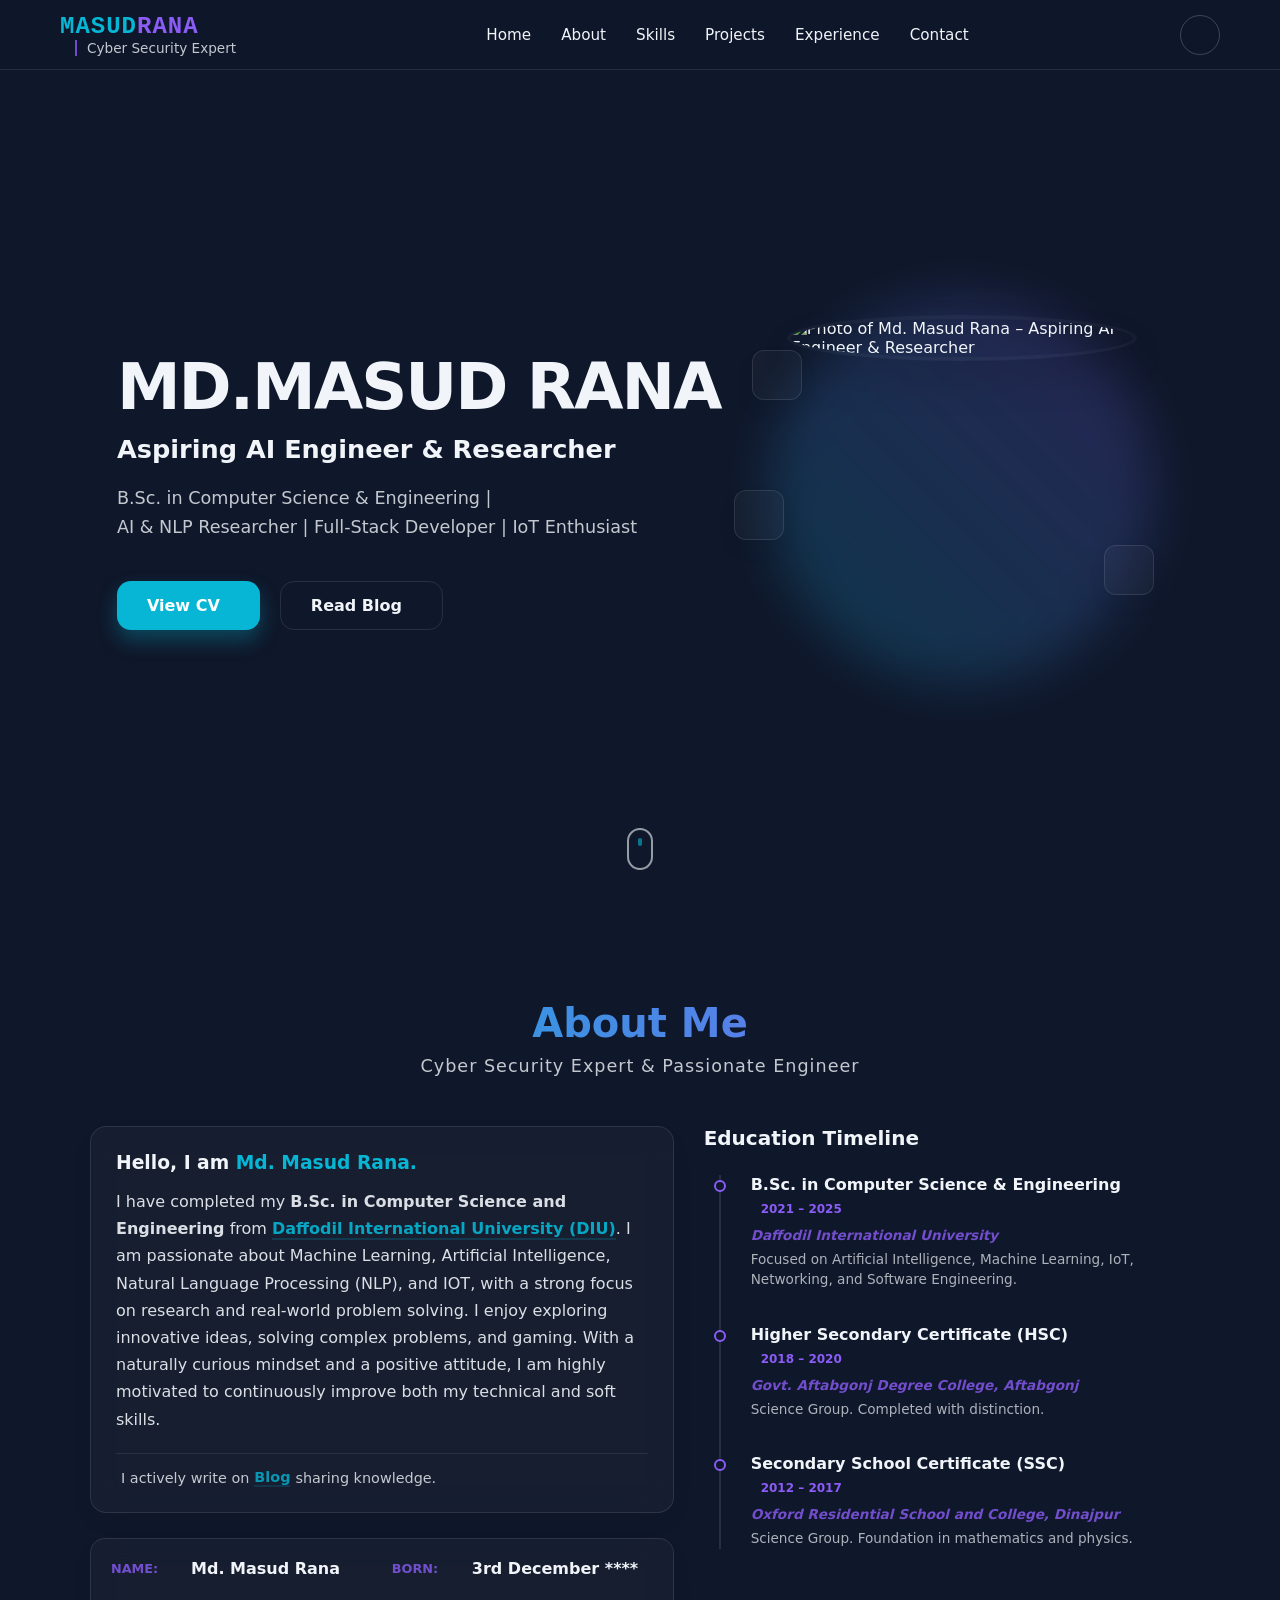
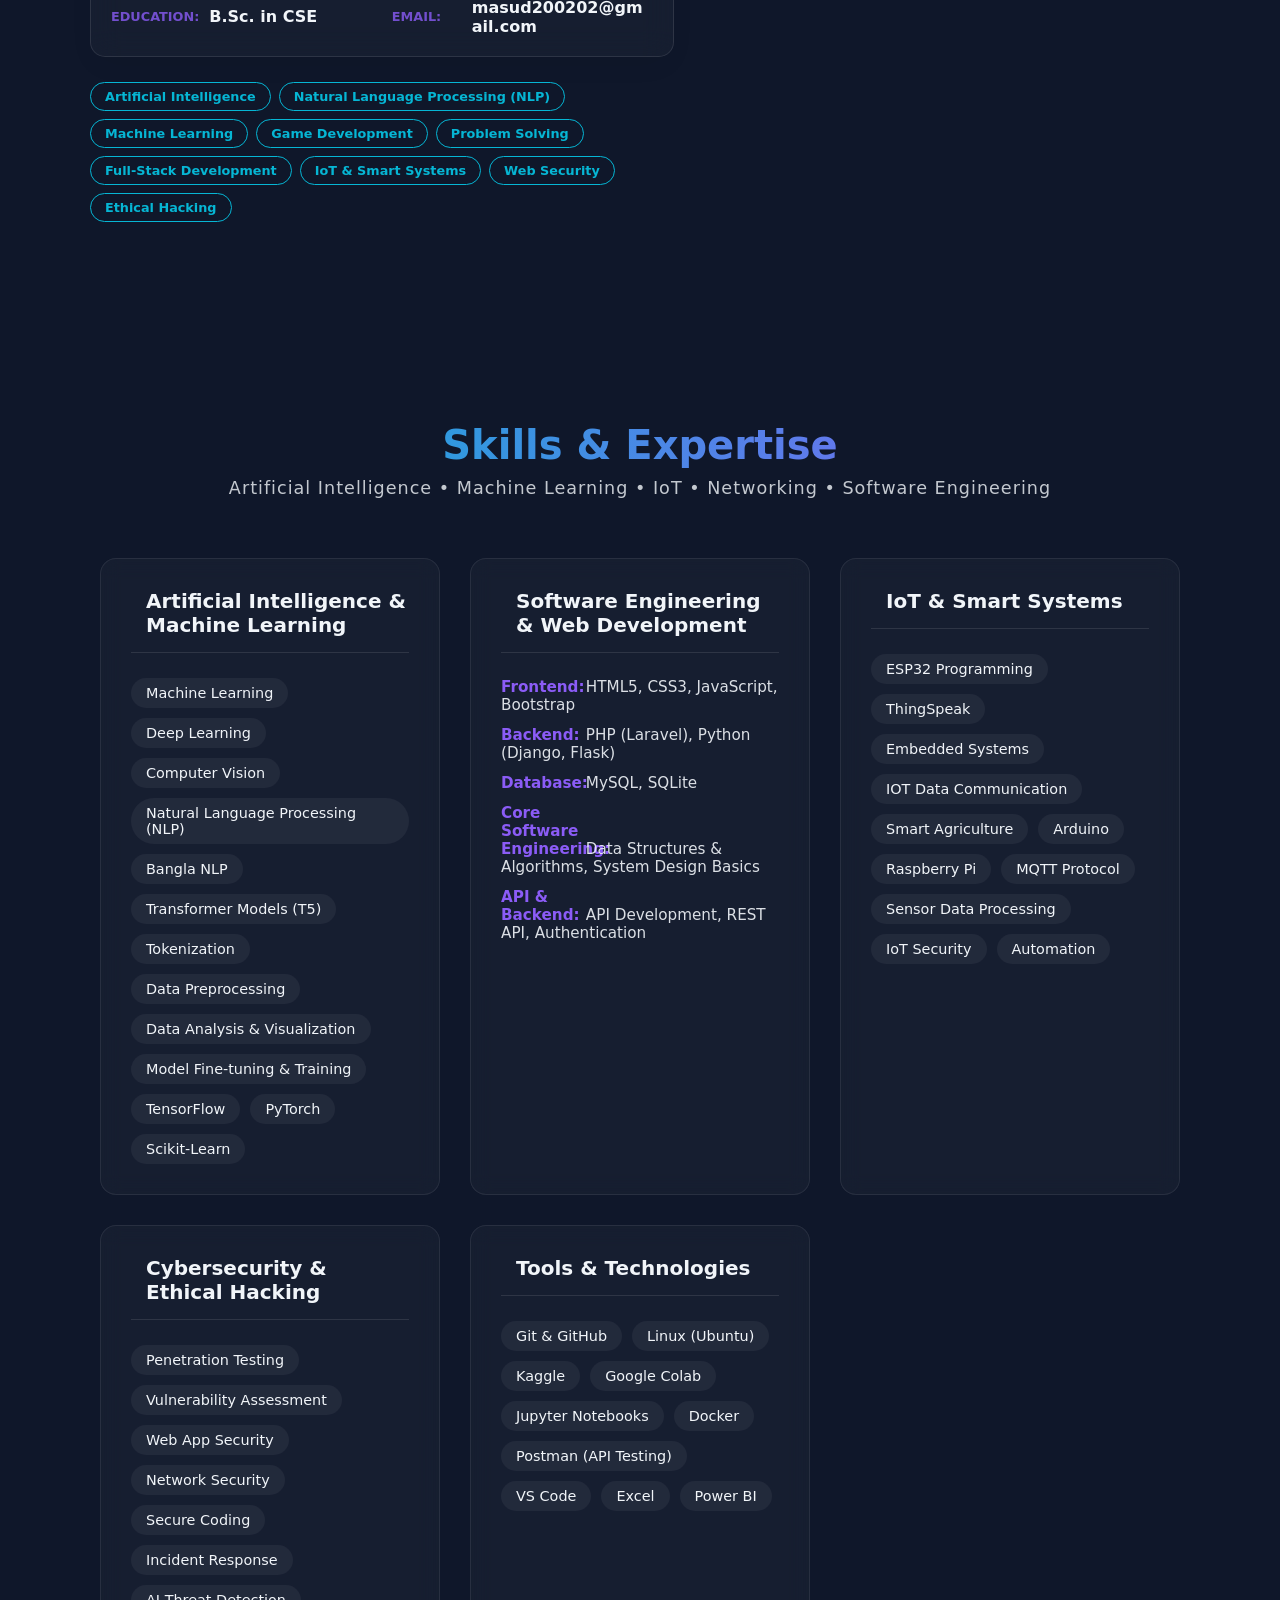
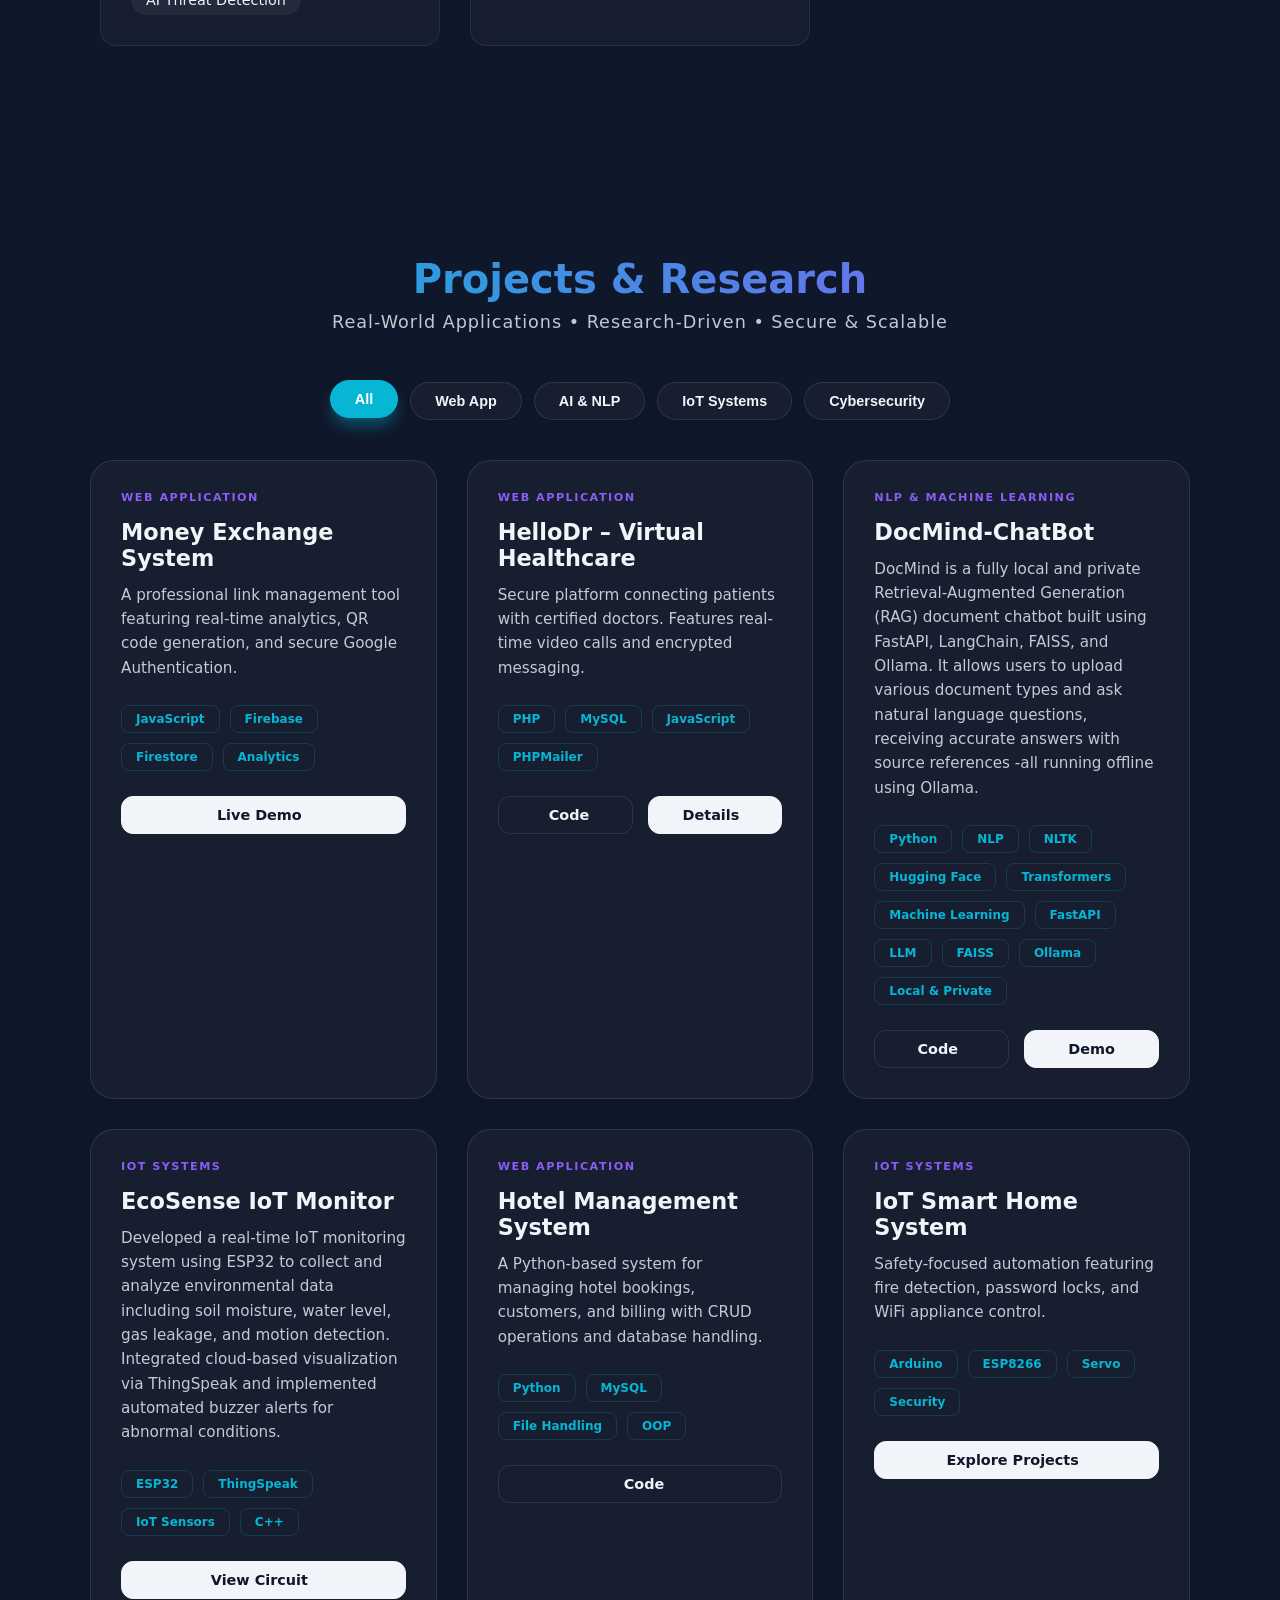
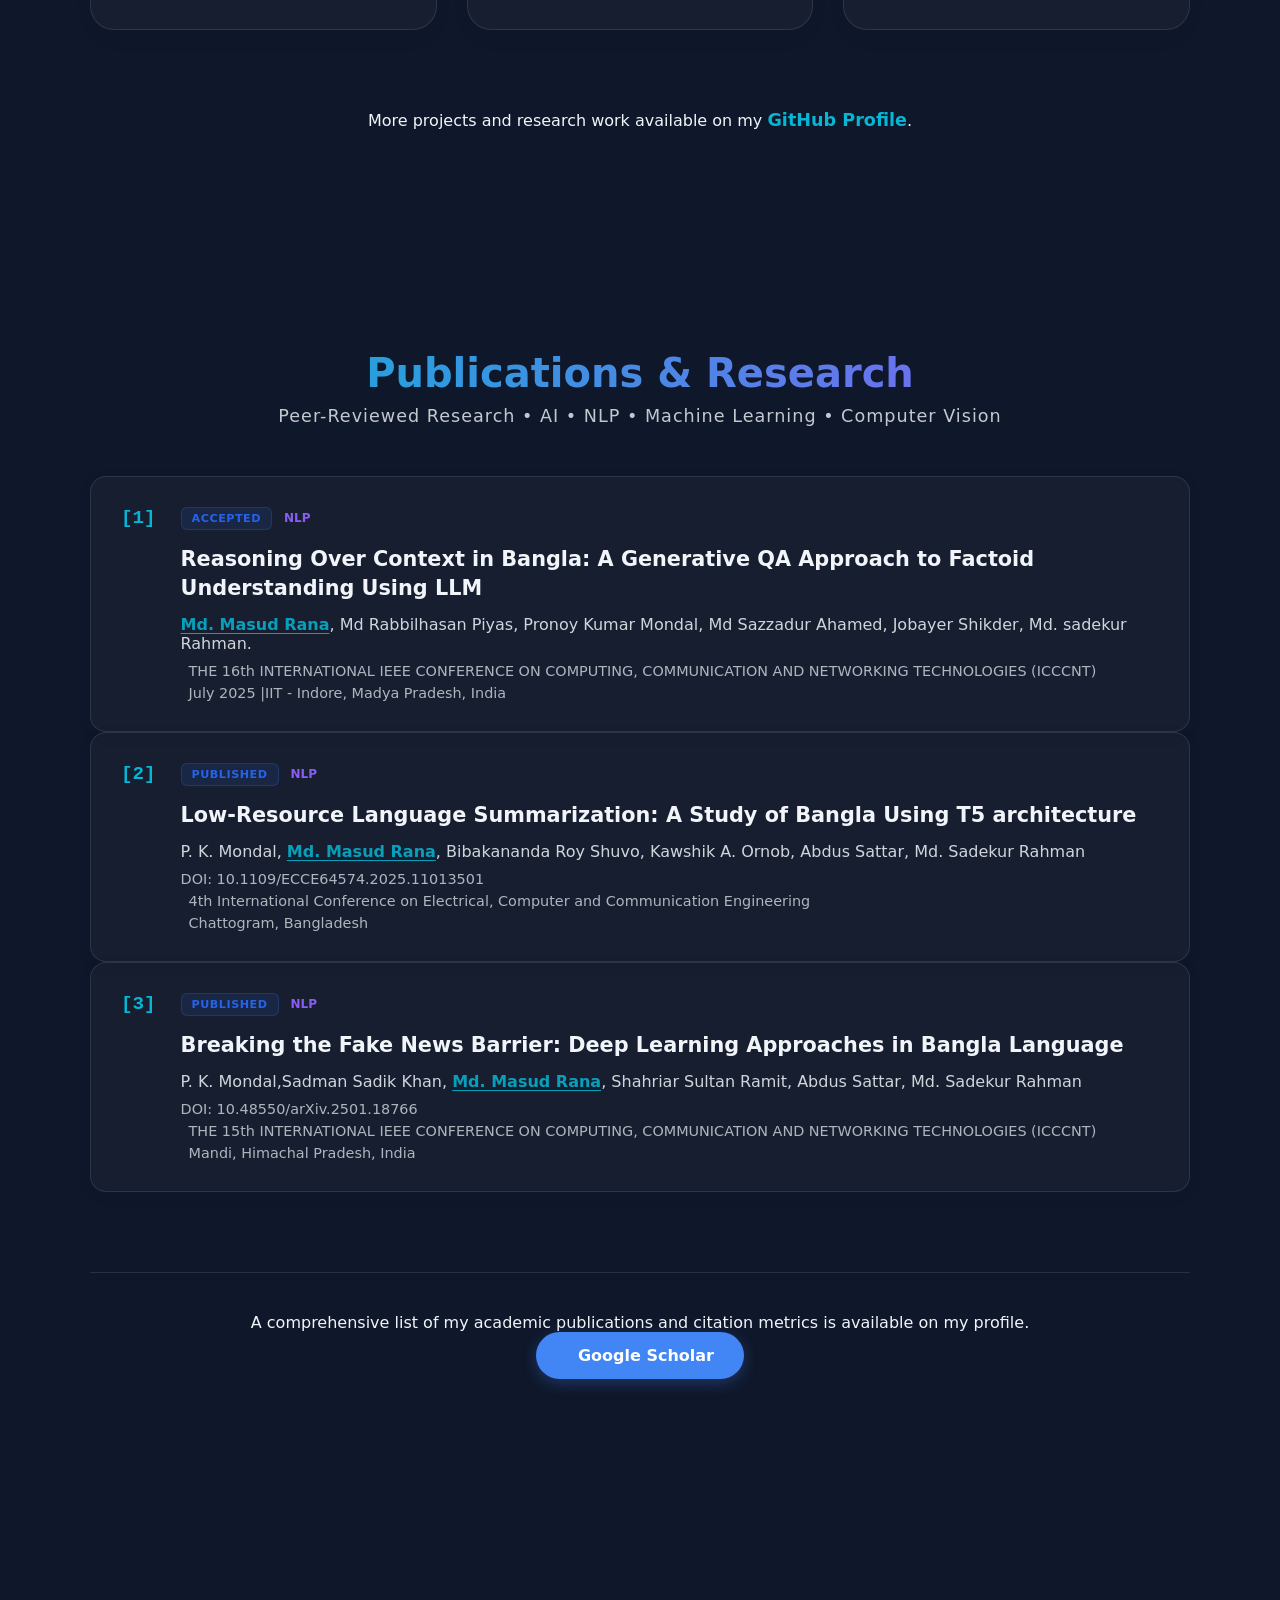
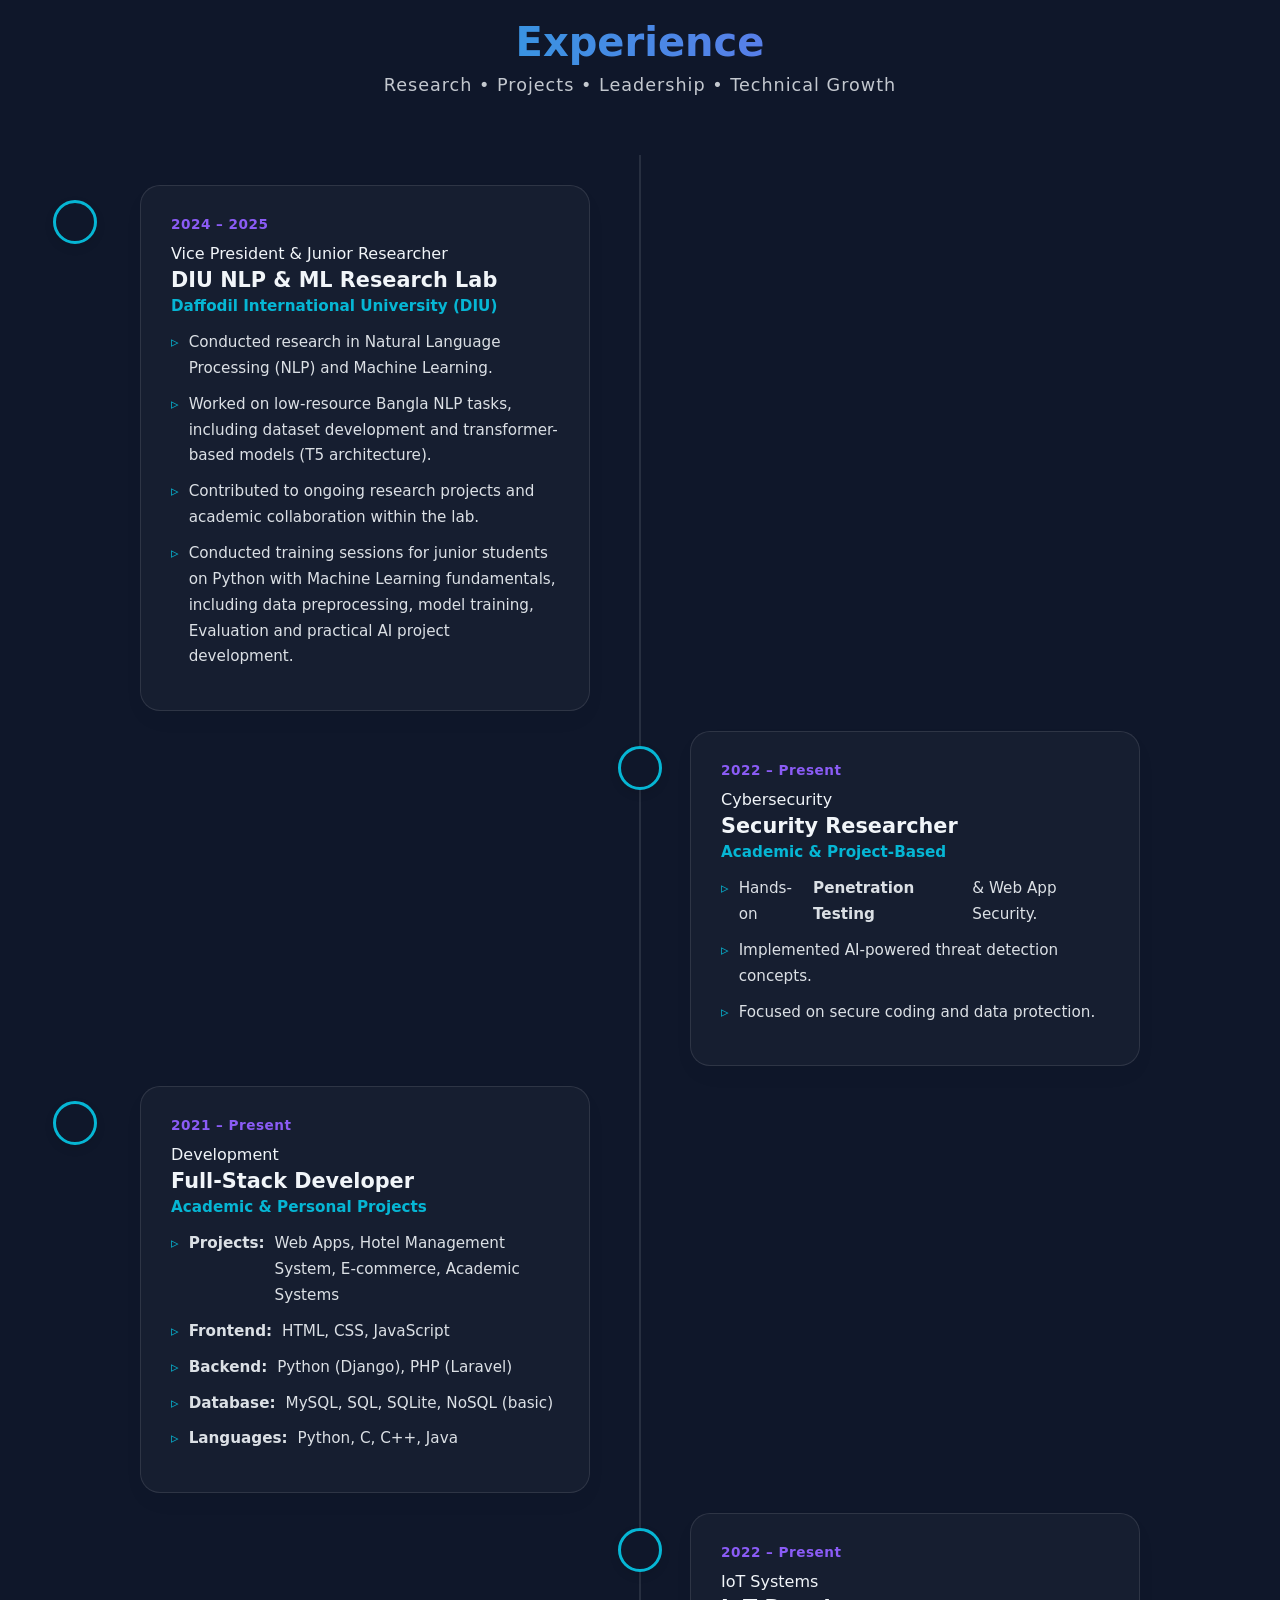
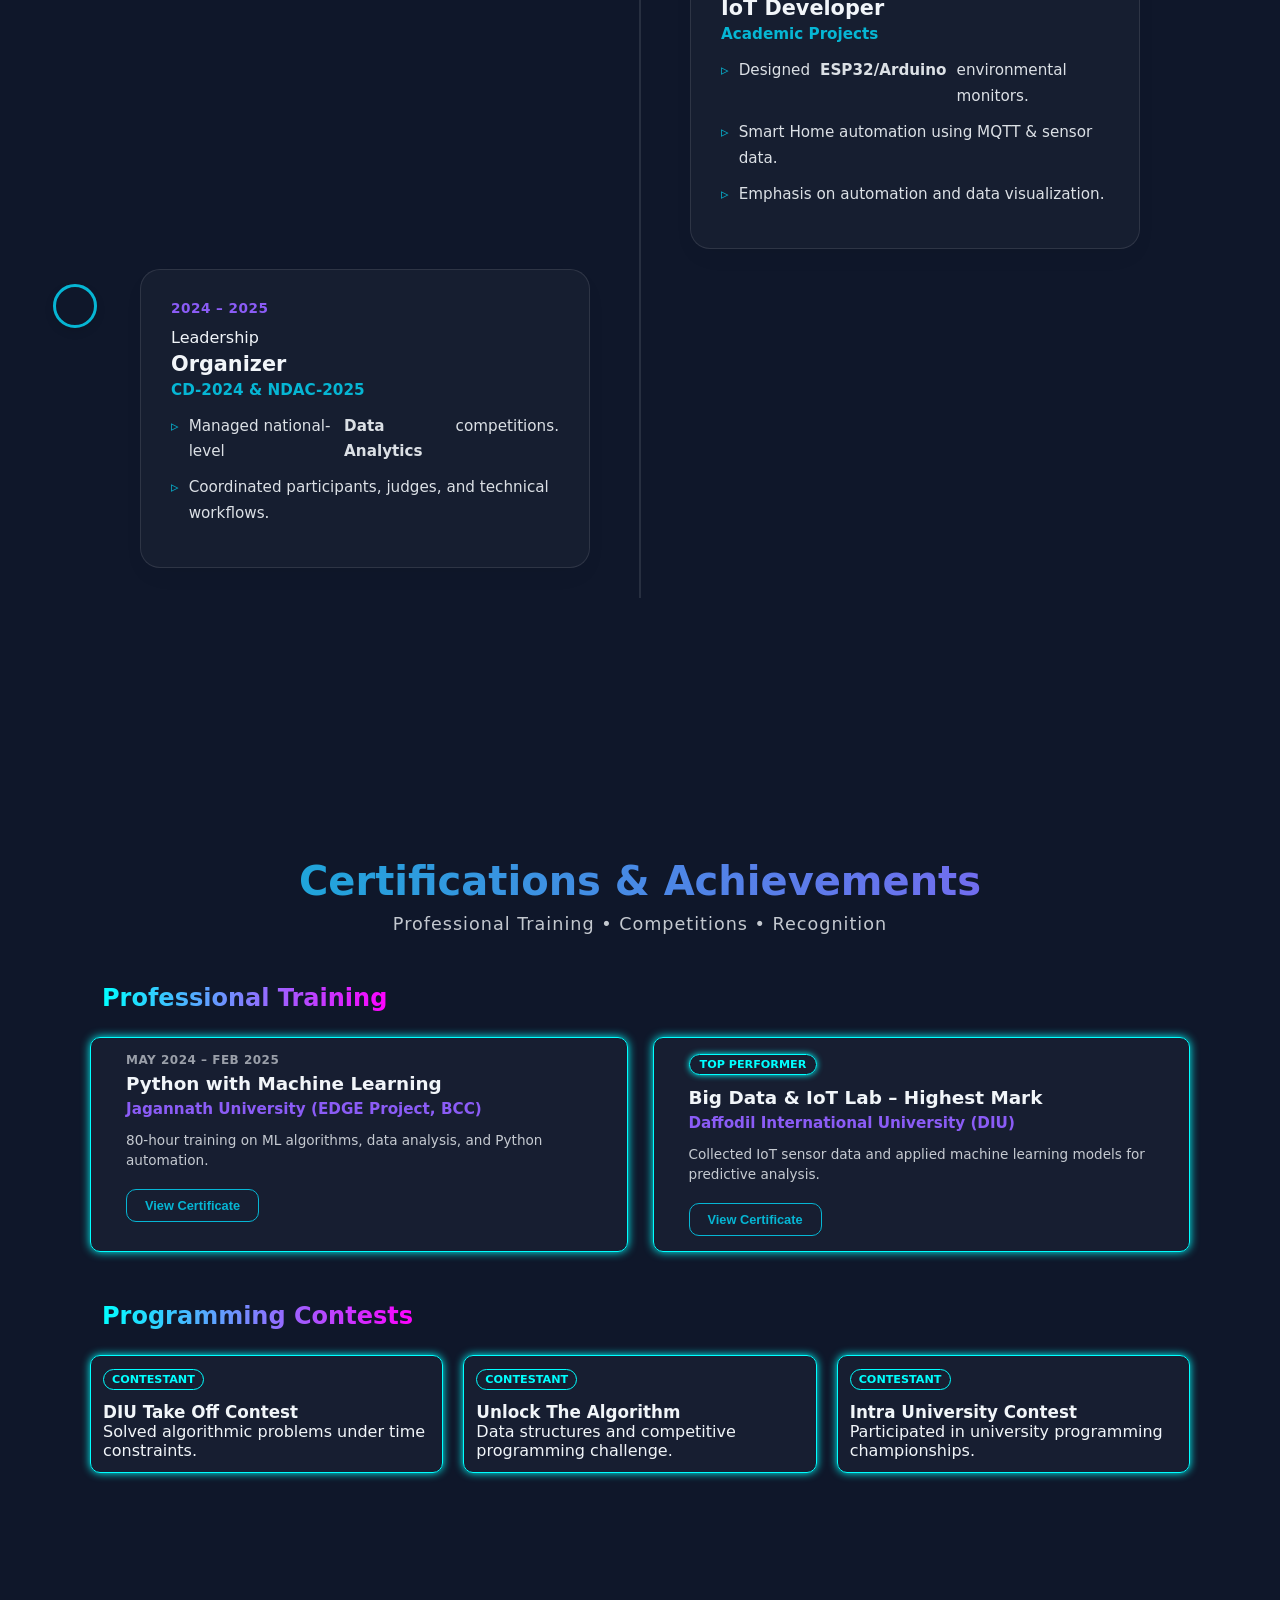
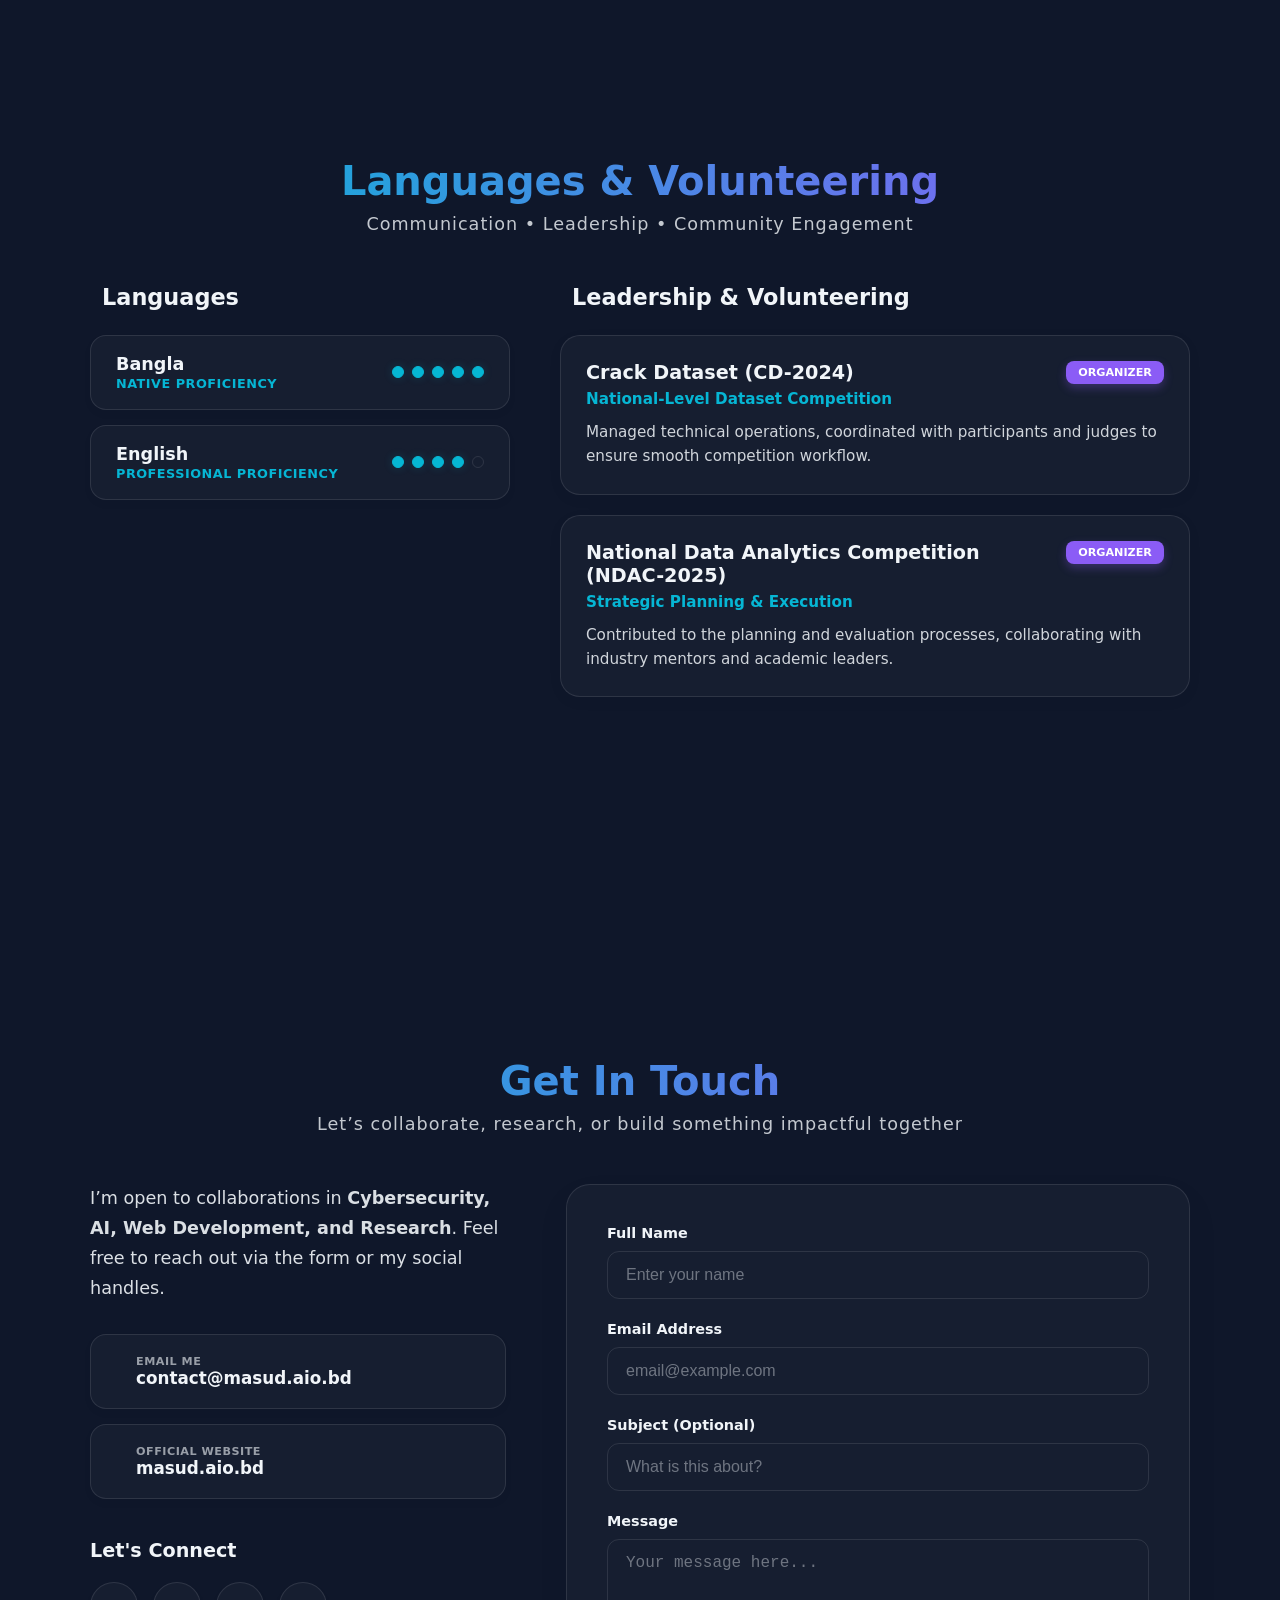
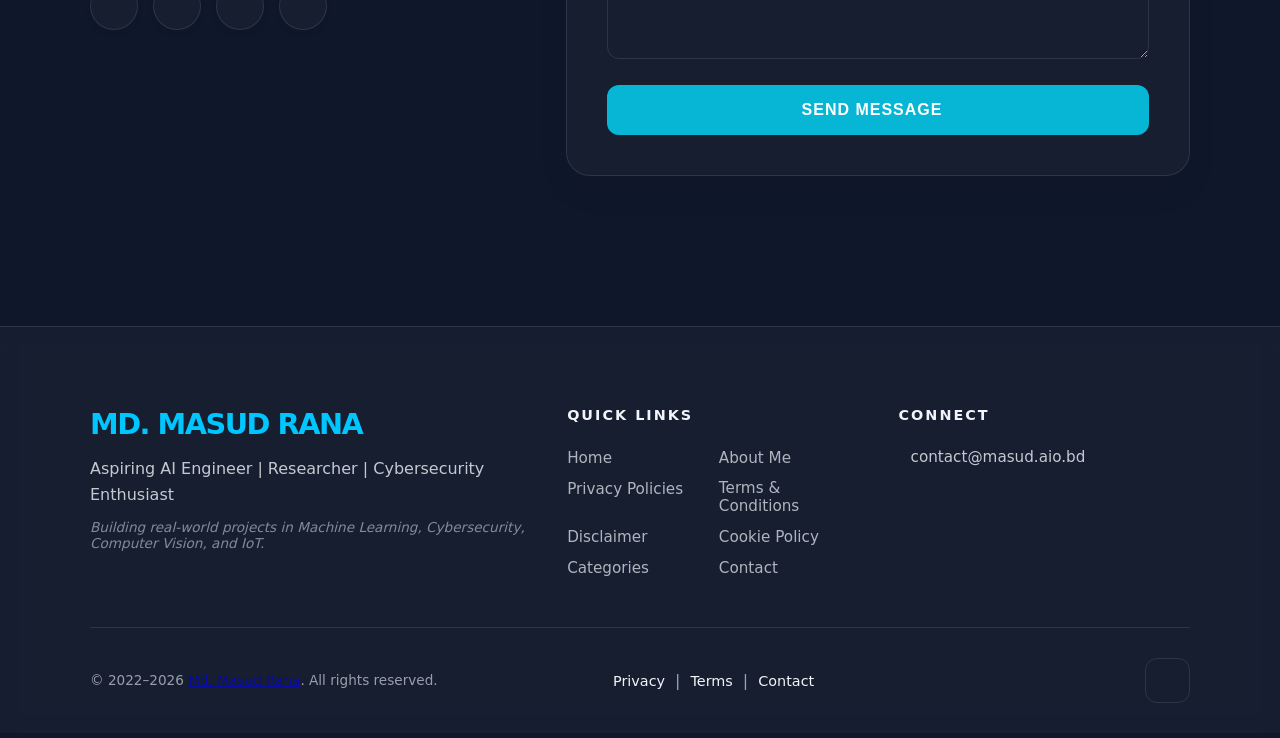
==== commit 78f519f9: "Update navigation link for Home to use root URL" ====
--- a/index.html
+++ b/index.html
@@ -98,7 +98,7 @@
 
         <nav class="desktop-nav" aria-label="Main Navigation">
           <ul>
-            <li><a href="#hero" class="nav-link active">Home</a></li>
+            <li><a href="/" class="nav-link active">Home</a></li>
             <li><a href="#about" class="nav-link">About</a></li>
             <li><a href="#skills" class="nav-link">Skills</a></li>
             <li><a href="#projects" class="nav-link">Projects</a></li>
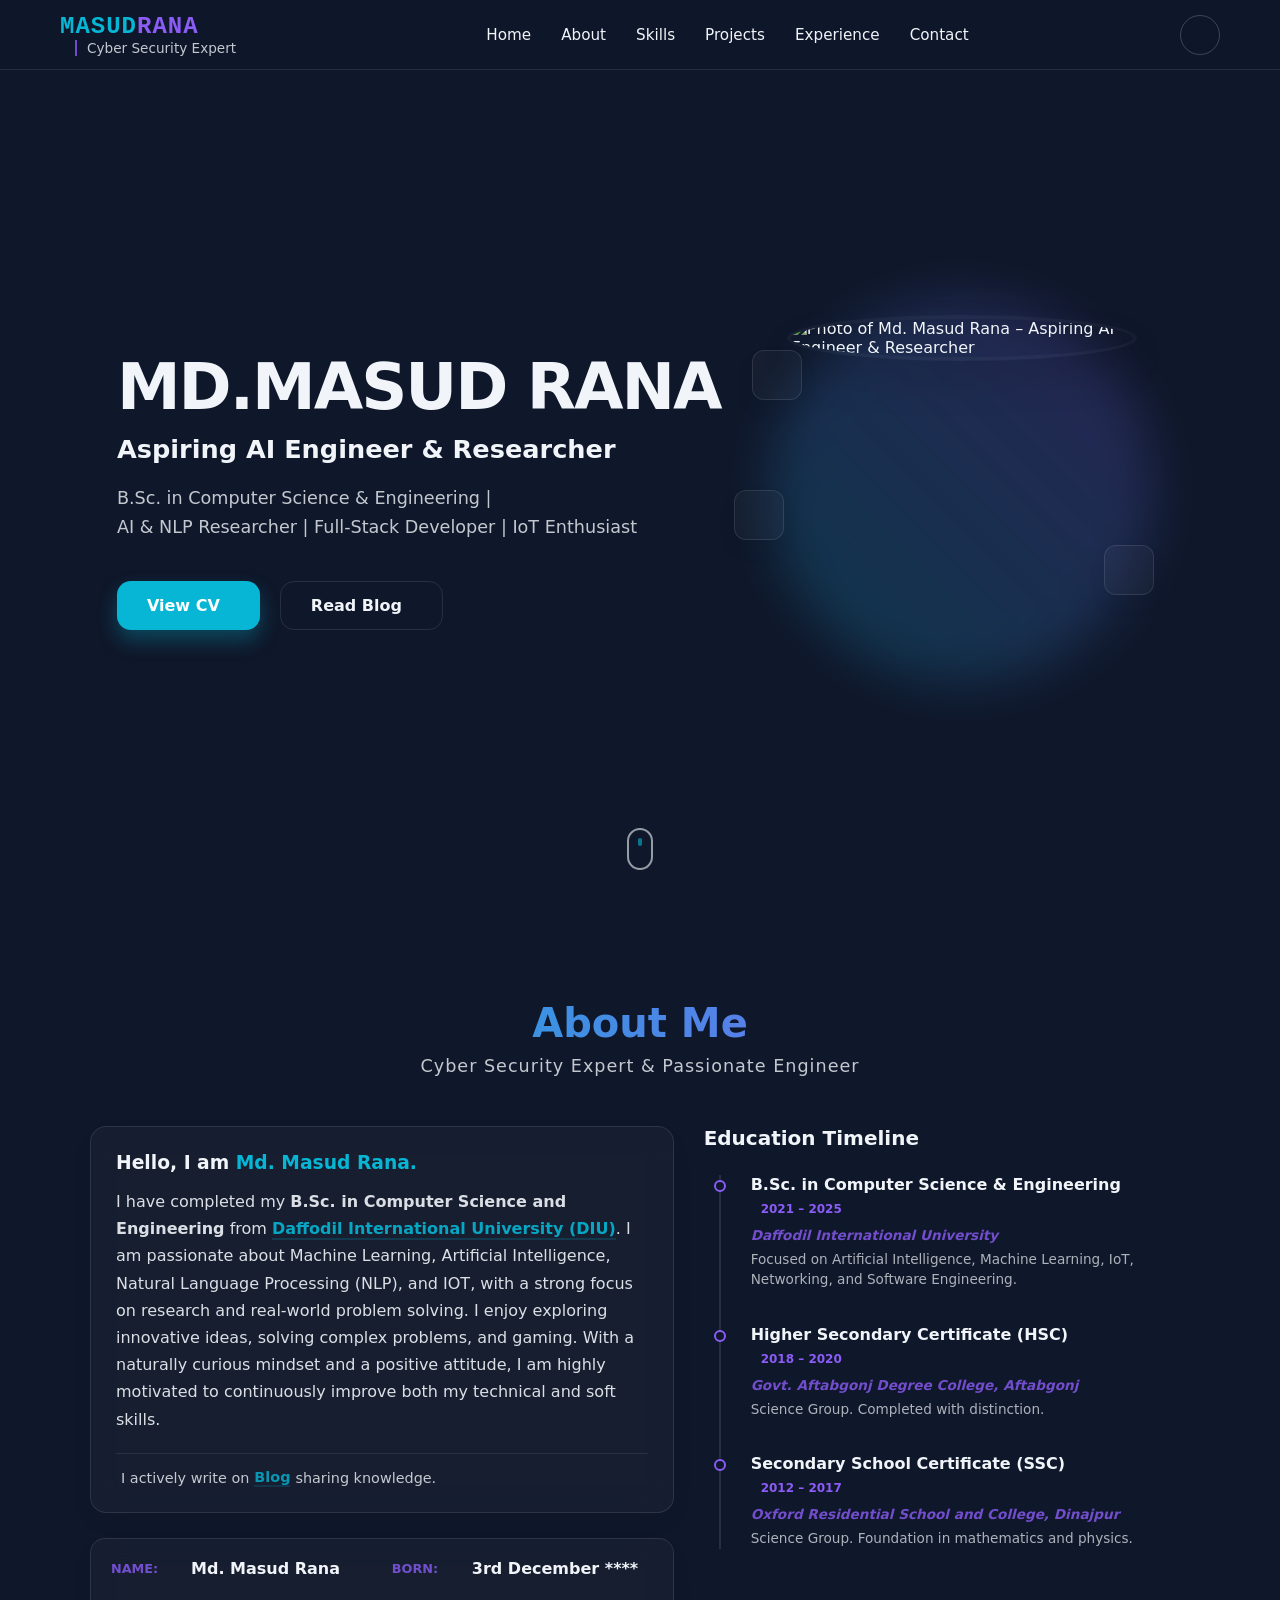
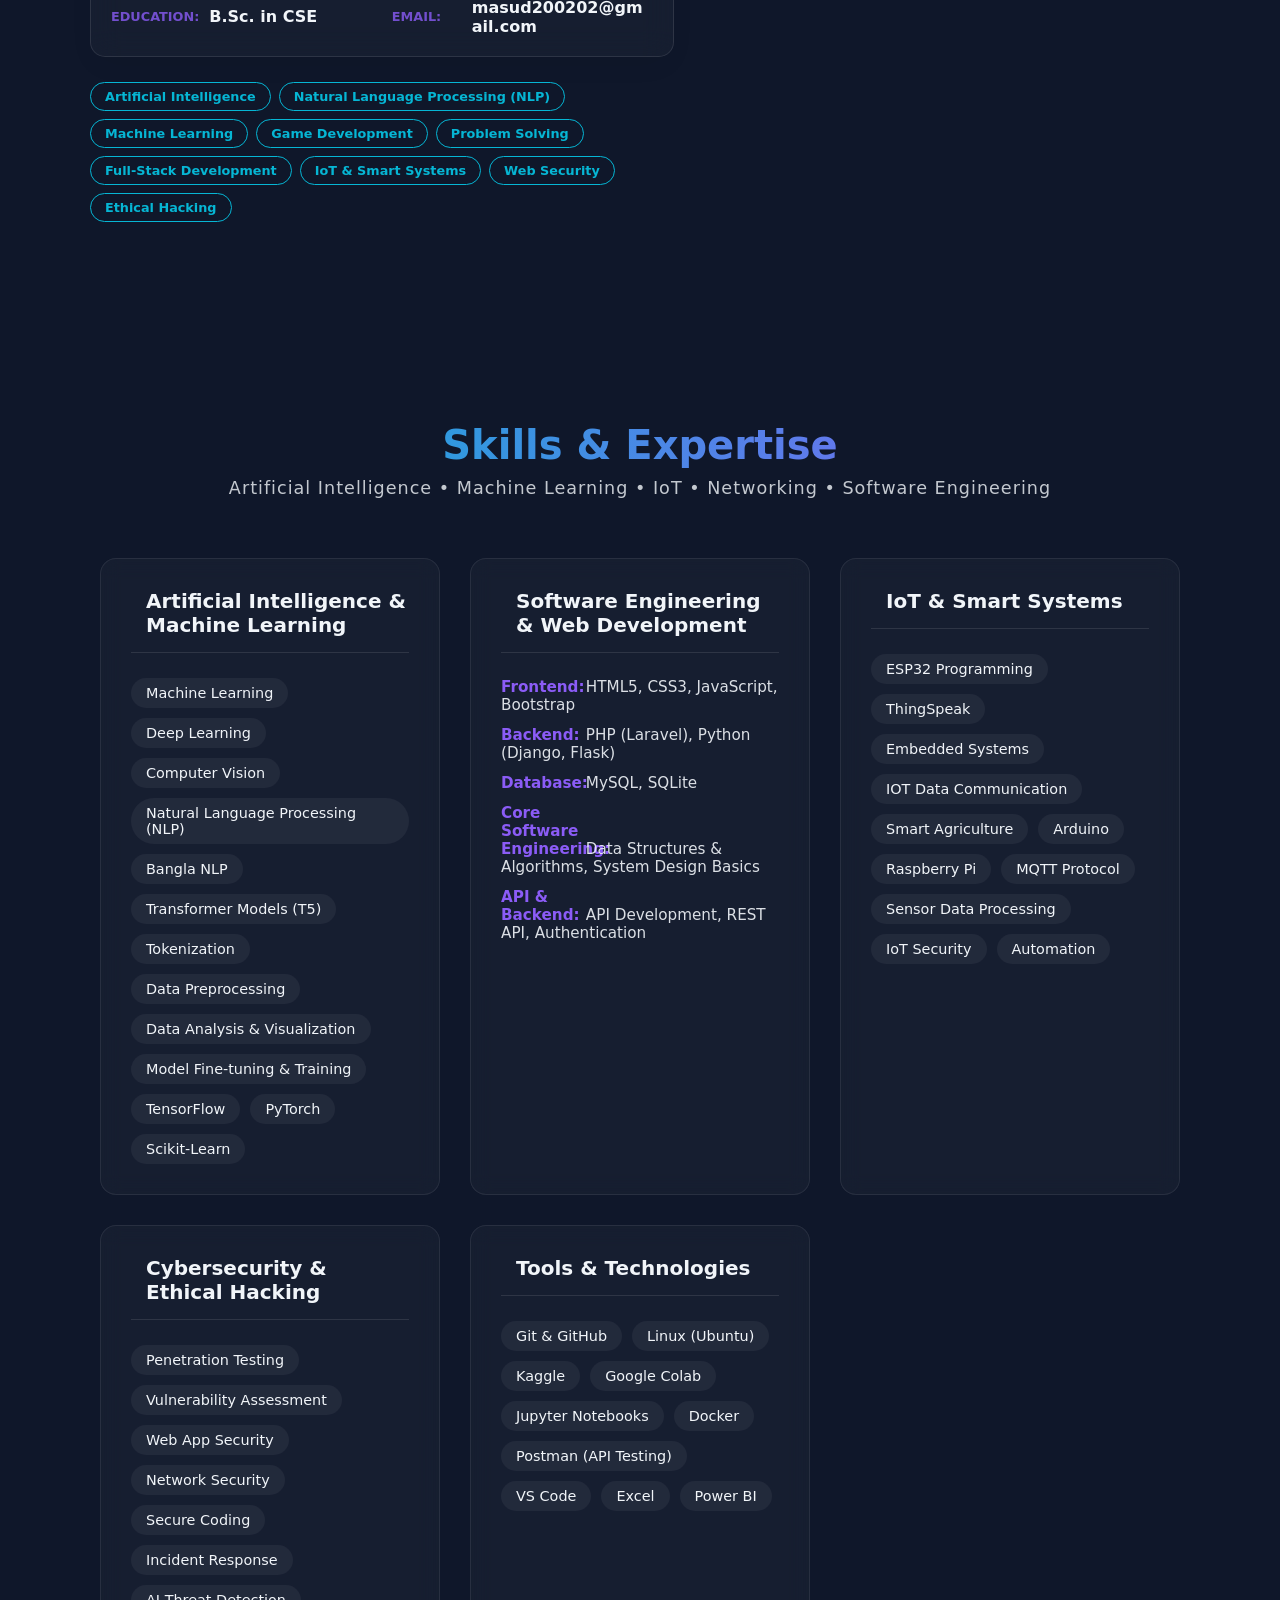
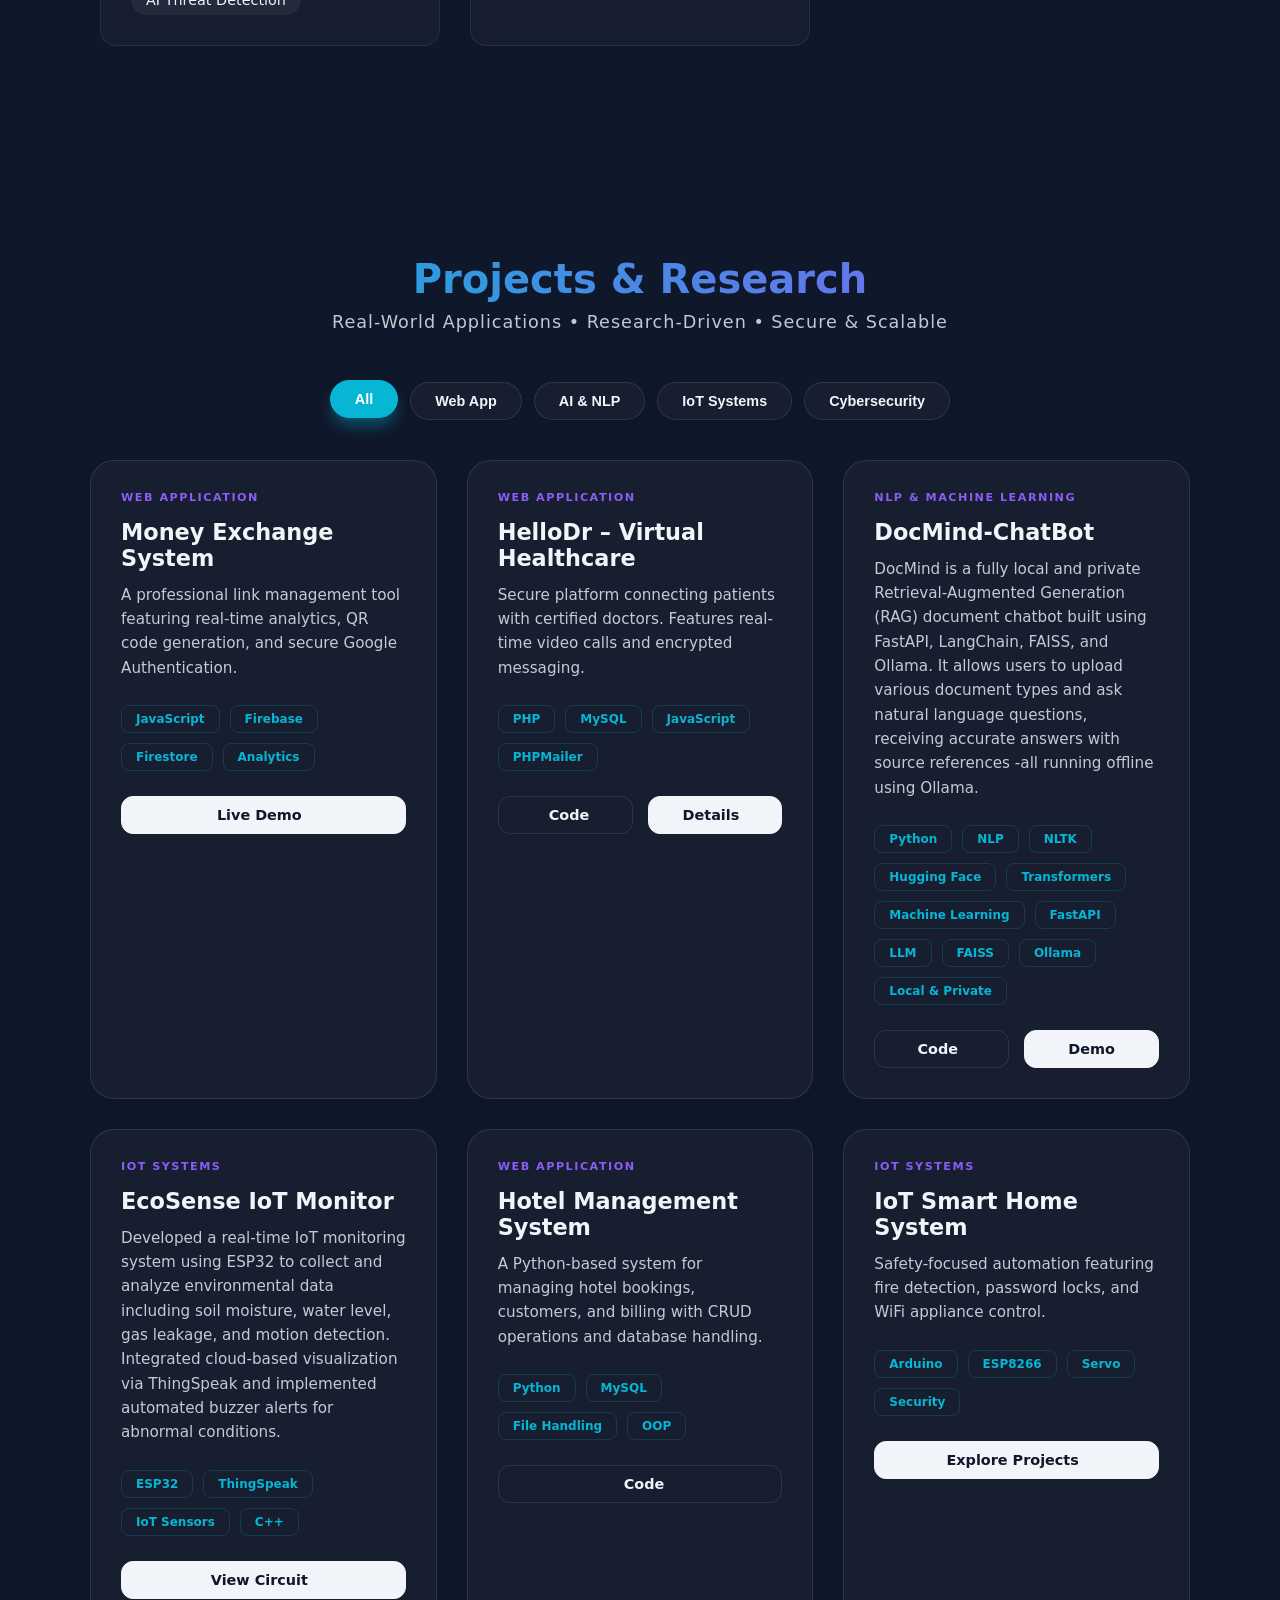
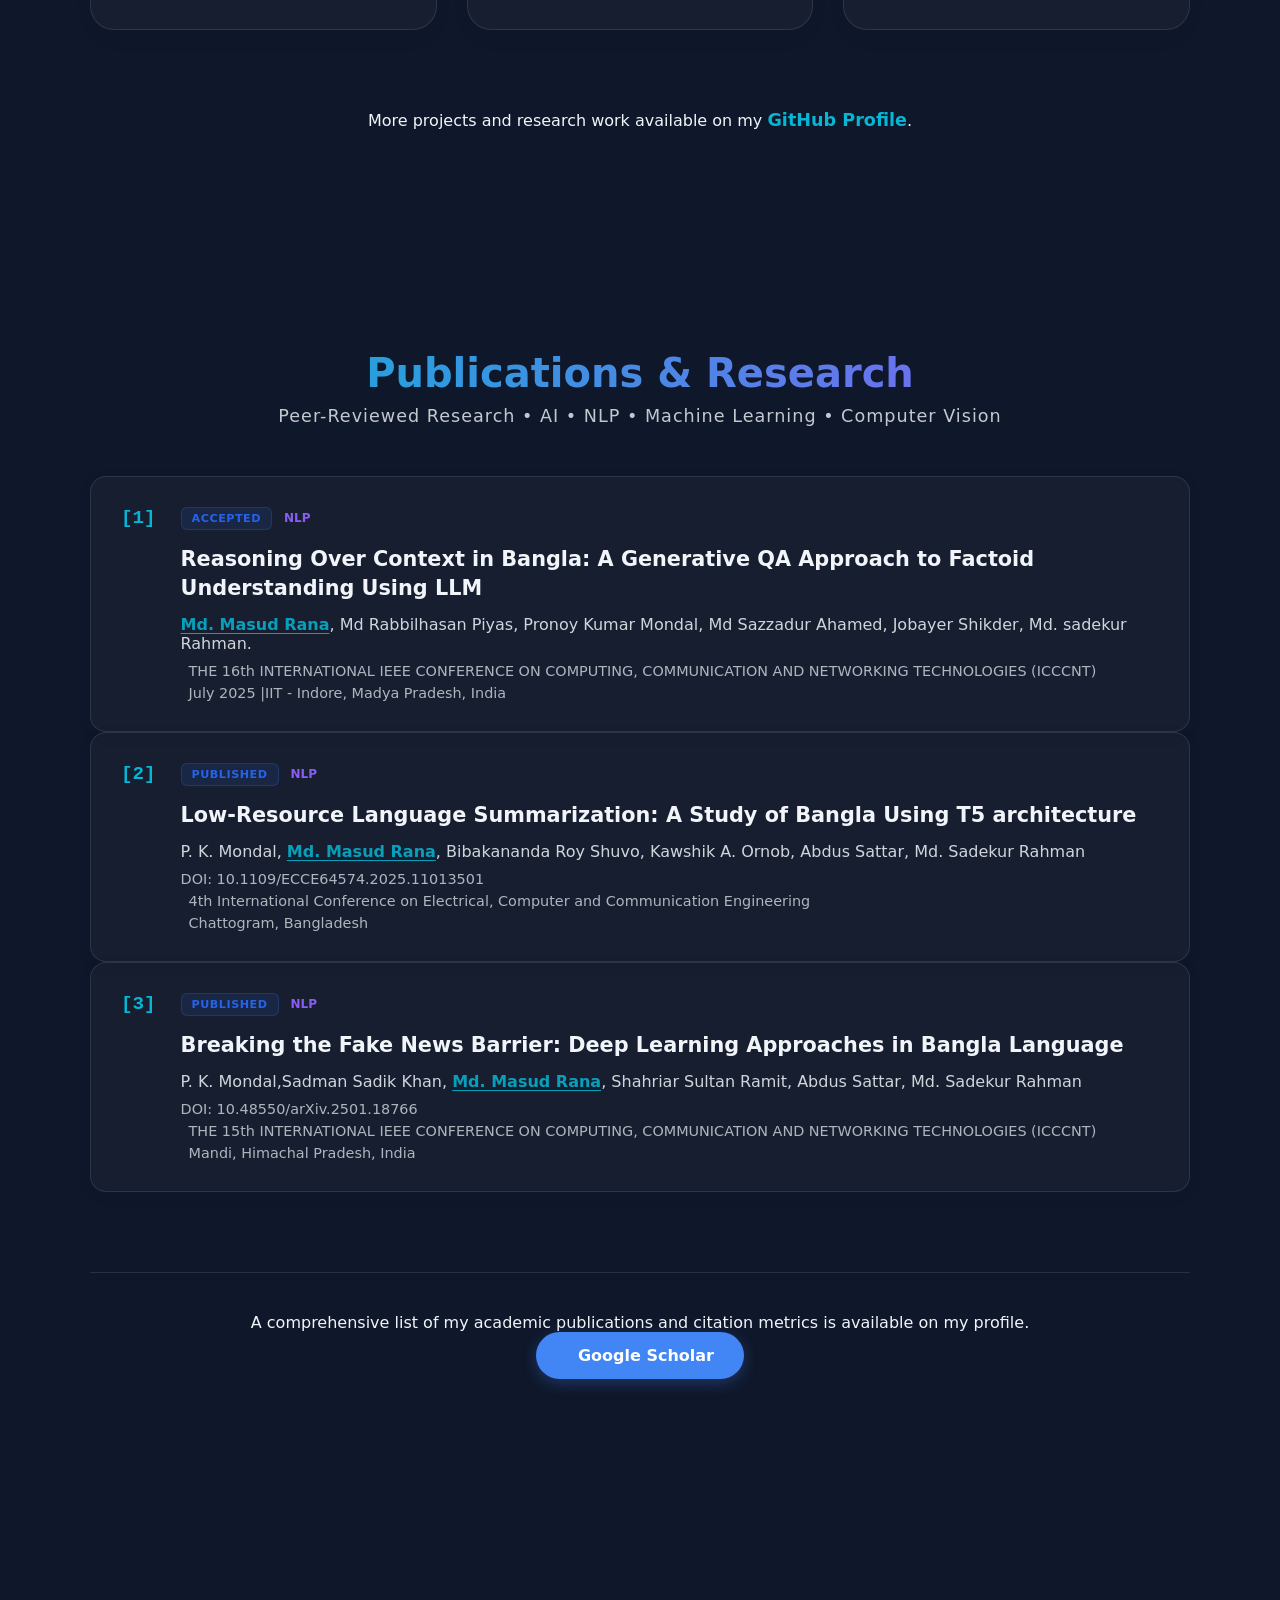
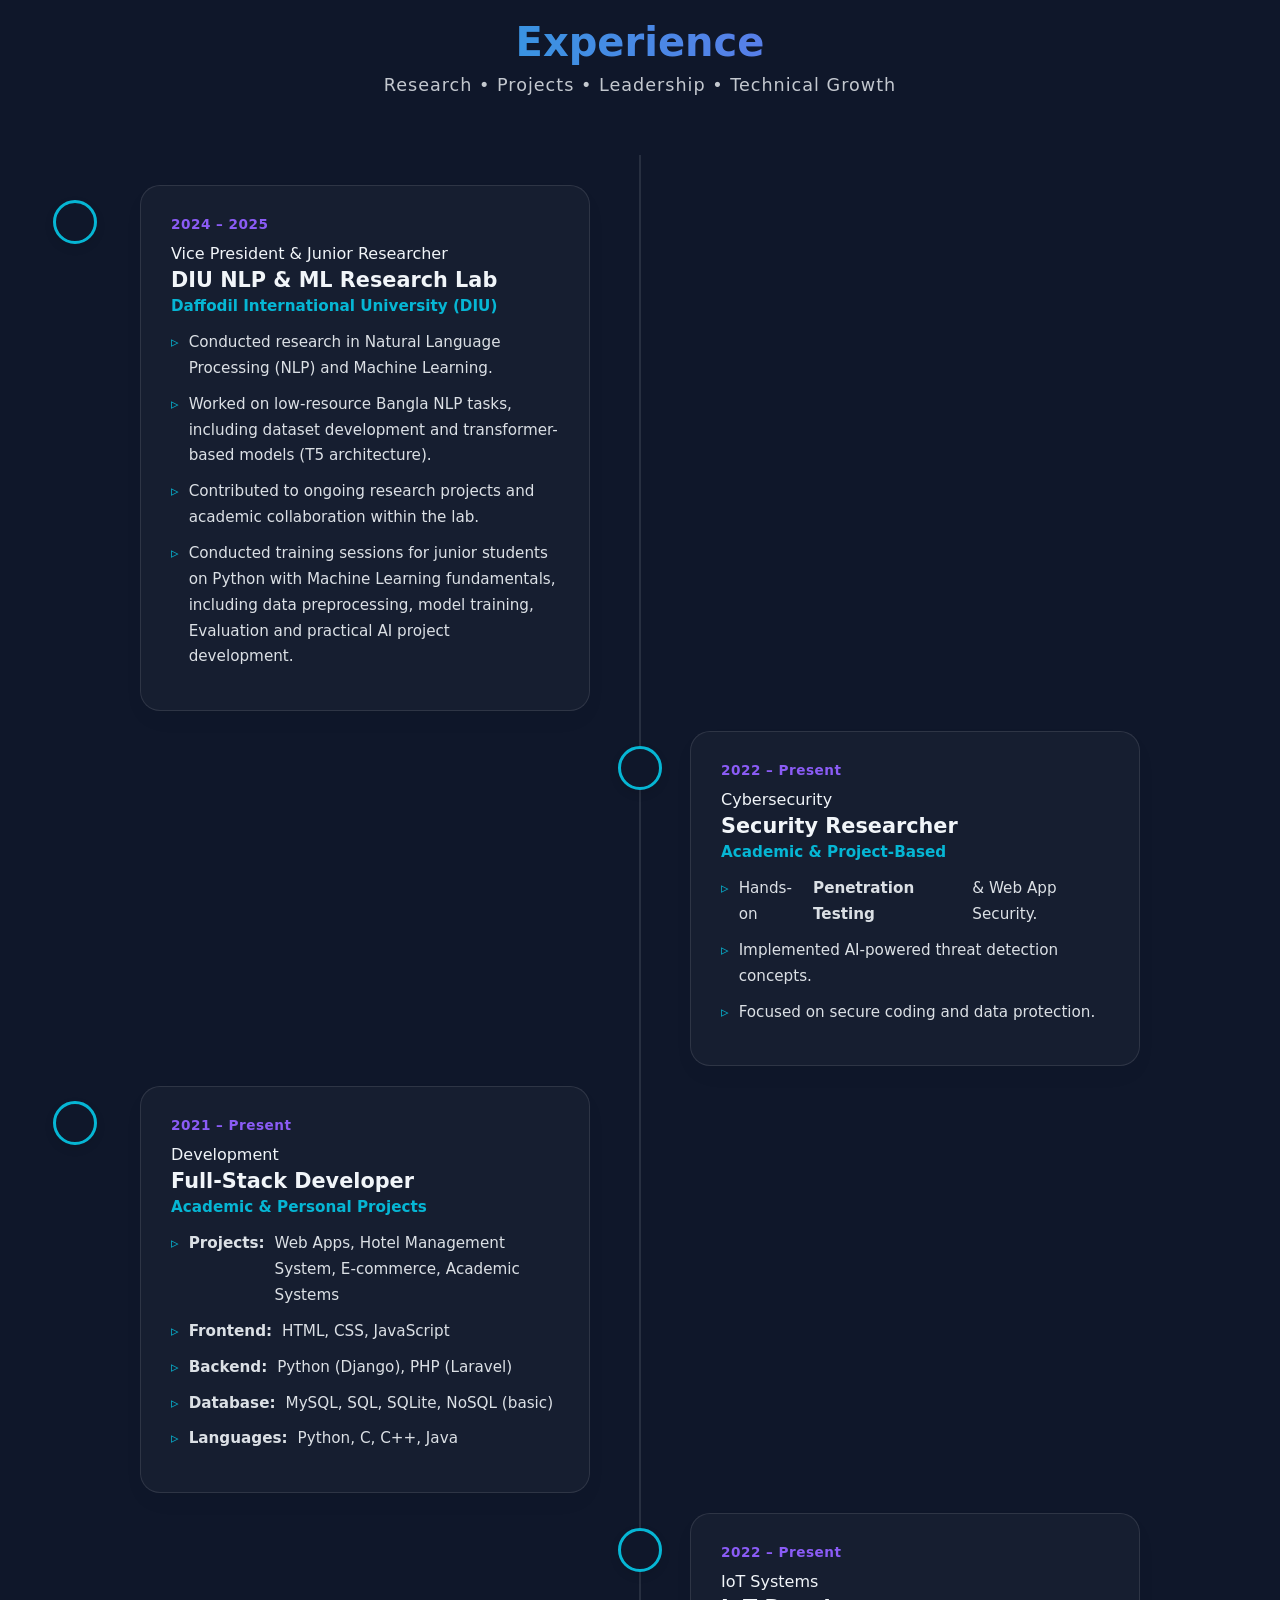
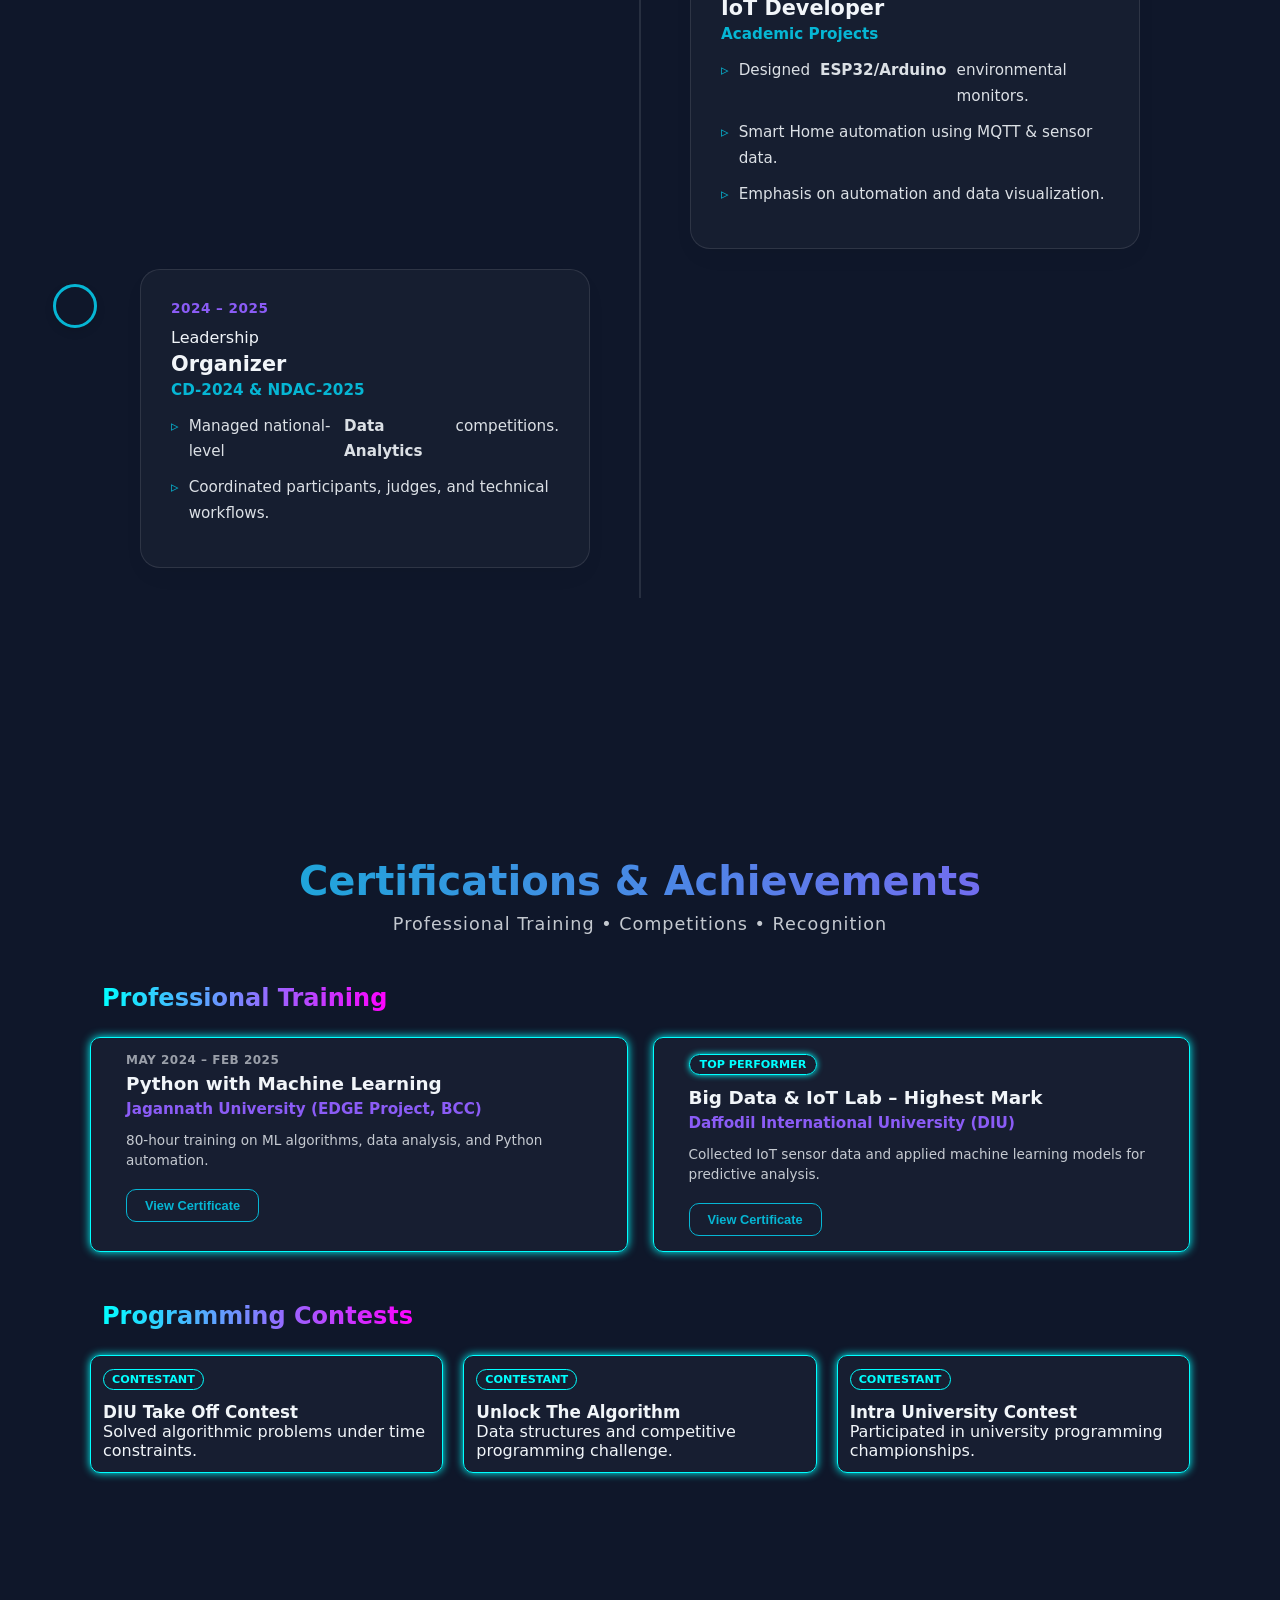
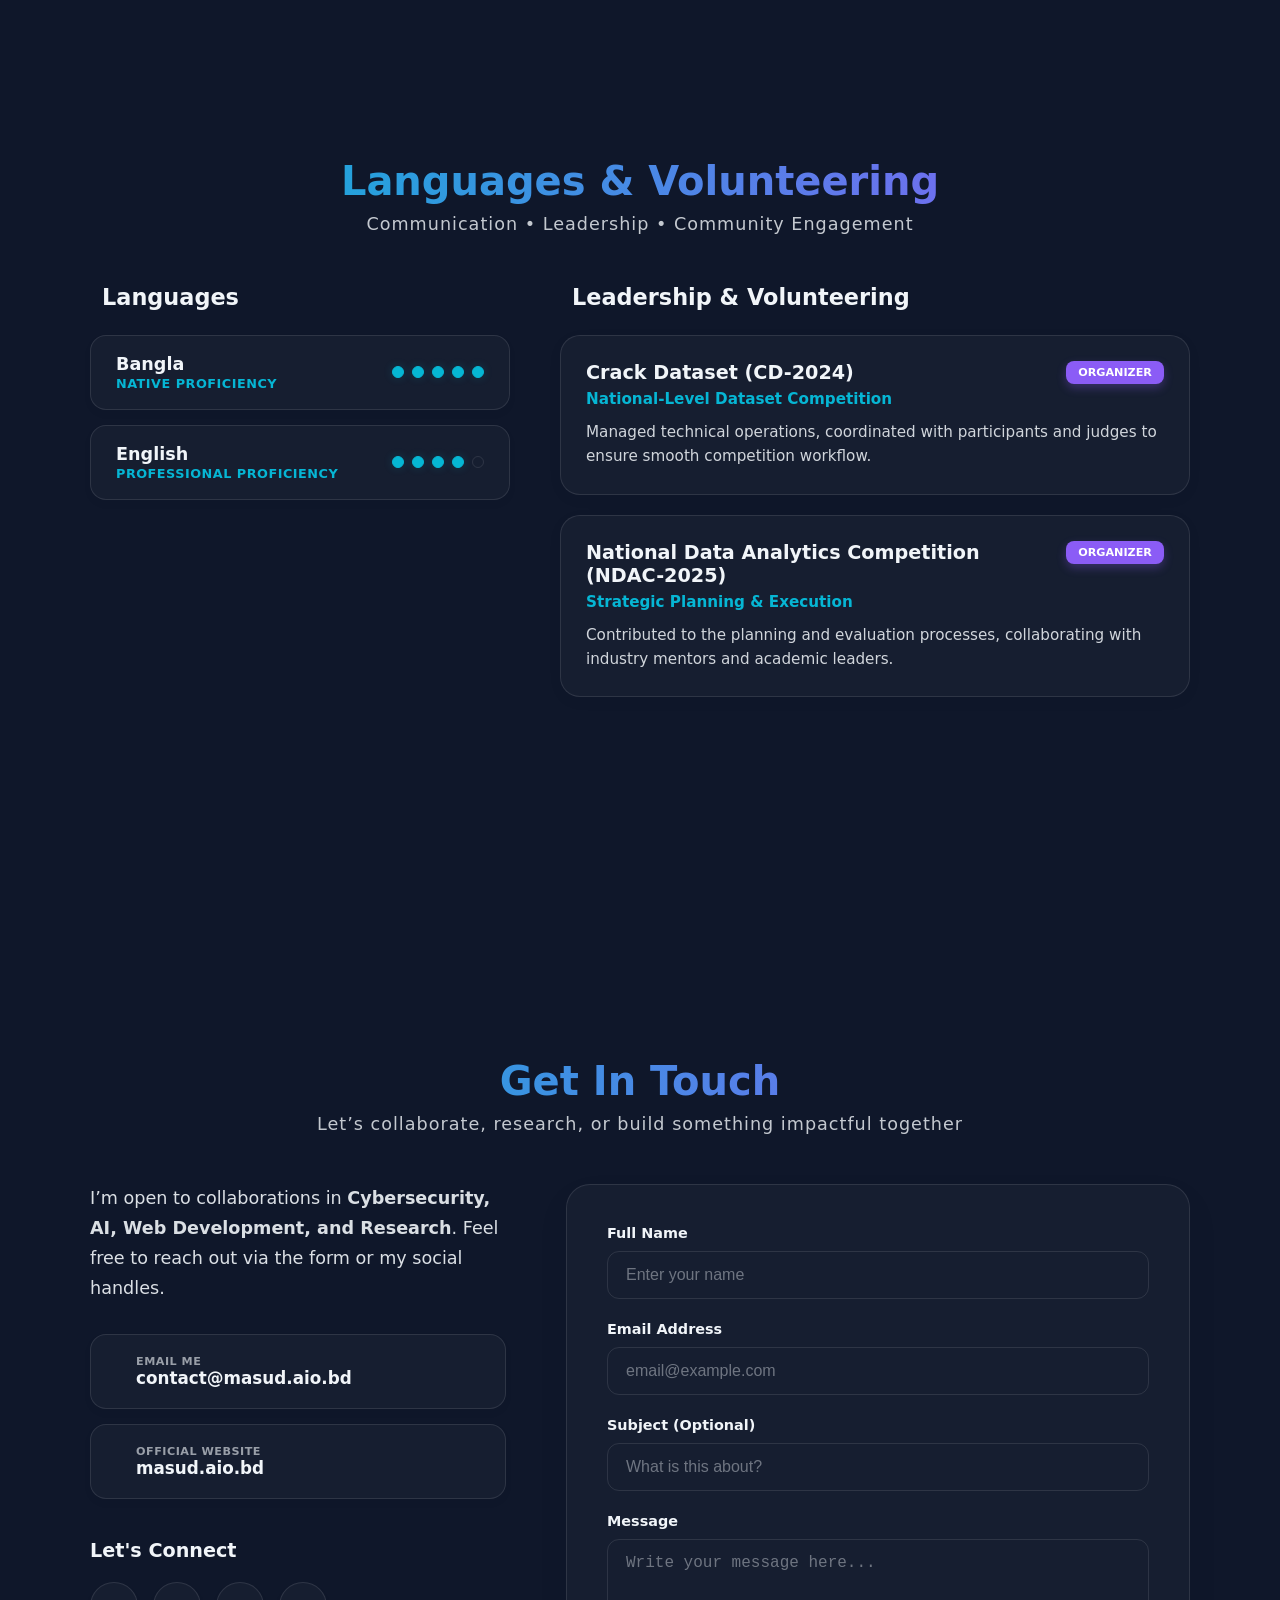
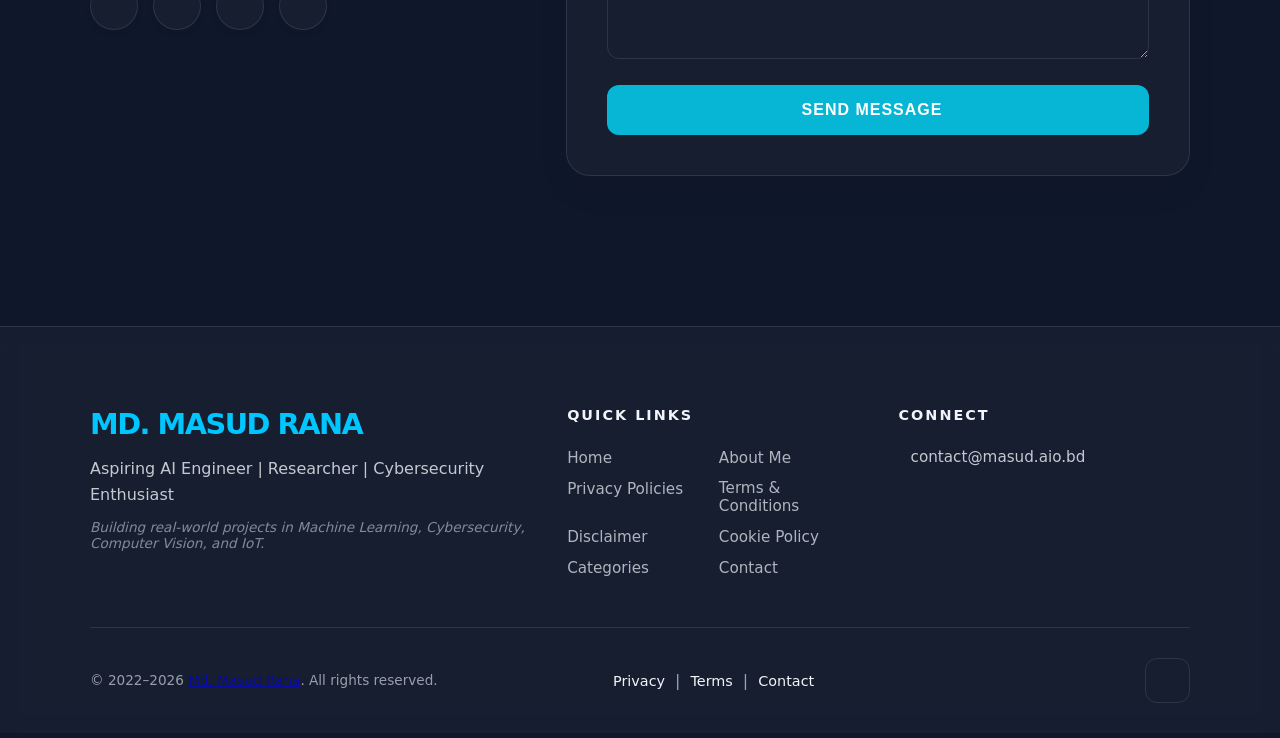
==== commit 85653c3a: "Update textarea placeholder text for improved clarity" ====
--- a/index.html
+++ b/index.html
@@ -1205,7 +1205,7 @@
                     id="message"
                     name="message"
                     rows="5"
-                    placeholder="Your message here..."
+                    placeholder="Write your message here..."
                     required
                   ></textarea>
                 </div>
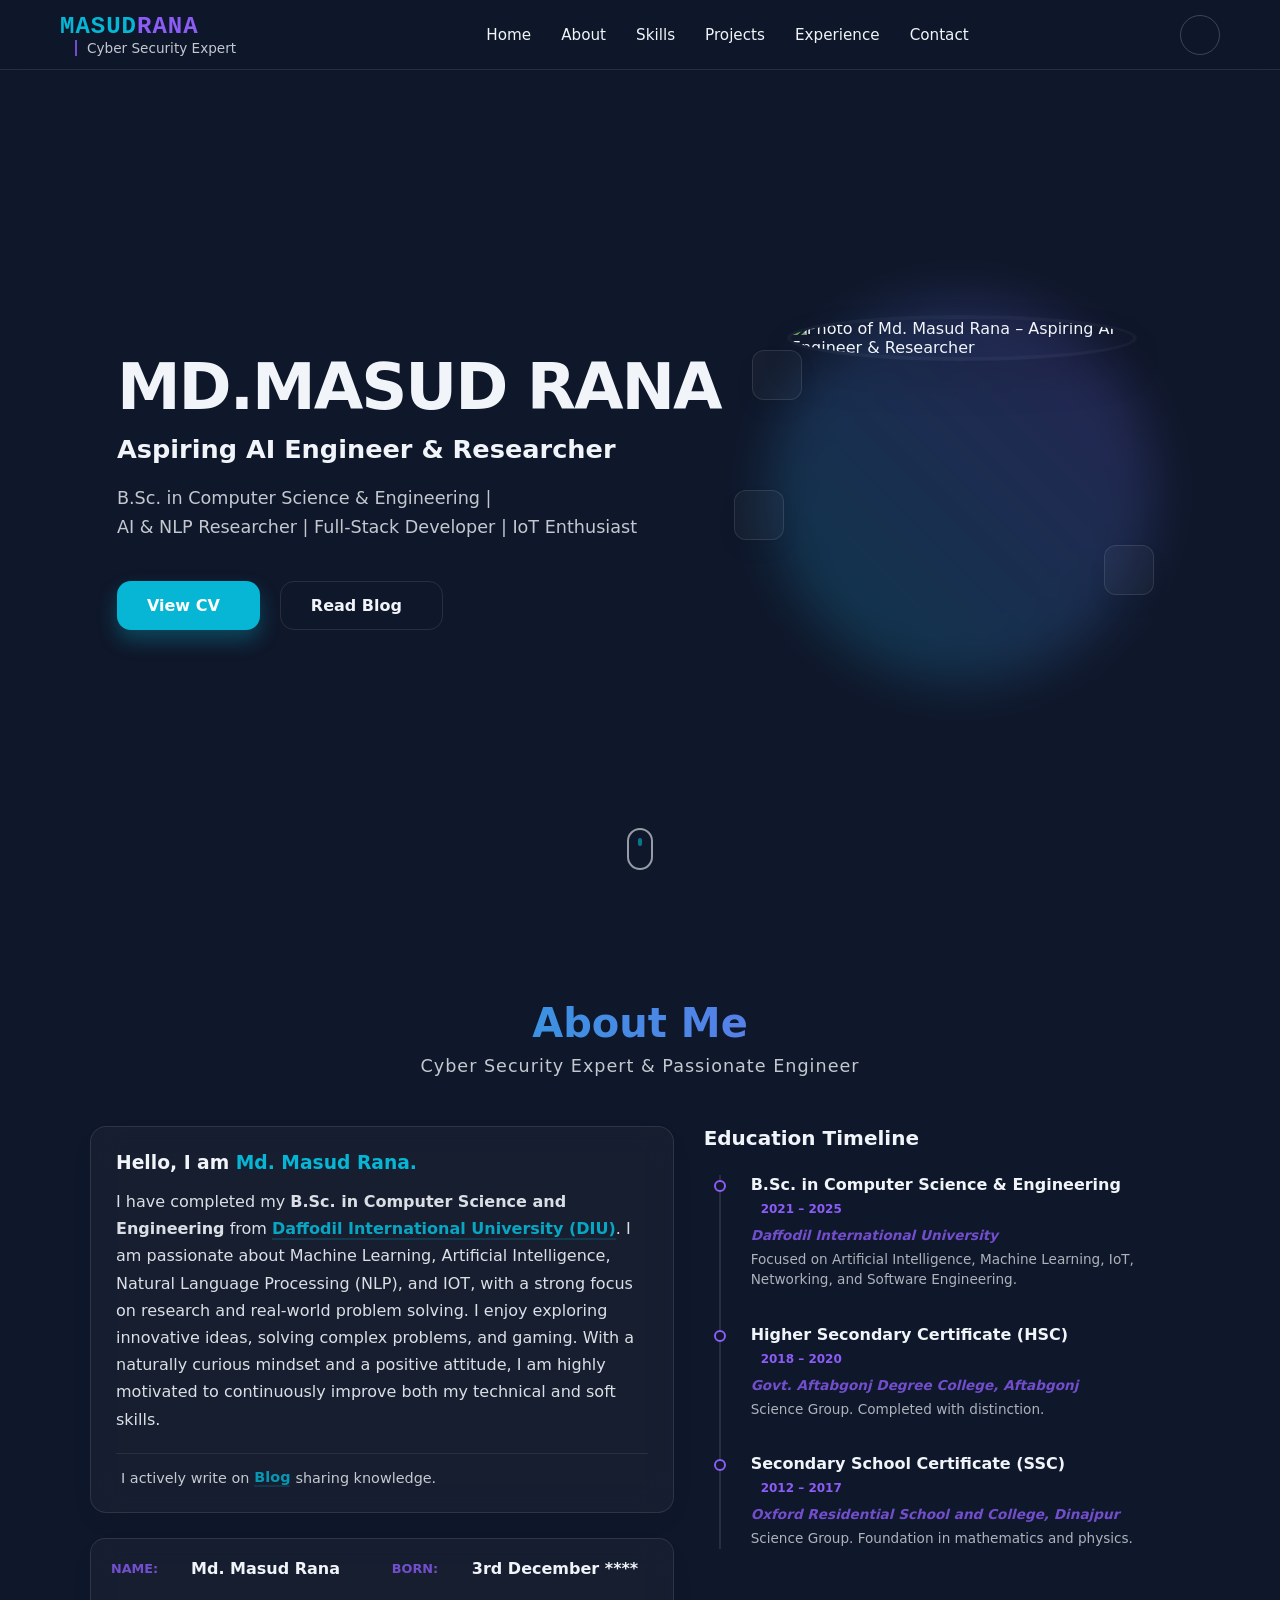
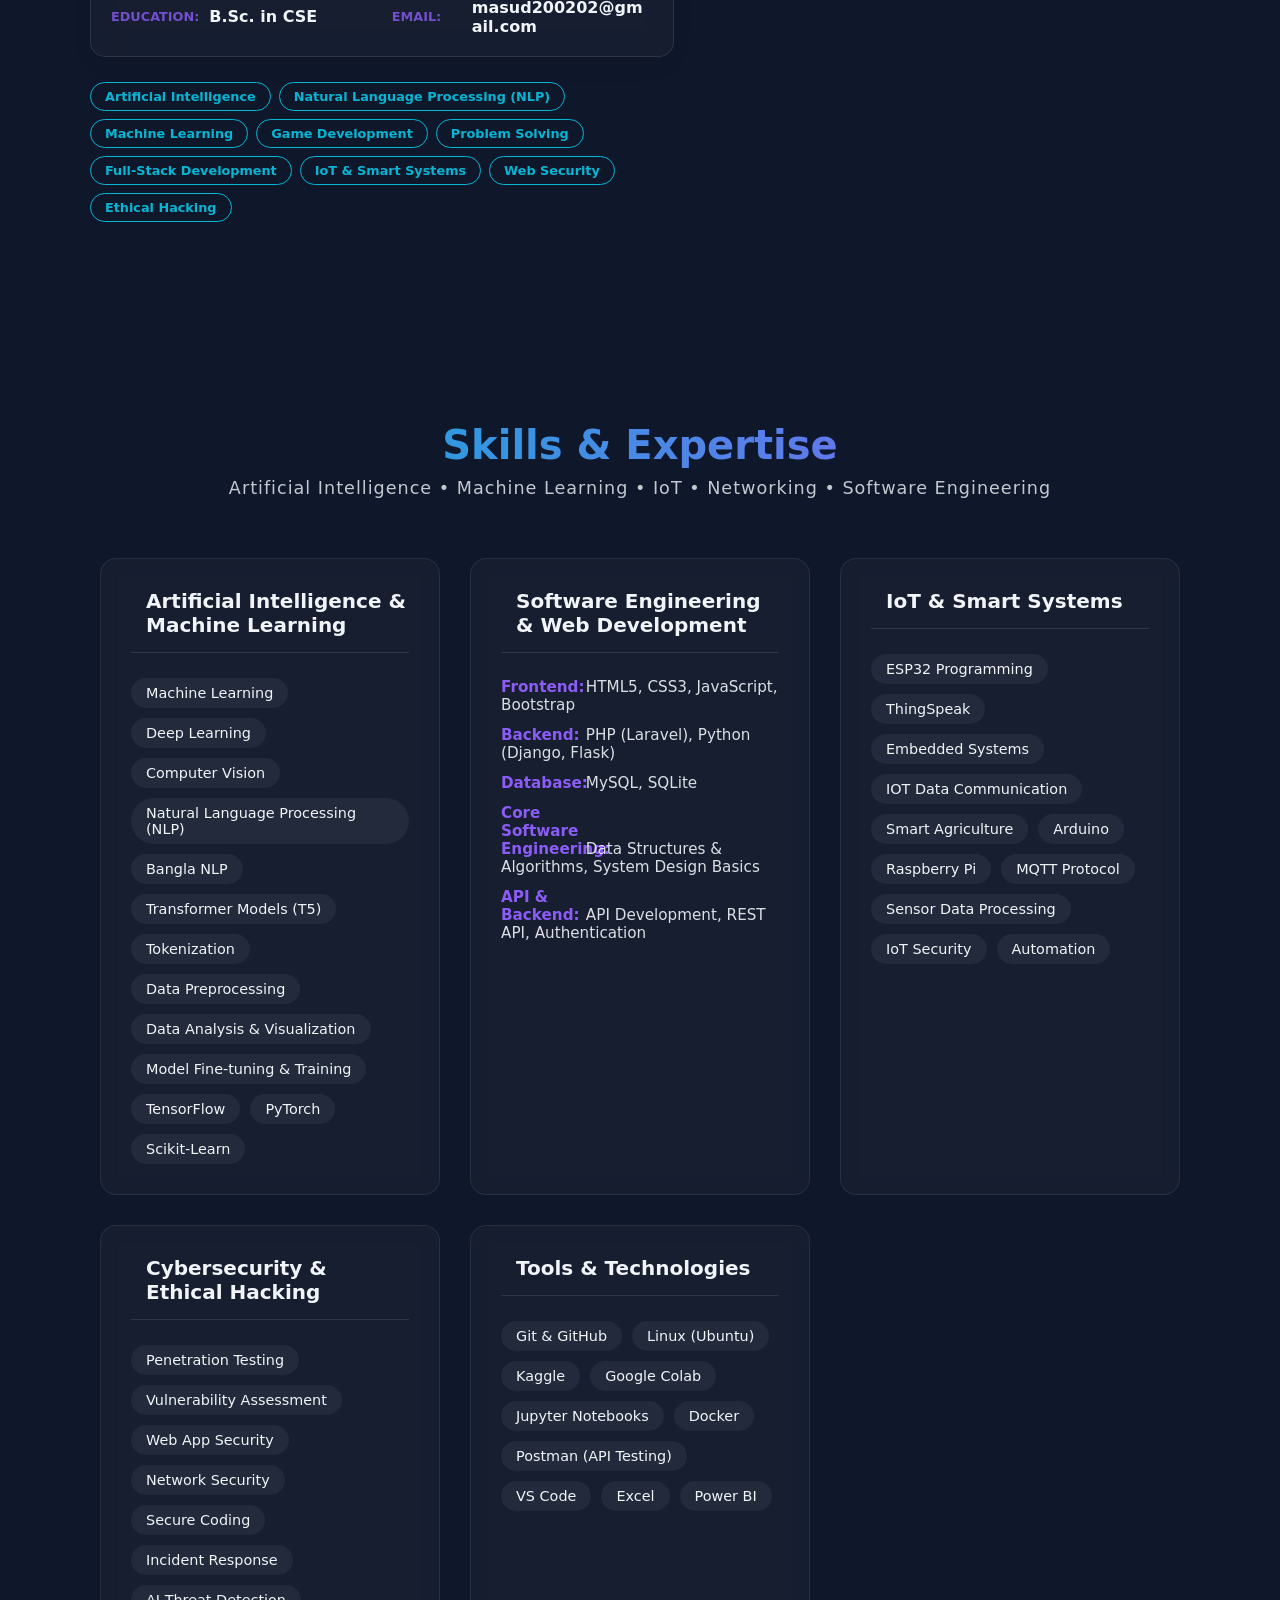
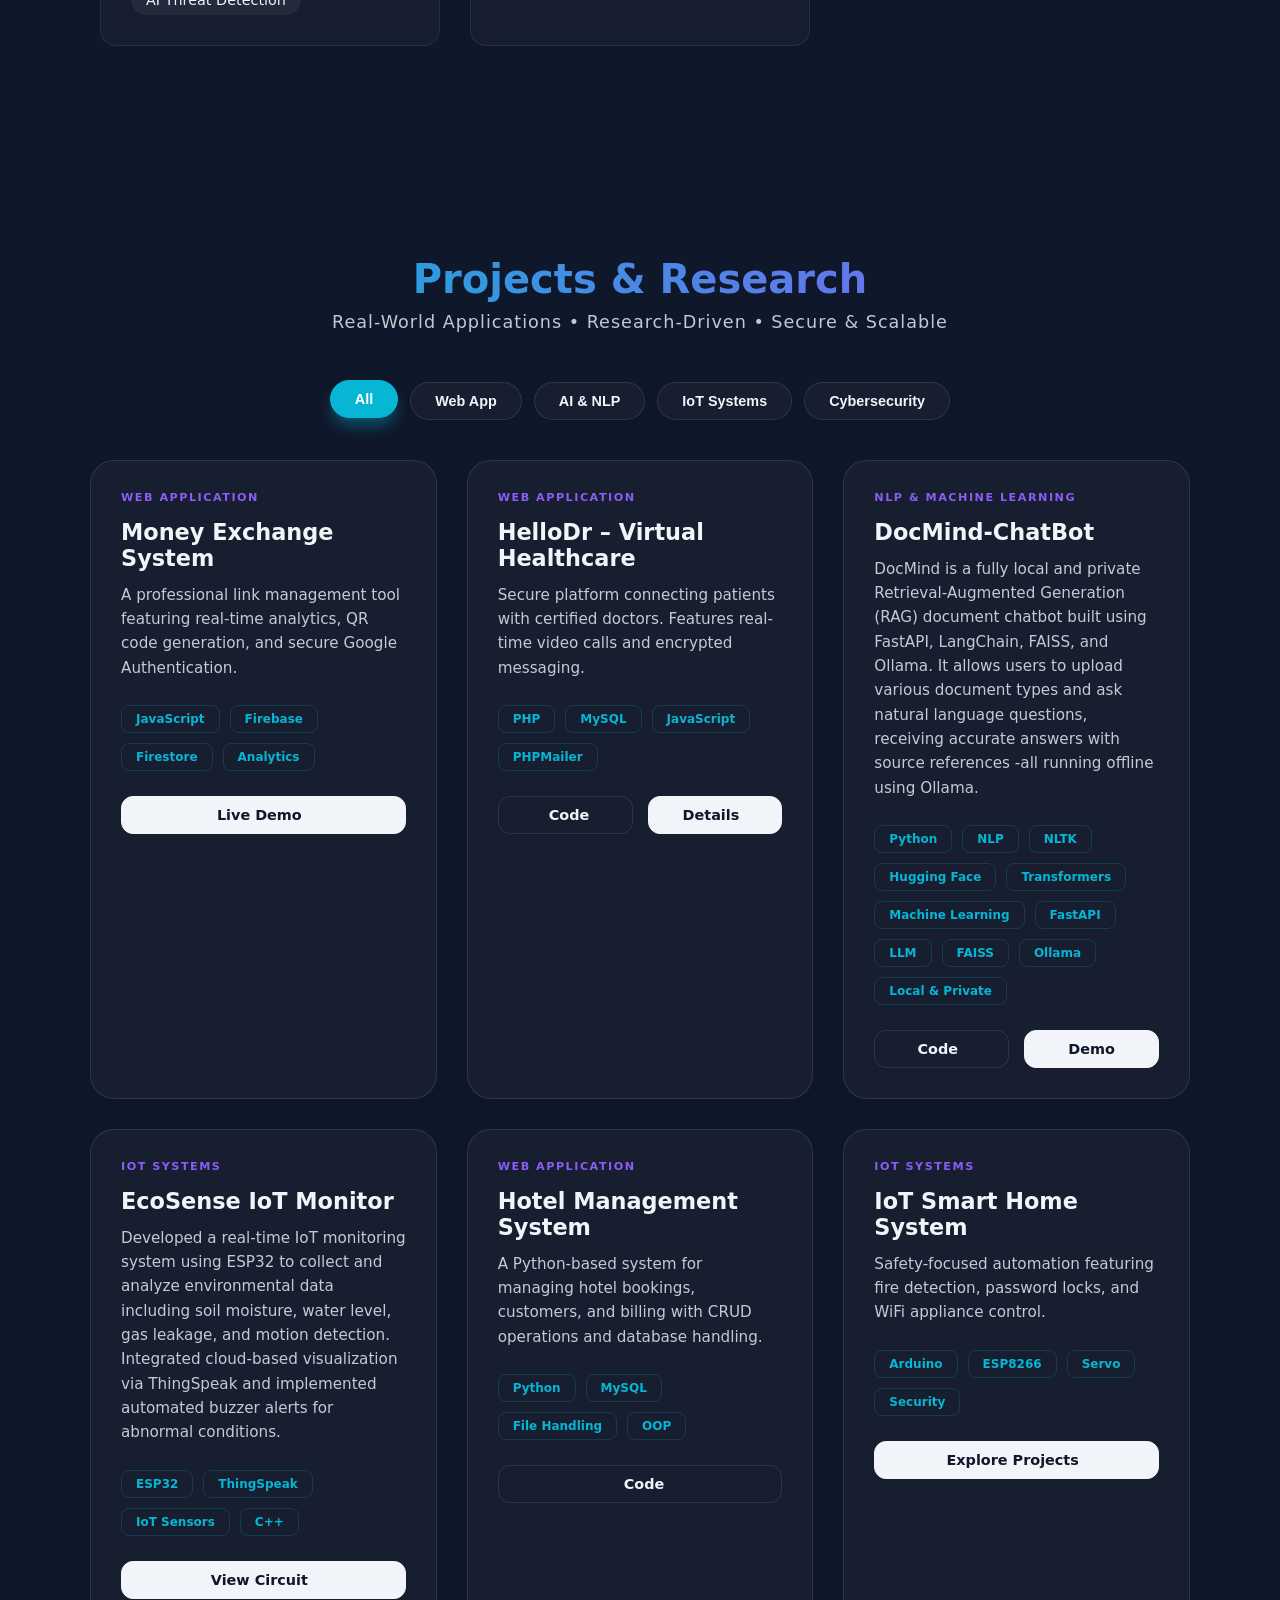
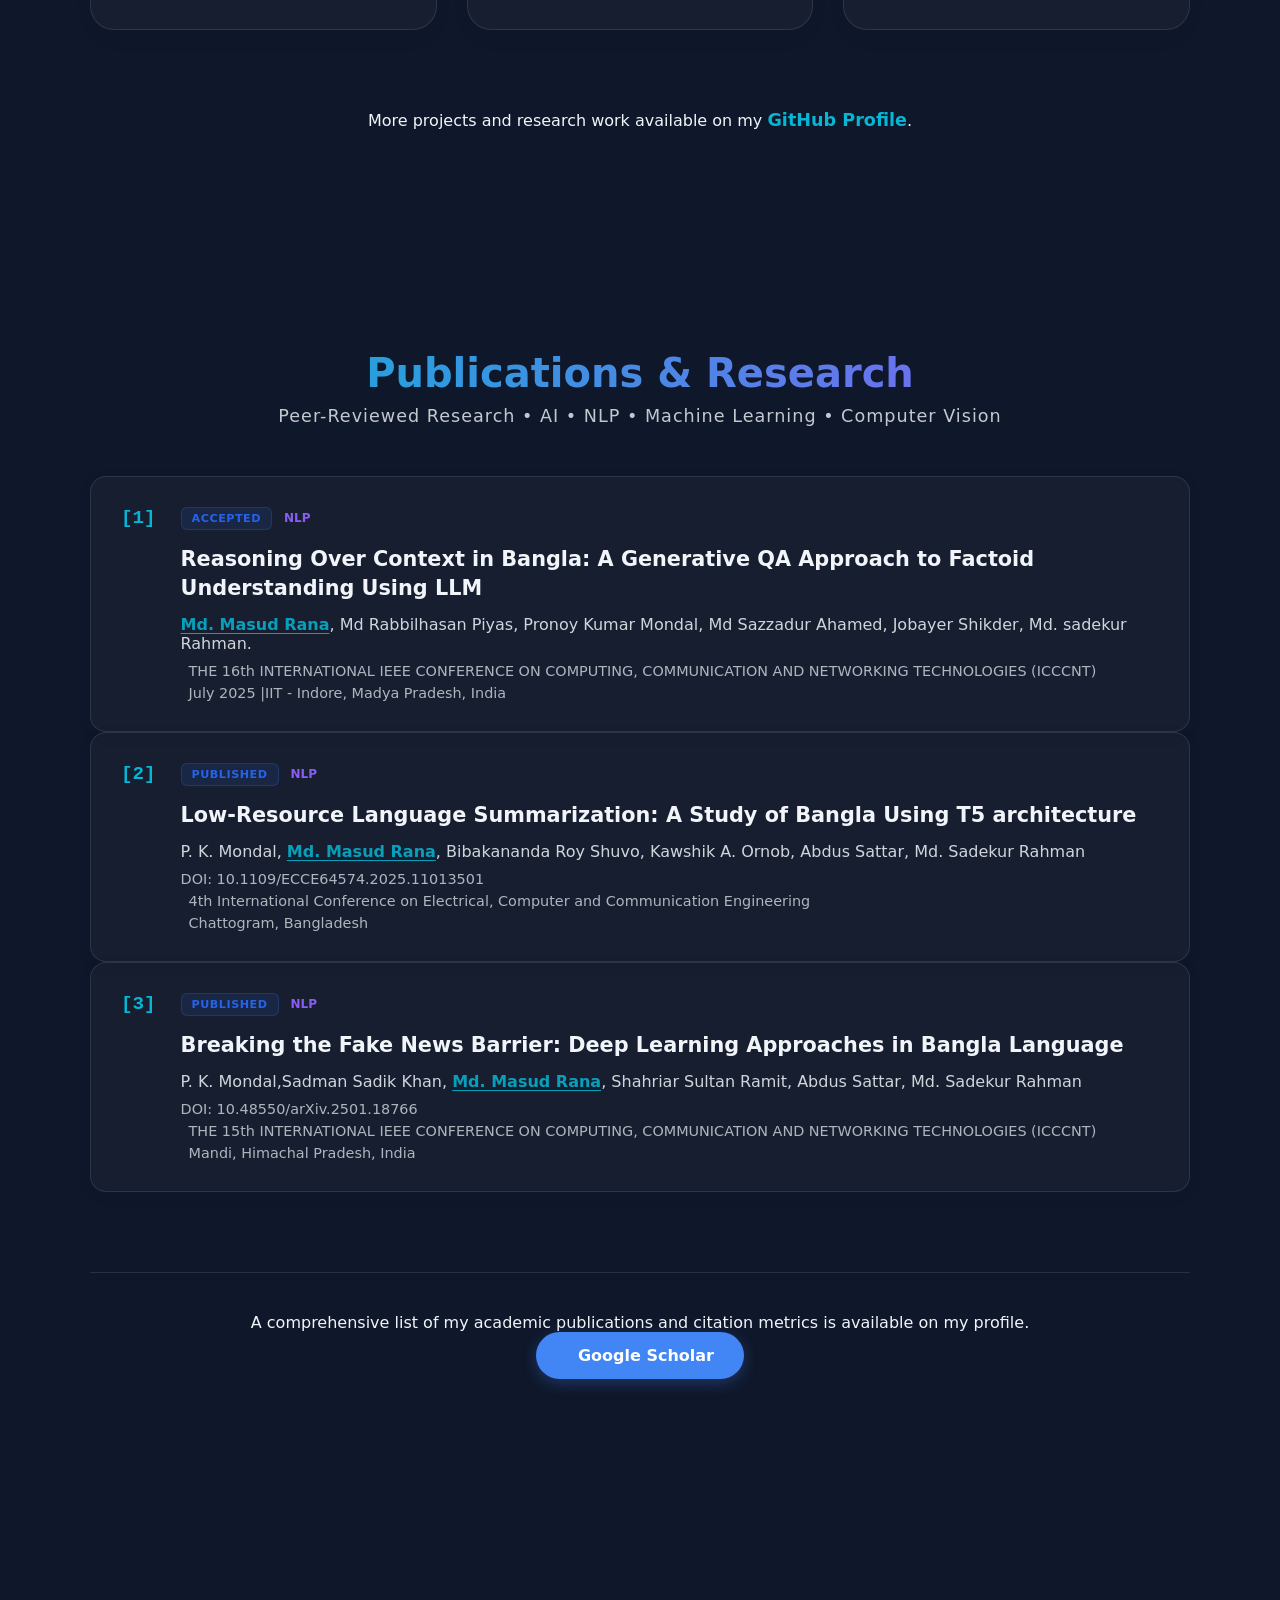
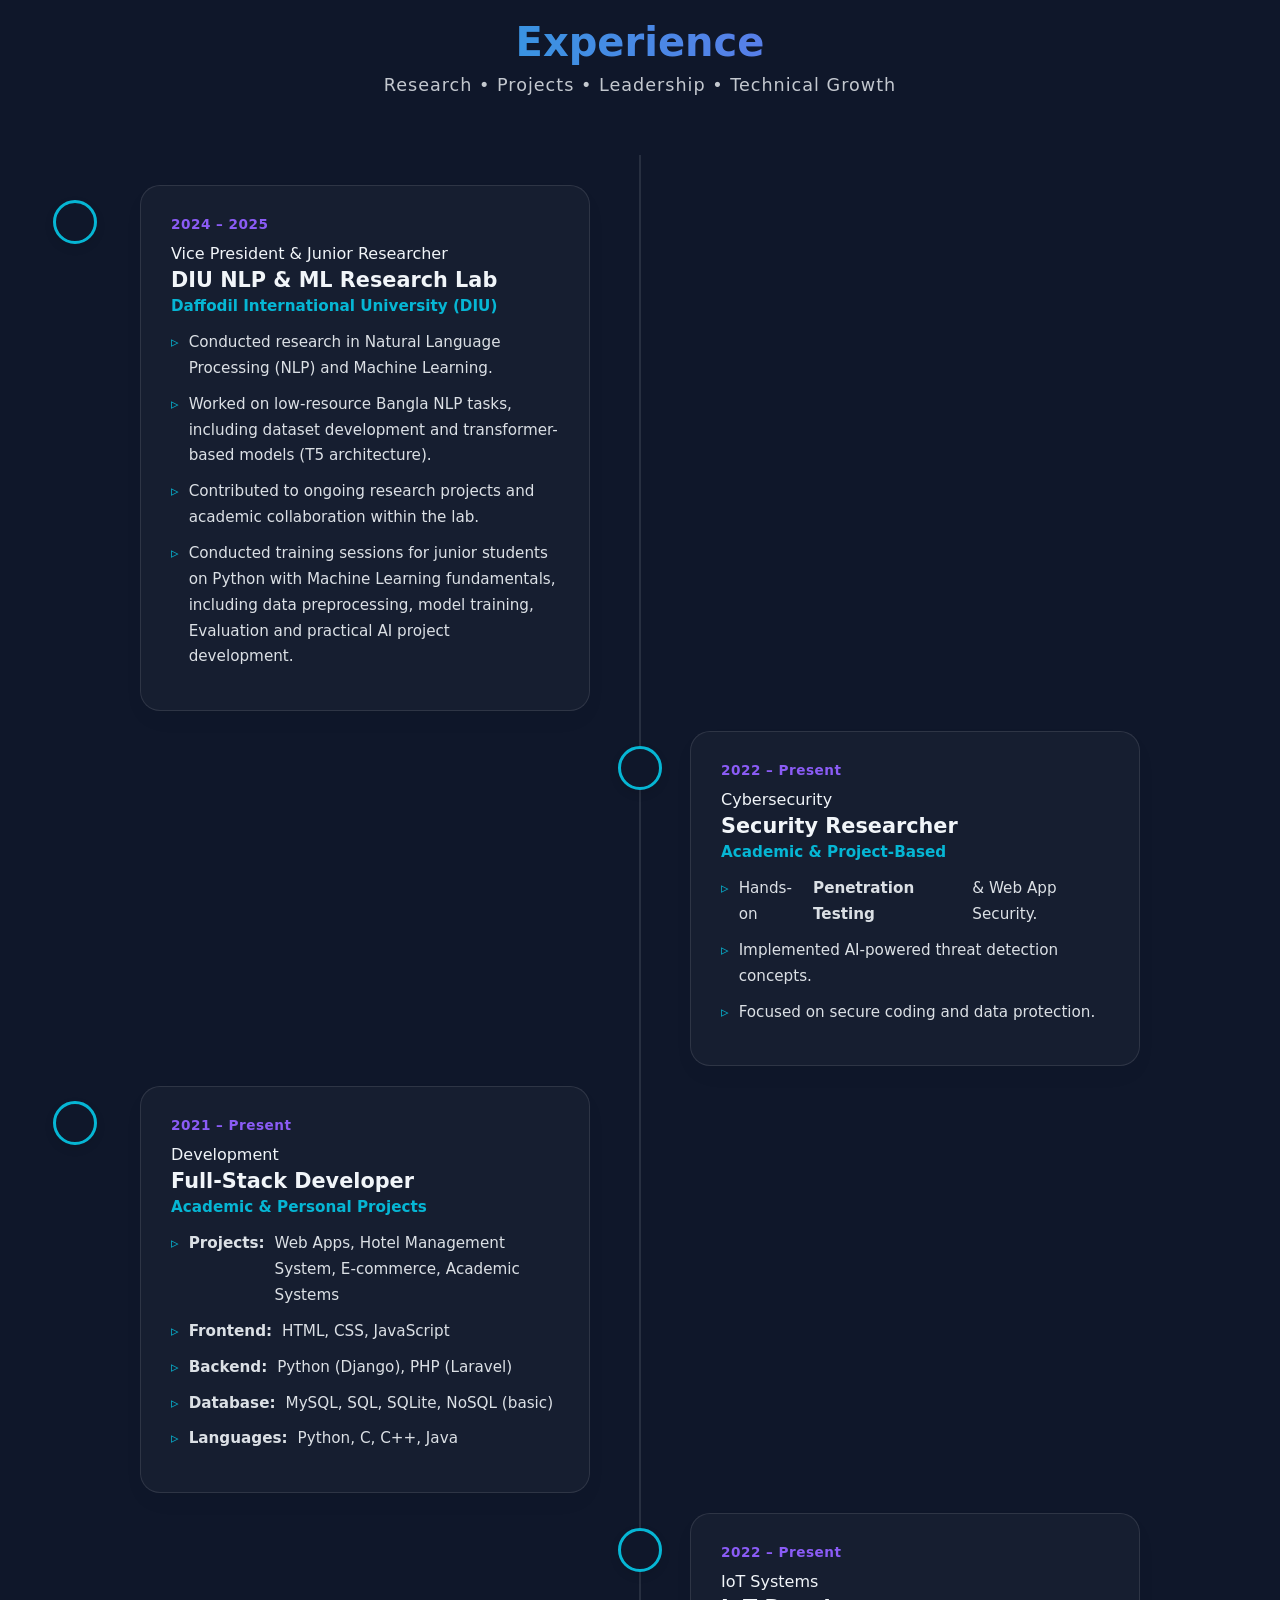
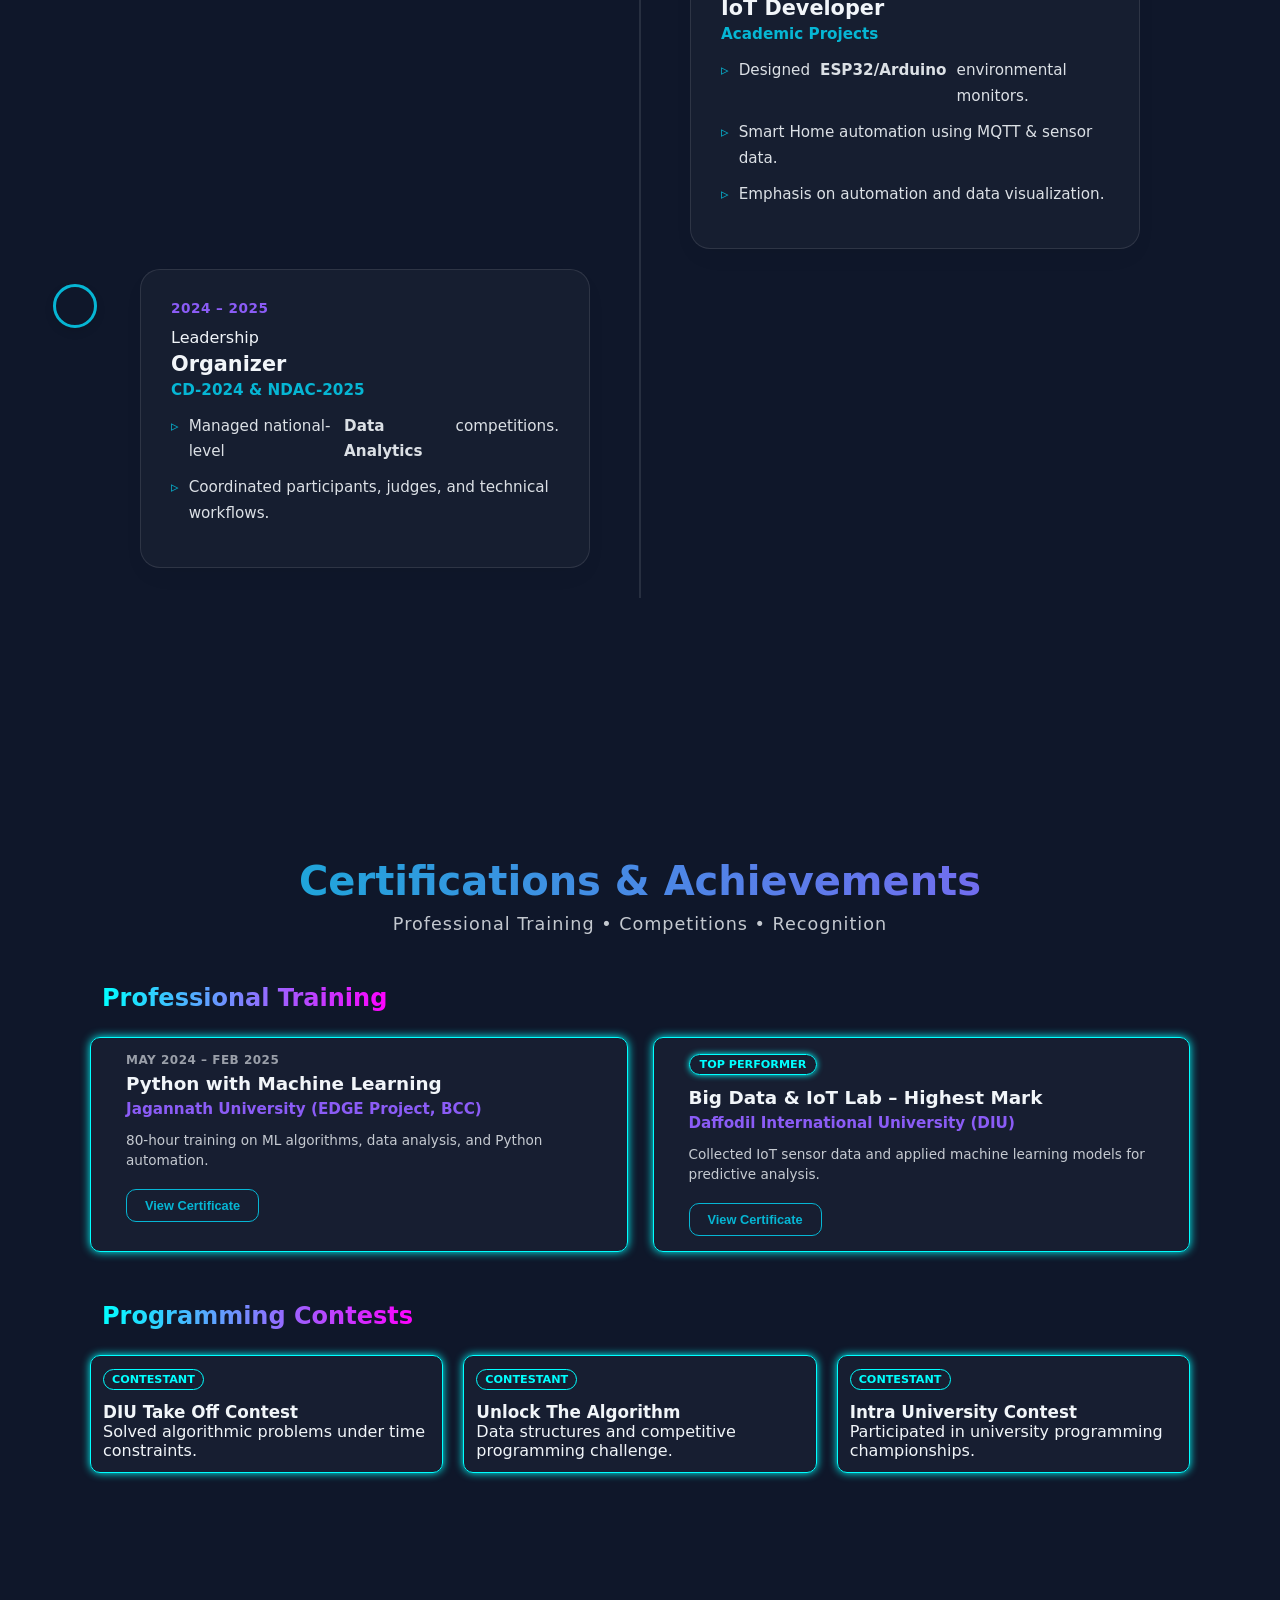
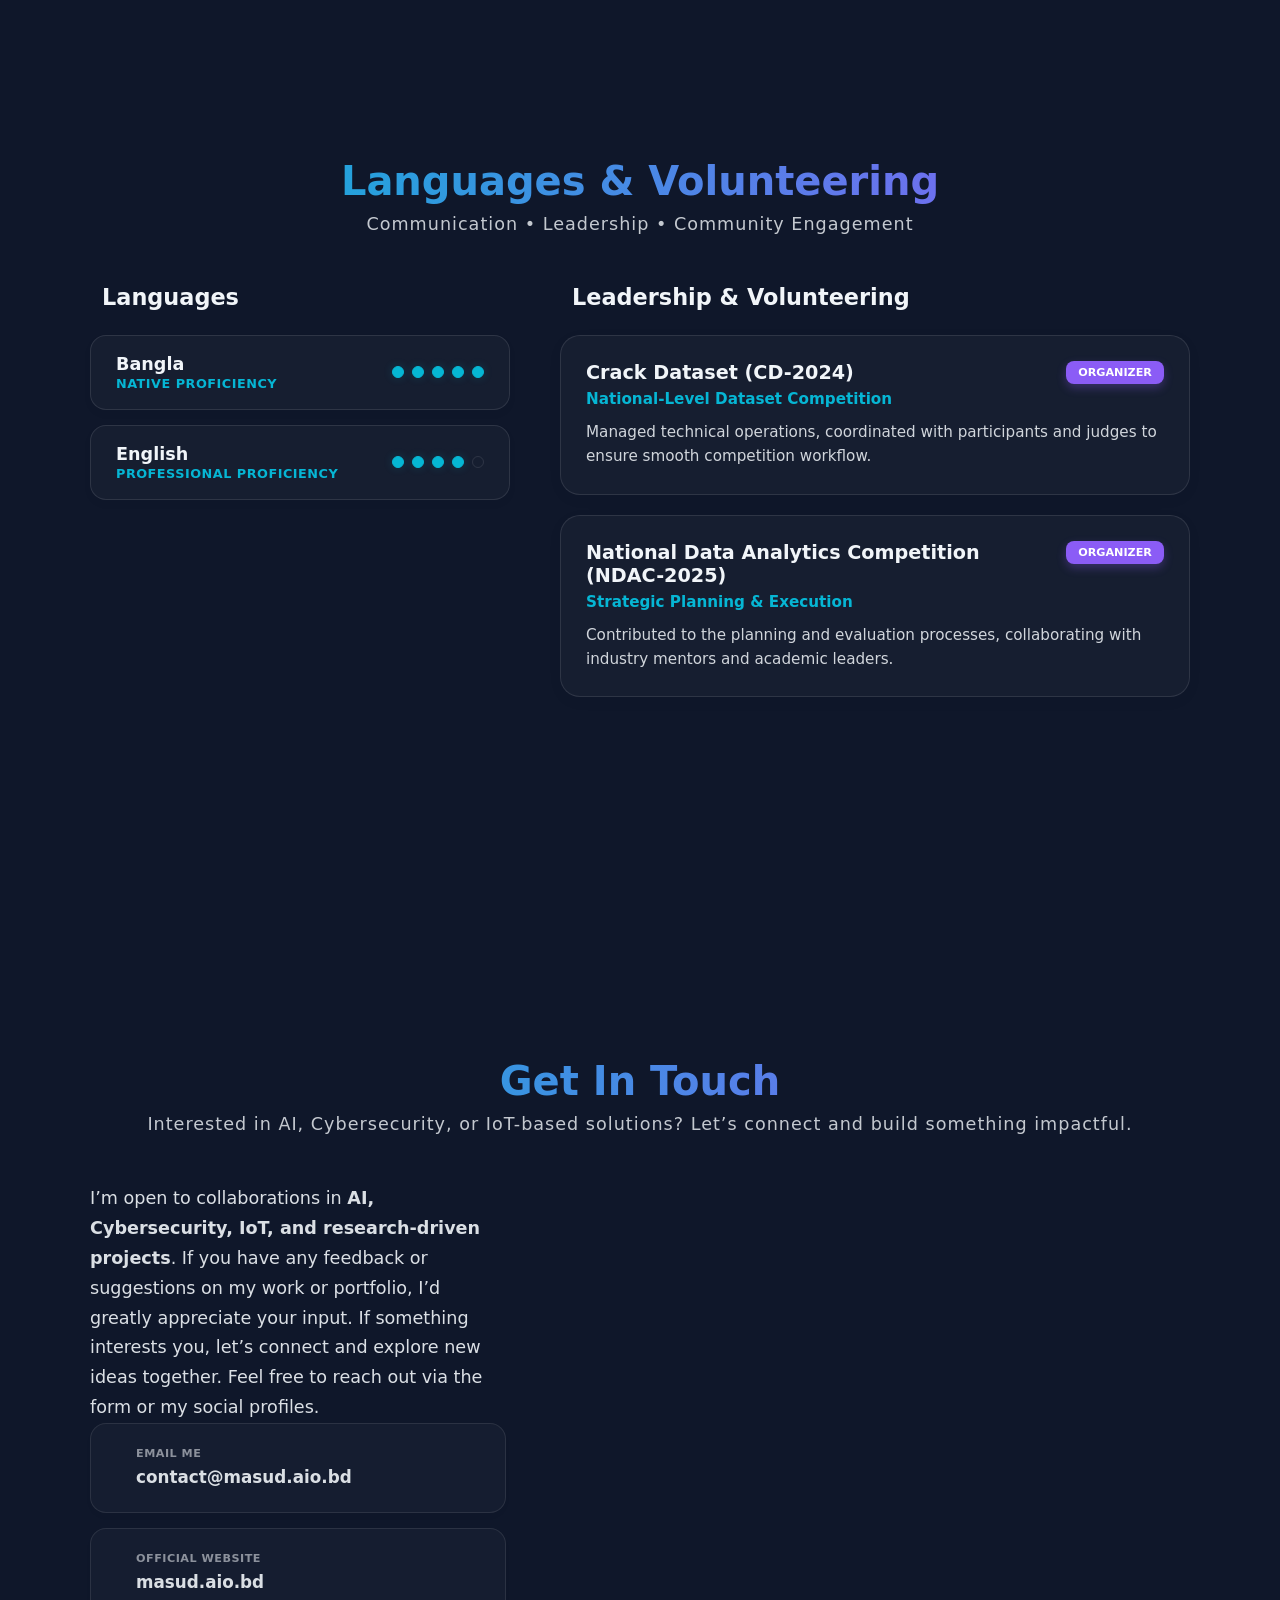
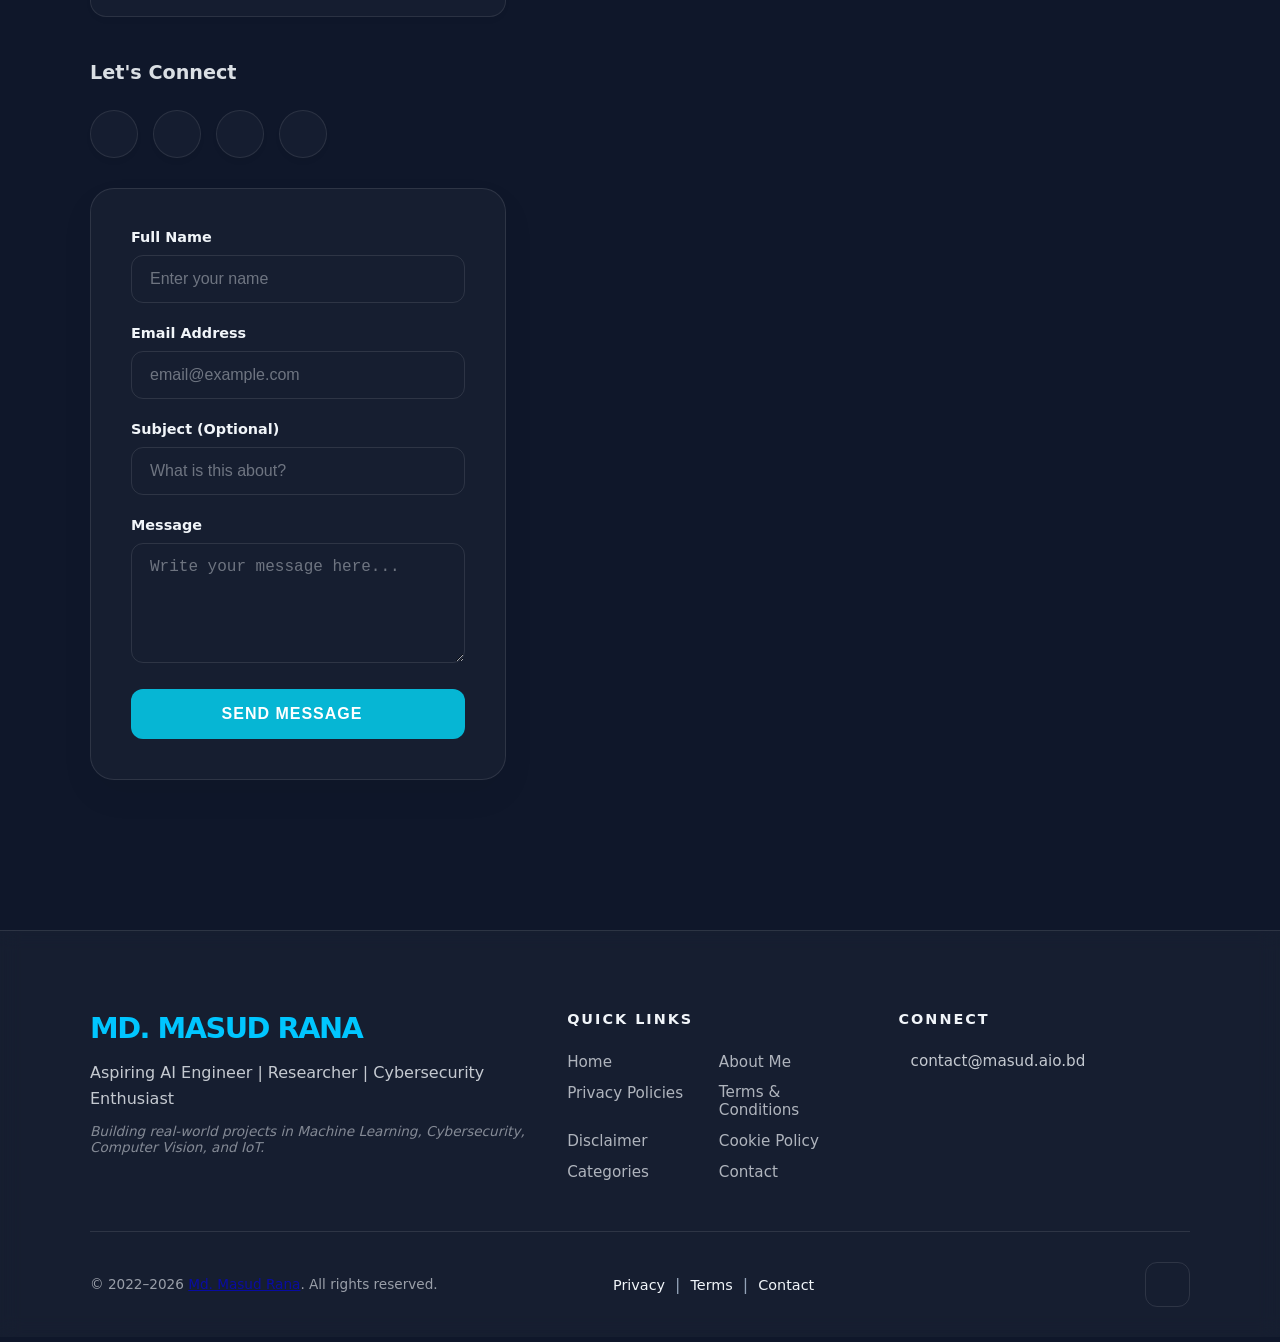
==== commit cbaedb6b: "Update contact section with enhanced collaboration message and updated social links" ====
--- a/index.html
+++ b/index.html
@@ -1089,20 +1089,20 @@
           <div class="section-header fade-up">
             <h2 class="section-title">Get In Touch</h2>
             <p class="section-subtitle">
-              Let’s collaborate, research, or build something impactful together
+             Interested in AI, Cybersecurity, or IoT-based solutions? Let’s connect and build something impactful.
             </p>
           </div>
 
           <div class="contact-wrapper">
             <div class="contact-sidebar fade-up">
               <div class="cta-message">
-                <p>
-                  I’m open to collaborations in
-                  <strong
-                    >Cybersecurity, AI, Web Development, and Research</strong
-                  >. Feel free to reach out via the form or my social handles.
-                </p>
-              </div>
+                
+                  <p> I’m open to collaborations in 
+                  <strong>AI, Cybersecurity, IoT, and research-driven projects</strong>. 
+                  If you have any feedback or suggestions on my work or portfolio, I’d greatly appreciate your input. 
+                  If something interests you, let’s connect and explore new ideas together. 
+                  Feel free to reach out via the form or my social profiles.
+                </p>
 
               <div class="contact-info-cards">
                 <div class="info-card" onclick="copyContactEmail(this)">
@@ -1129,21 +1129,21 @@
                 <h3>Let's Connect</h3>
                 <div class="social-icons">
                   <a
-                    href="https://github.com/kawshik-ornob8"
+                    href="https://github.com/masud770"
                     target="_blank"
                     rel="noopener noreferrer"
                     aria-label="GitHub"
                     ><i class="ri-github-fill"></i
                   ></a>
                   <a
-                    href="https://www.linkedin.com/in/kawshik-ornob8/"
+                    href="https://www.linkedin.com/in/masudr760/"
                     target="_blank"
                     rel="noopener noreferrer"
                     aria-label="LinkedIn"
                     ><i class="ri-linkedin-box-fill"></i
                   ></a>
                   <a
-                    href="https://scholar.google.com/citations?user=qiquvv0AAAAJ&hl=en&oi=ao"
+                    href="https://scholar.google.com/citations?user=BT4JlCEAAAAJ&hl=en&oi=ao"
                     target="_blank"
                     rel="noopener noreferrer"
                     aria-label="Google Scholar"
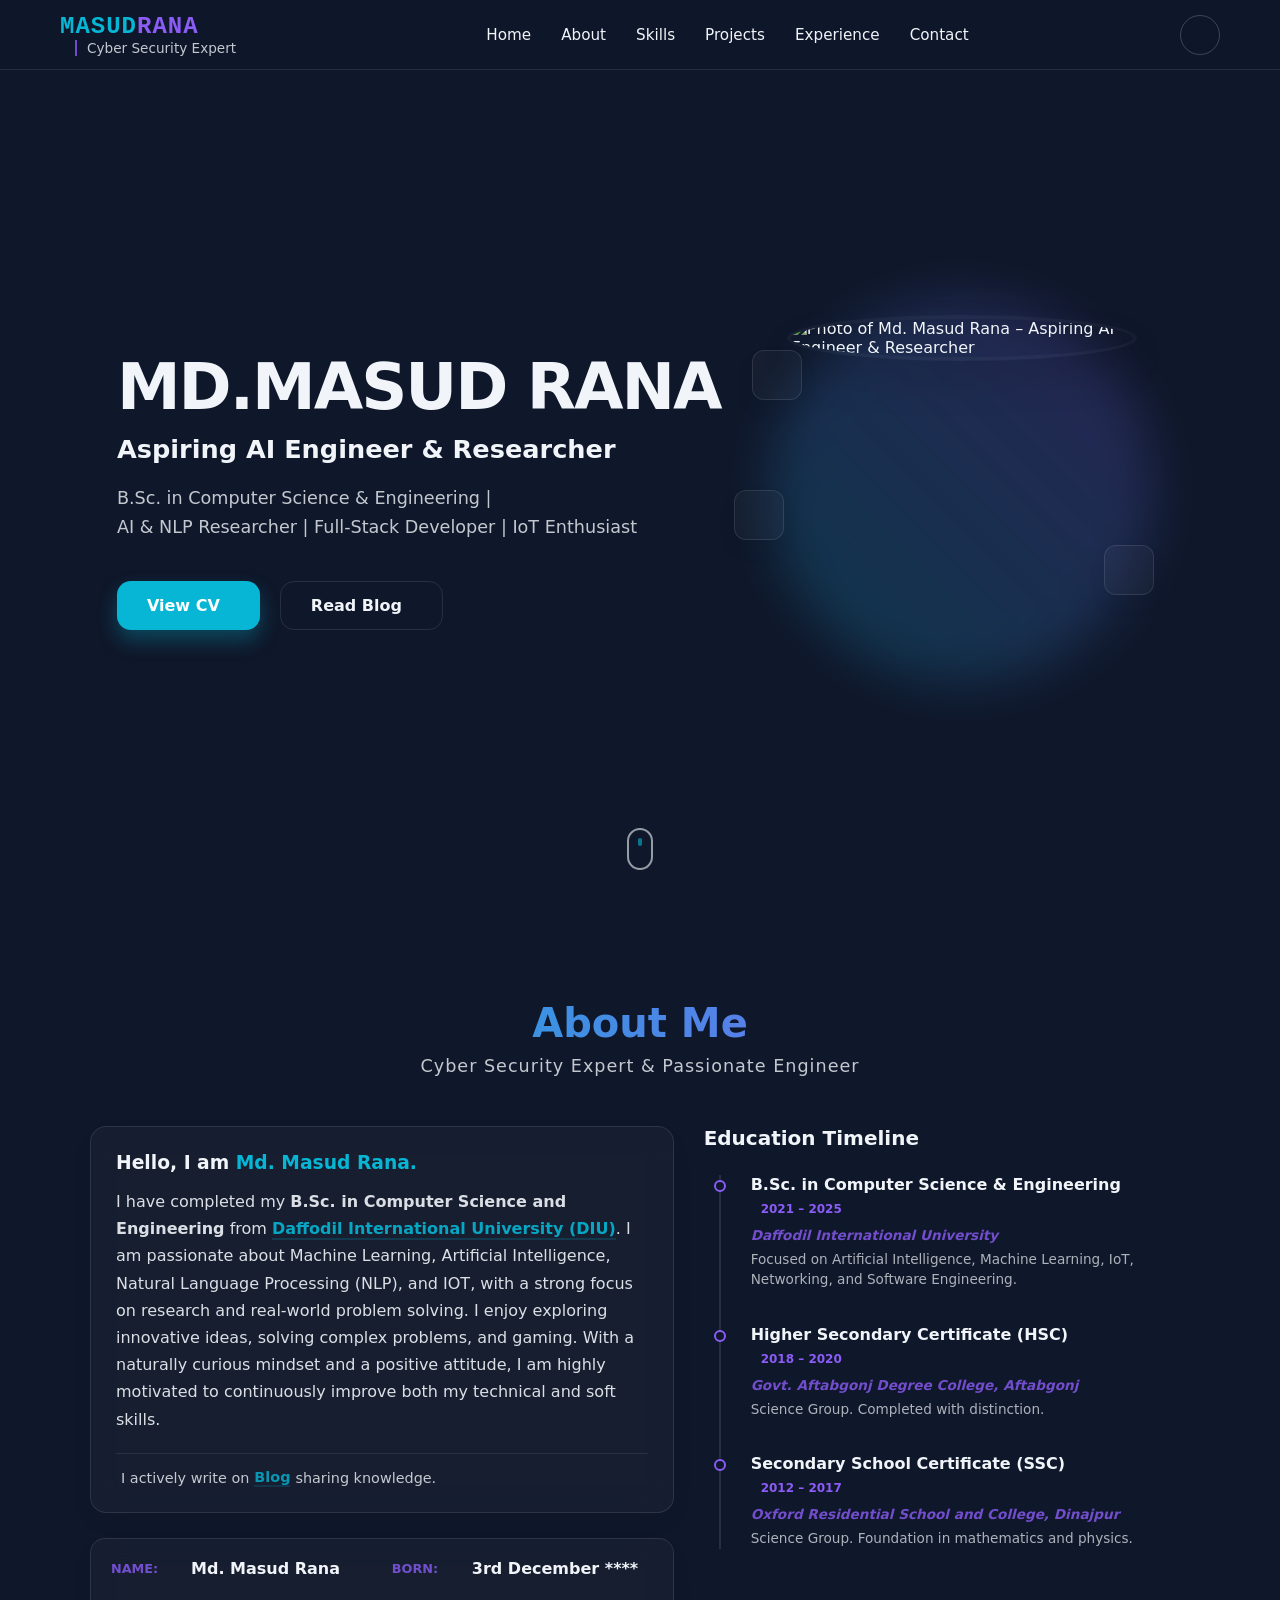
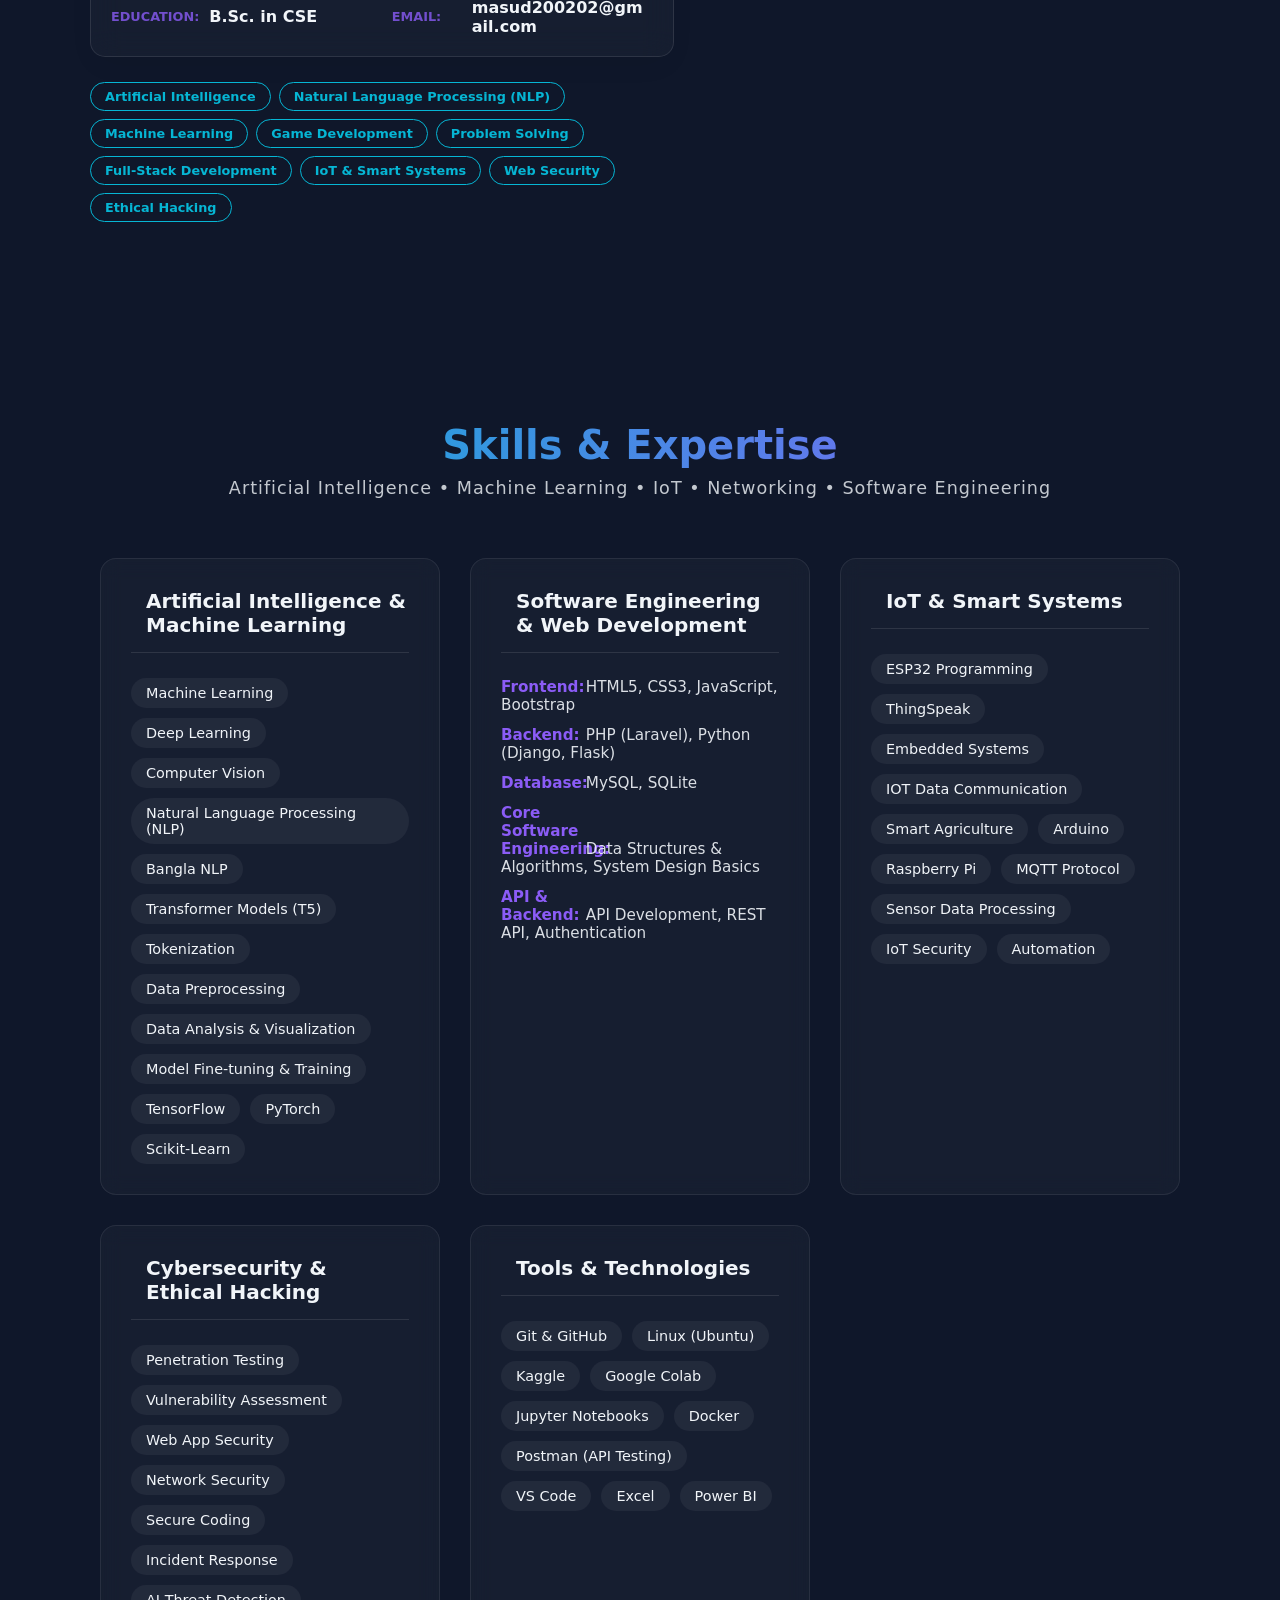
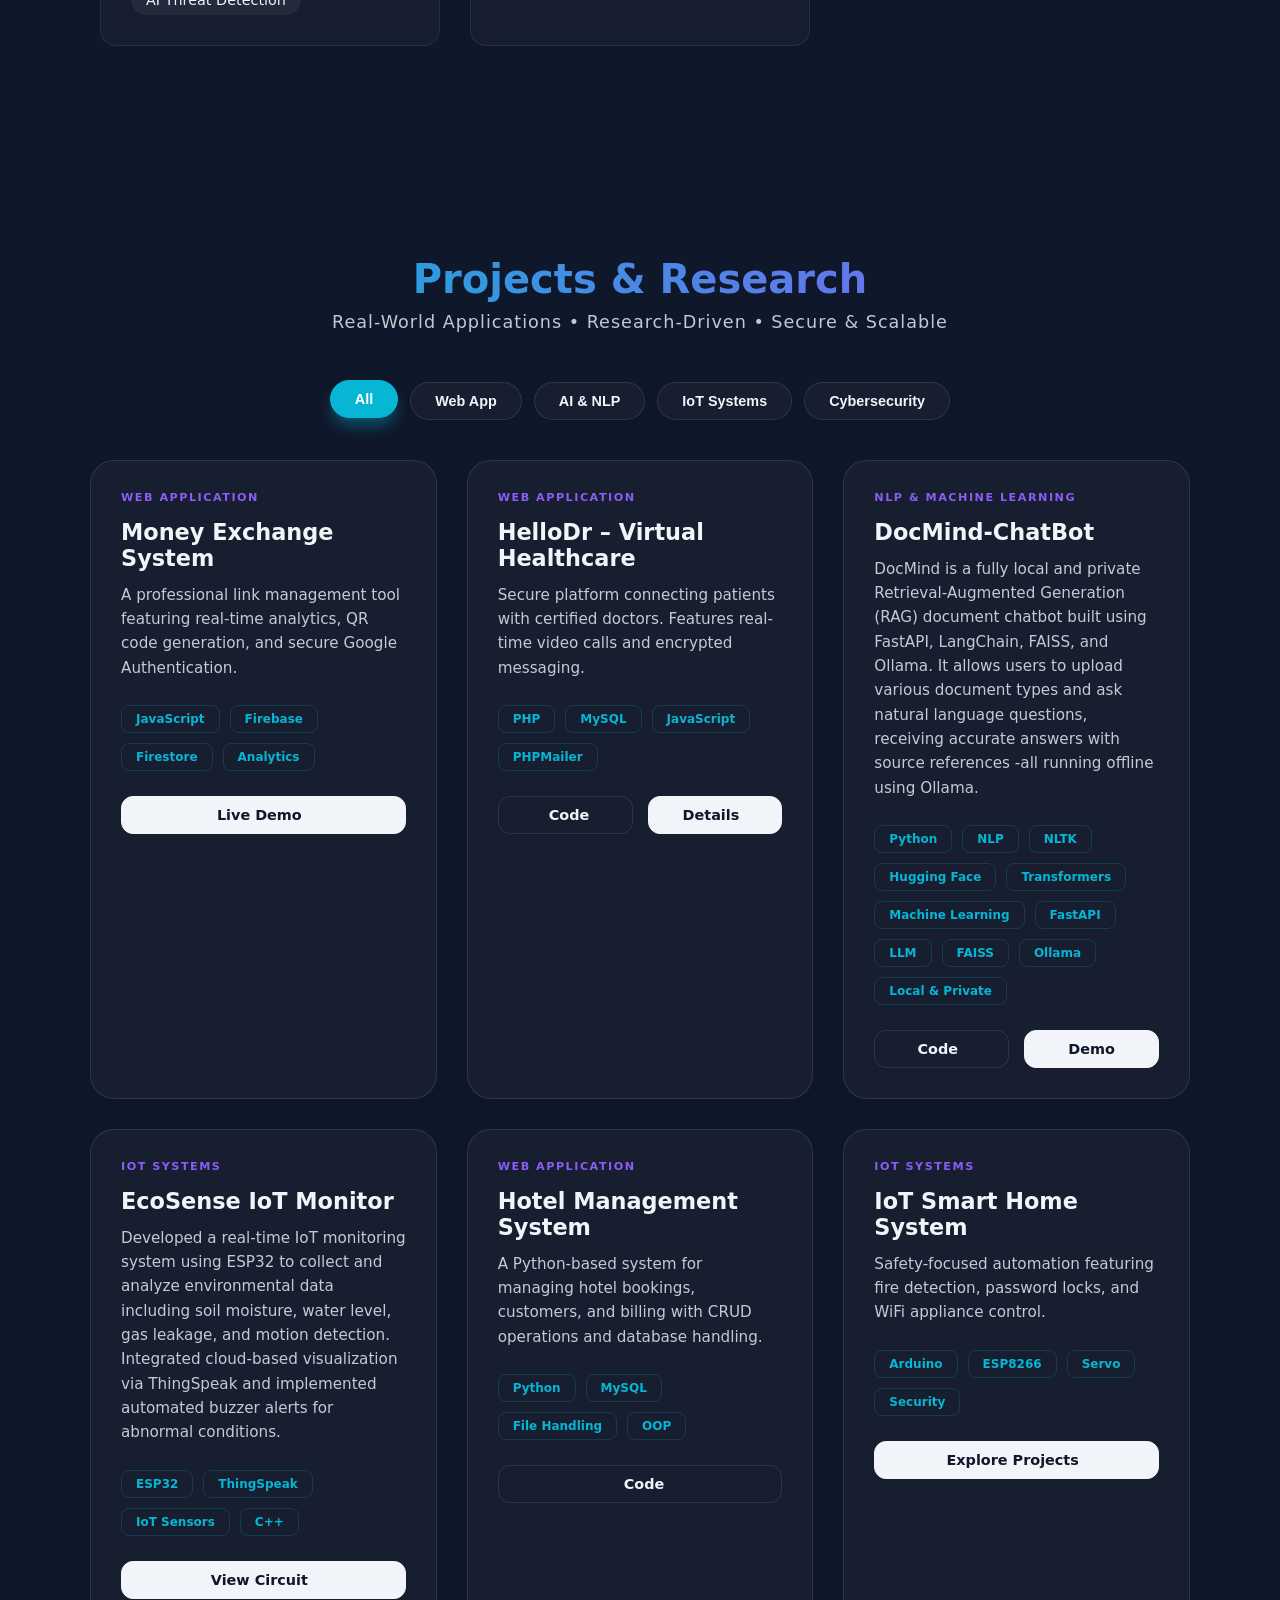
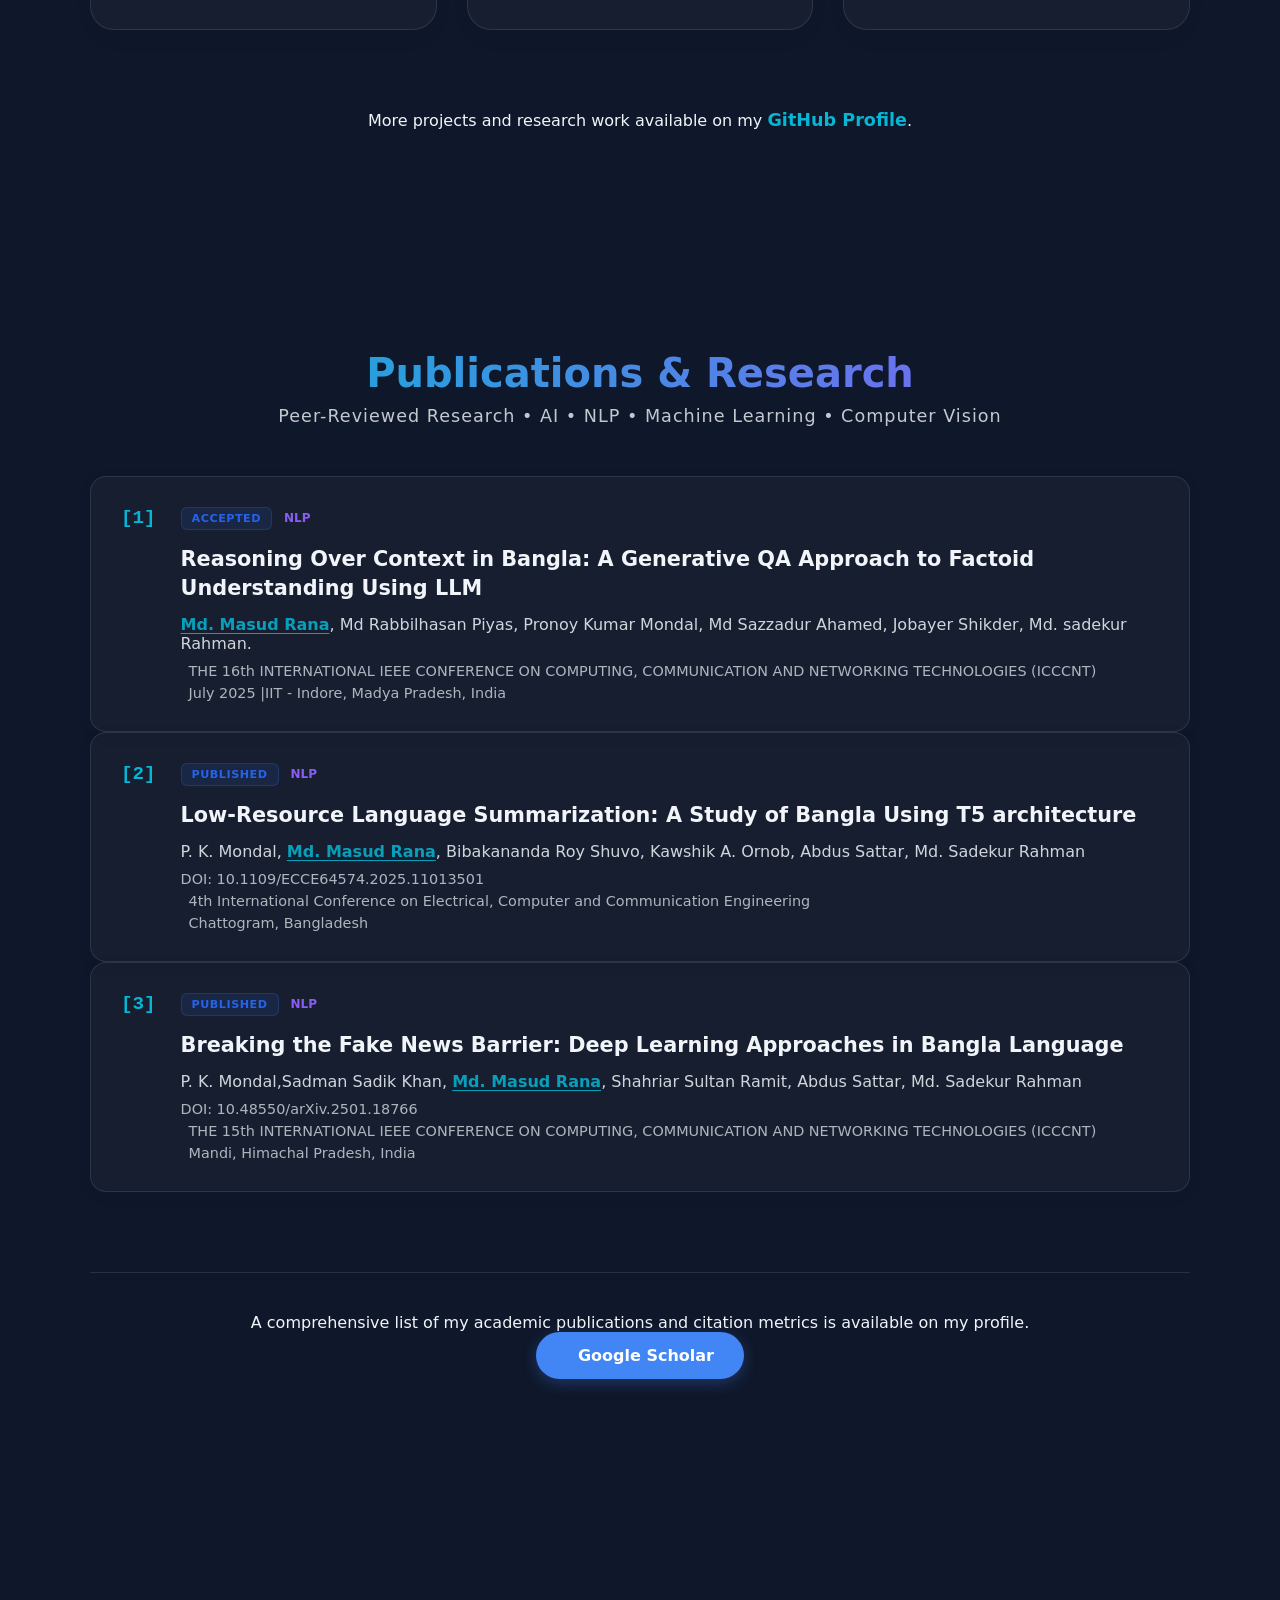
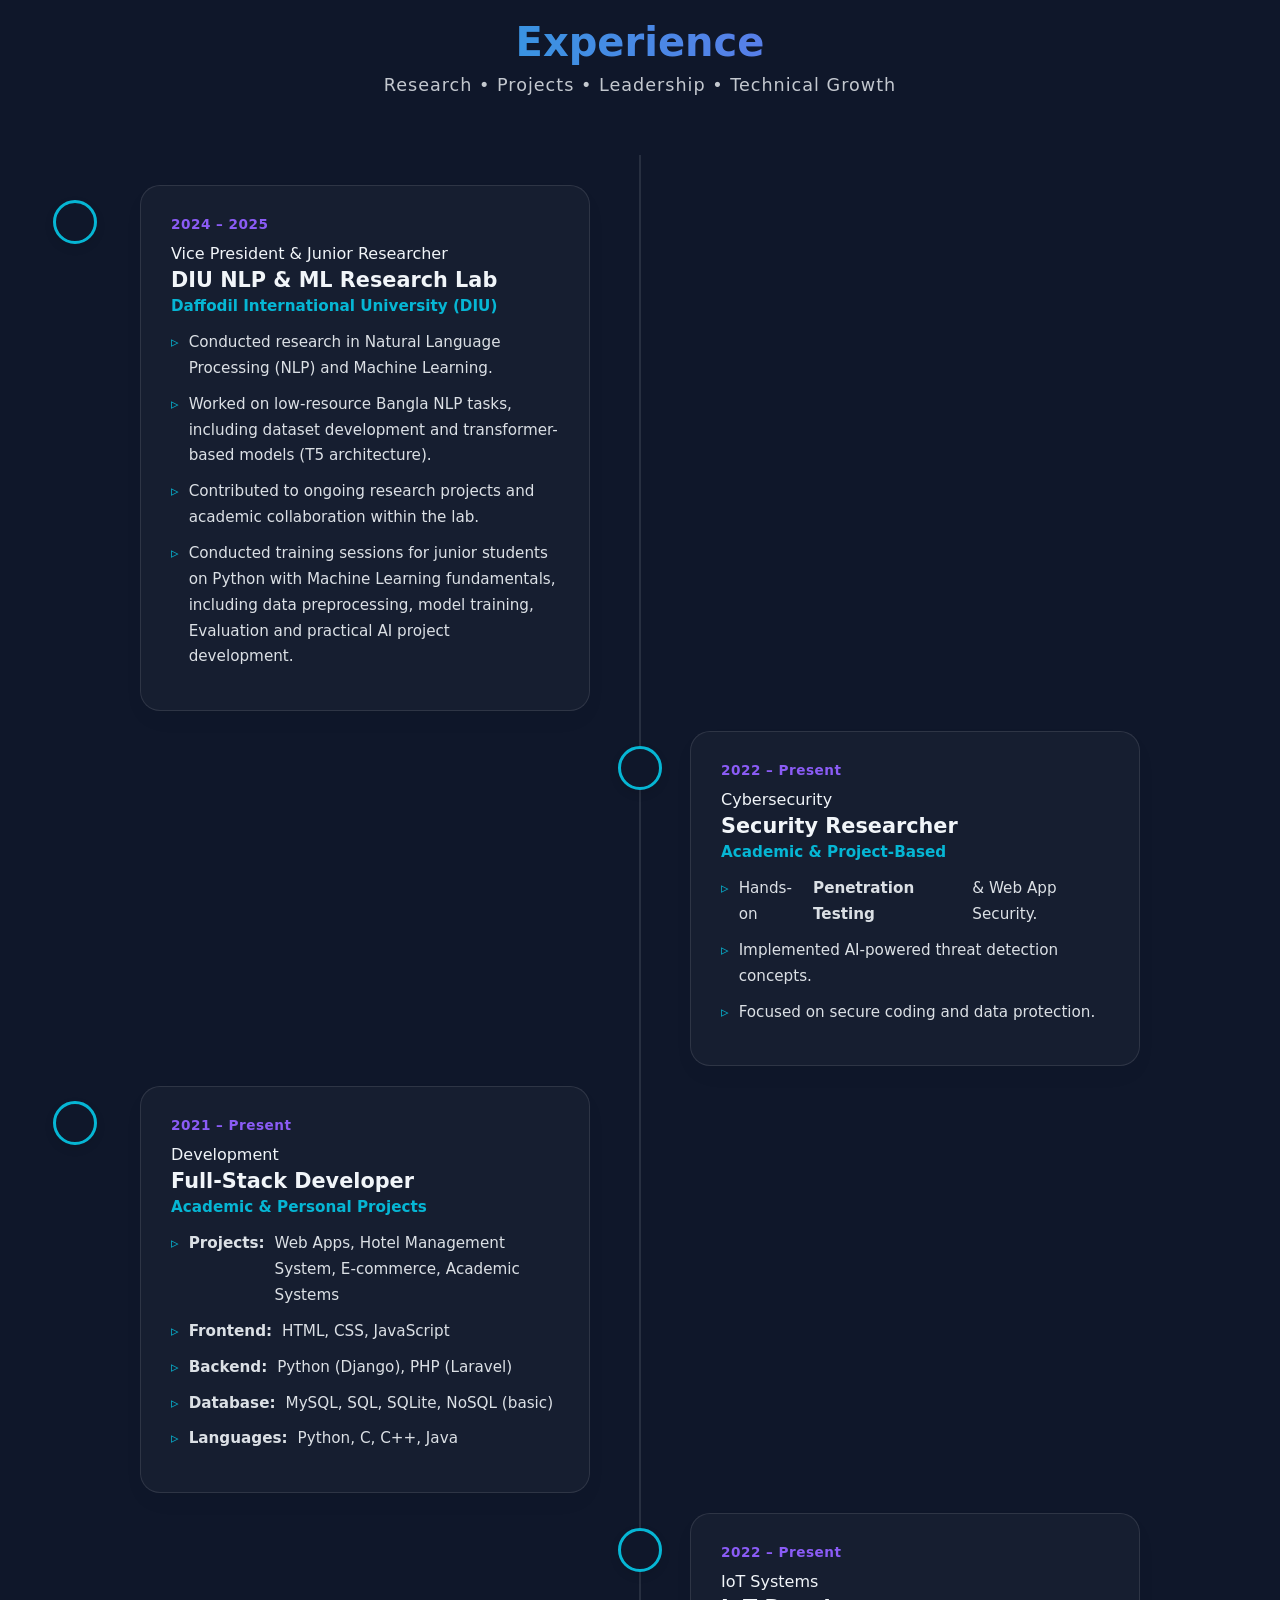
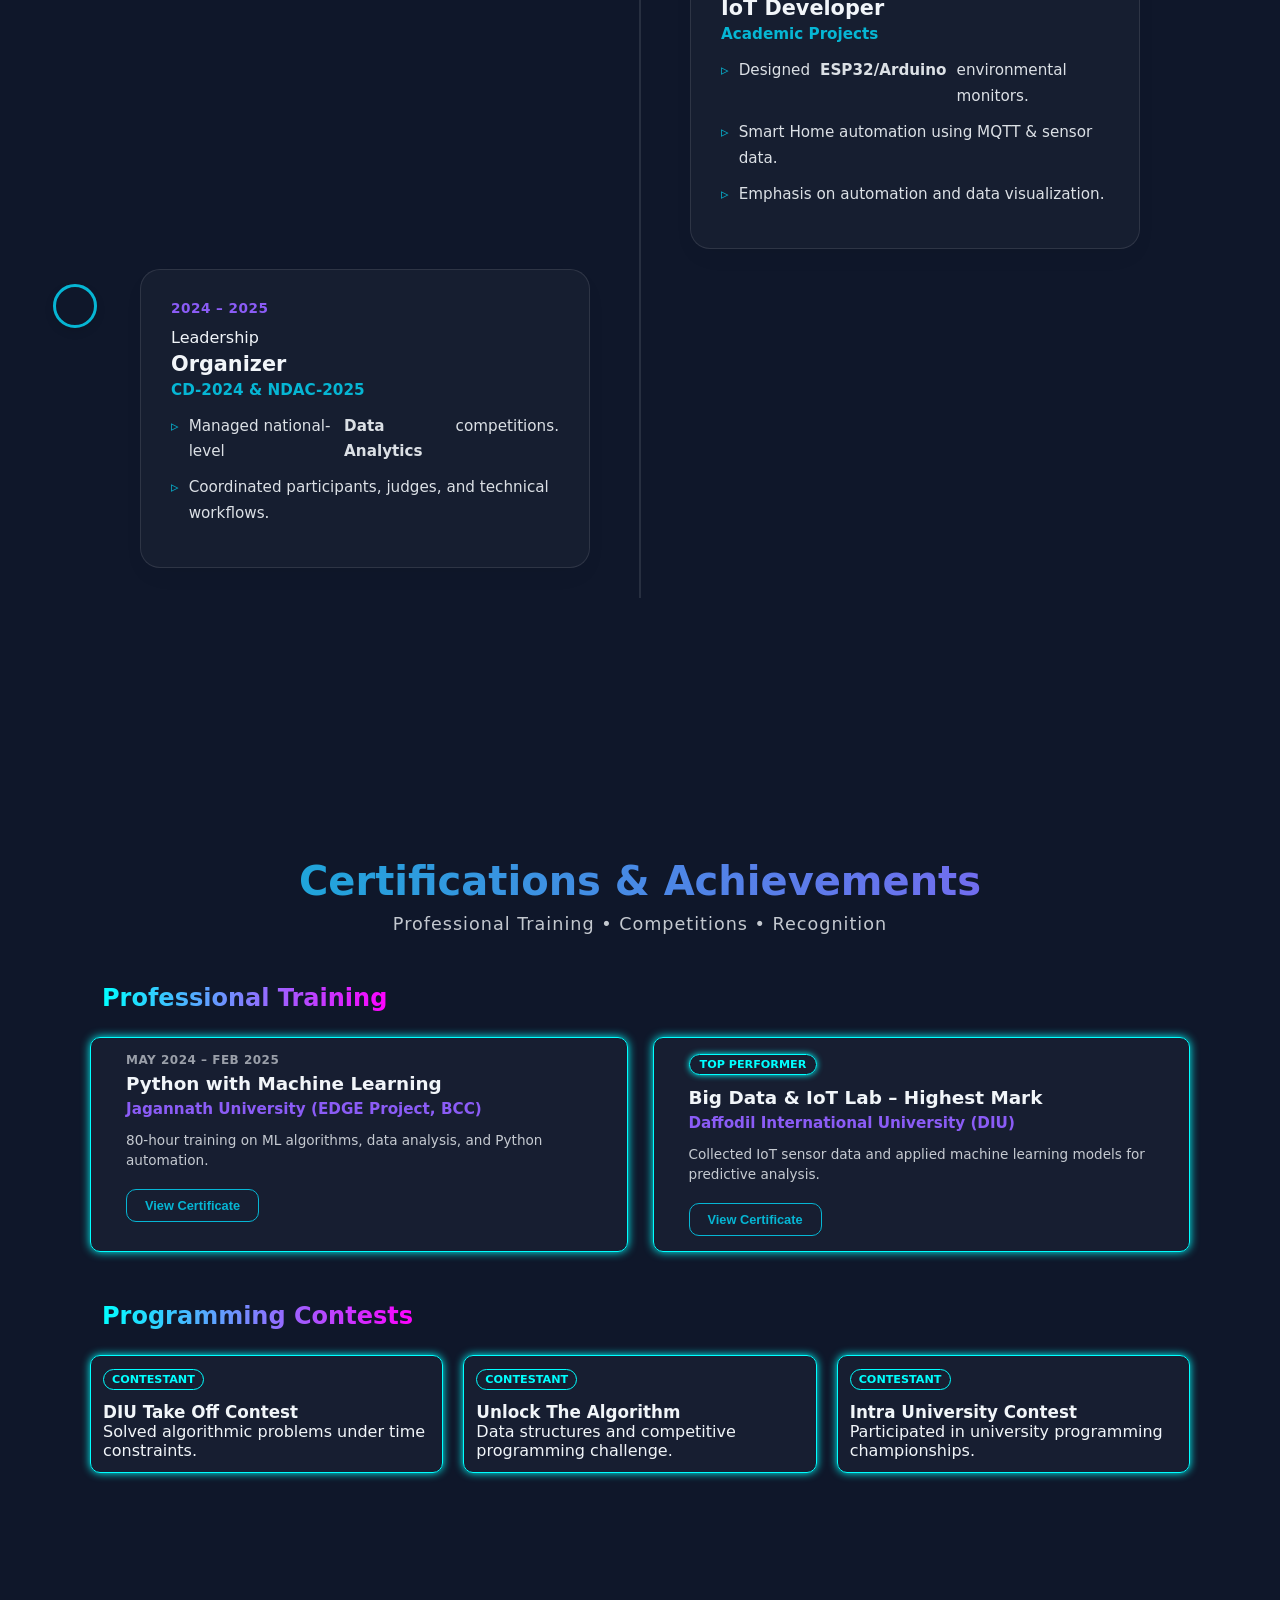
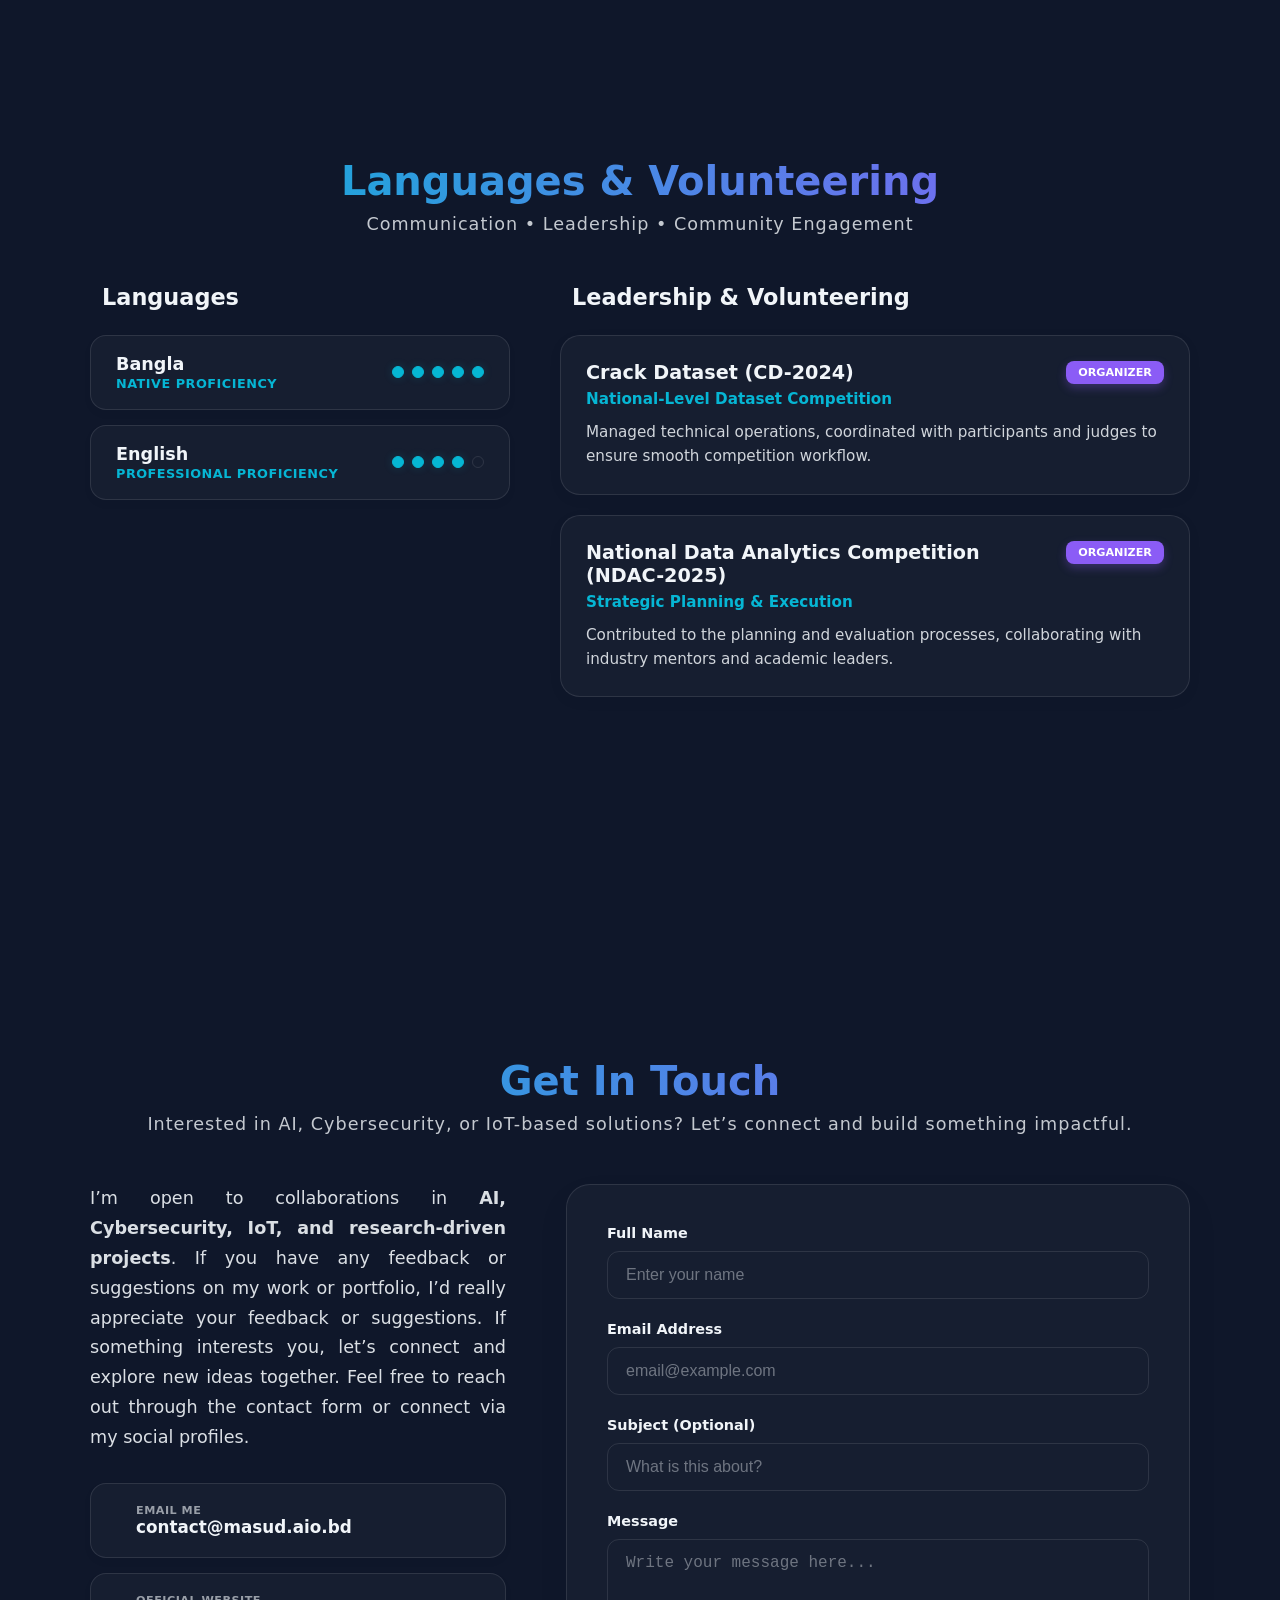
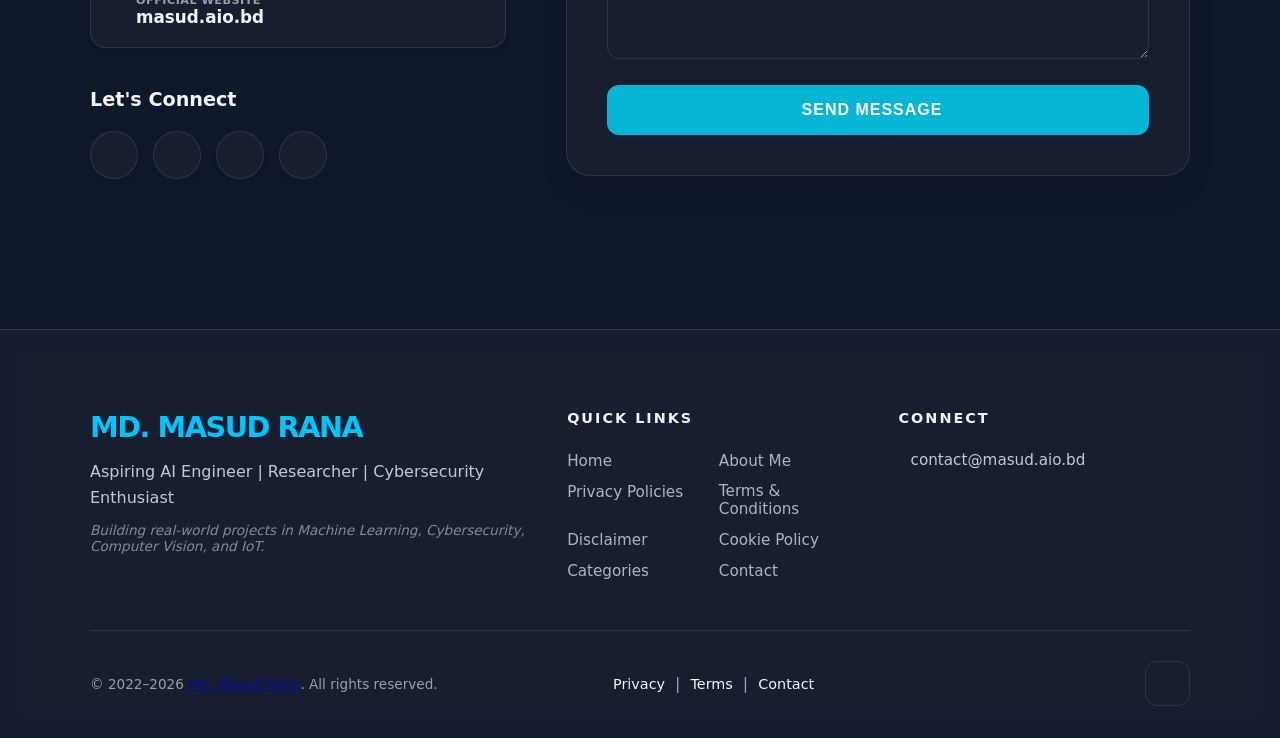
==== commit e436ee58: "Update contact section with improved collaboration message and refined social links" ====
--- a/index.html
+++ b/index.html
@@ -1089,20 +1089,22 @@
           <div class="section-header fade-up">
             <h2 class="section-title">Get In Touch</h2>
             <p class="section-subtitle">
-             Interested in AI, Cybersecurity, or IoT-based solutions? Let’s connect and build something impactful.
+              Interested in AI, Cybersecurity, or IoT-based solutions? Let’s connect and build something impactful.
             </p>
           </div>
 
           <div class="contact-wrapper">
             <div class="contact-sidebar fade-up">
+              
               <div class="cta-message">
-                
-                  <p> I’m open to collaborations in 
+                <p style="text-align: justify;">
+                  I’m open to collaborations in 
                   <strong>AI, Cybersecurity, IoT, and research-driven projects</strong>. 
-                  If you have any feedback or suggestions on my work or portfolio, I’d greatly appreciate your input. 
+                  If you have any feedback or suggestions on my work or portfolio, I’d really appreciate your feedback or suggestions. 
                   If something interests you, let’s connect and explore new ideas together. 
-                  Feel free to reach out via the form or my social profiles.
-                </p>
+                  Feel free to reach out through the contact form or connect via my social profiles.
+                </p>
+              </div>
 
               <div class="contact-info-cards">
                 <div class="info-card" onclick="copyContactEmail(this)">
@@ -1128,86 +1130,44 @@
               <div class="social-connect">
                 <h3>Let's Connect</h3>
                 <div class="social-icons">
-                  <a
-                    href="https://github.com/masud770"
-                    target="_blank"
-                    rel="noopener noreferrer"
-                    aria-label="GitHub"
-                    ><i class="ri-github-fill"></i
-                  ></a>
-                  <a
-                    href="https://www.linkedin.com/in/masudr760/"
-                    target="_blank"
-                    rel="noopener noreferrer"
-                    aria-label="LinkedIn"
-                    ><i class="ri-linkedin-box-fill"></i
-                  ></a>
-                  <a
-                    href="https://scholar.google.com/citations?user=BT4JlCEAAAAJ&hl=en&oi=ao"
-                    target="_blank"
-                    rel="noopener noreferrer"
-                    aria-label="Google Scholar"
-                    ><i class="ri-google-line"></i
-                  ></a>
-                  <a
-                    href="https://masud.aio.bd/blog/"
-                    target="_blank"
-                    rel="noopener noreferrer"
-                    aria-label="Blogspot"
-                    ><i class="ri-quill-pen-fill"></i
-                  ></a>
+                  <a href="https://github.com/masud770" target="_blank" rel="noopener noreferrer" aria-label="GitHub">
+                    <i class="ri-github-fill"></i>
+                  </a>
+                  <a href="https://www.linkedin.com/in/masudr760/" target="_blank" rel="noopener noreferrer" aria-label="LinkedIn">
+                    <i class="ri-linkedin-box-fill"></i>
+                  </a>
+                  <a href="https://scholar.google.com/citations?user=BT4JlCEAAAAJ&hl=en&oi=ao" target="_blank" rel="noopener noreferrer" aria-label="Google Scholar">
+                    <i class="ri-google-line"></i>
+                  </a>
+                  <a href="https://masud.aio.bd/blog/" target="_blank" rel="noopener noreferrer" aria-label="Blogspot">
+                    <i class="ri-quill-pen-fill"></i>
+                  </a>
                 </div>
               </div>
             </div>
 
             <div class="contact-form-container fade-up delay-100">
-              <form
-                id="portfolio-contact-form"
-                onsubmit="handleFormSubmission(event)"
-              >
+              <form id="portfolio-contact-form" onsubmit="handleFormSubmission(event)">
                 <input type="text" name="_honeypot" style="display: none" />
 
                 <div class="form-group">
                   <label for="name">Full Name</label>
-                  <input
-                    type="text"
-                    id="name"
-                    name="name"
-                    placeholder="Enter your name"
-                    required
-                  />
+                  <input type="text" id="name" name="name" placeholder="Enter your name" required />
                 </div>
 
                 <div class="form-group">
                   <label for="email">Email Address</label>
-                  <input
-                    type="email"
-                    id="email"
-                    name="email"
-                    placeholder="email@example.com"
-                    required
-                  />
+                  <input type="email" id="email" name="email" placeholder="email@example.com" required />
                 </div>
 
                 <div class="form-group">
                   <label for="subject">Subject (Optional)</label>
-                  <input
-                    type="text"
-                    id="subject"
-                    name="subject"
-                    placeholder="What is this about?"
-                  />
+                  <input type="text" id="subject" name="subject" placeholder="What is this about?" />
                 </div>
 
                 <div class="form-group">
                   <label for="message">Message</label>
-                  <textarea
-                    id="message"
-                    name="message"
-                    rows="5"
-                    placeholder="Write your message here..."
-                    required
-                  ></textarea>
+                  <textarea id="message" name="message" rows="5" placeholder="Write your message here..." required></textarea>
                 </div>
 
                 <button type="submit" class="submit-btn" id="form-submit-btn">
